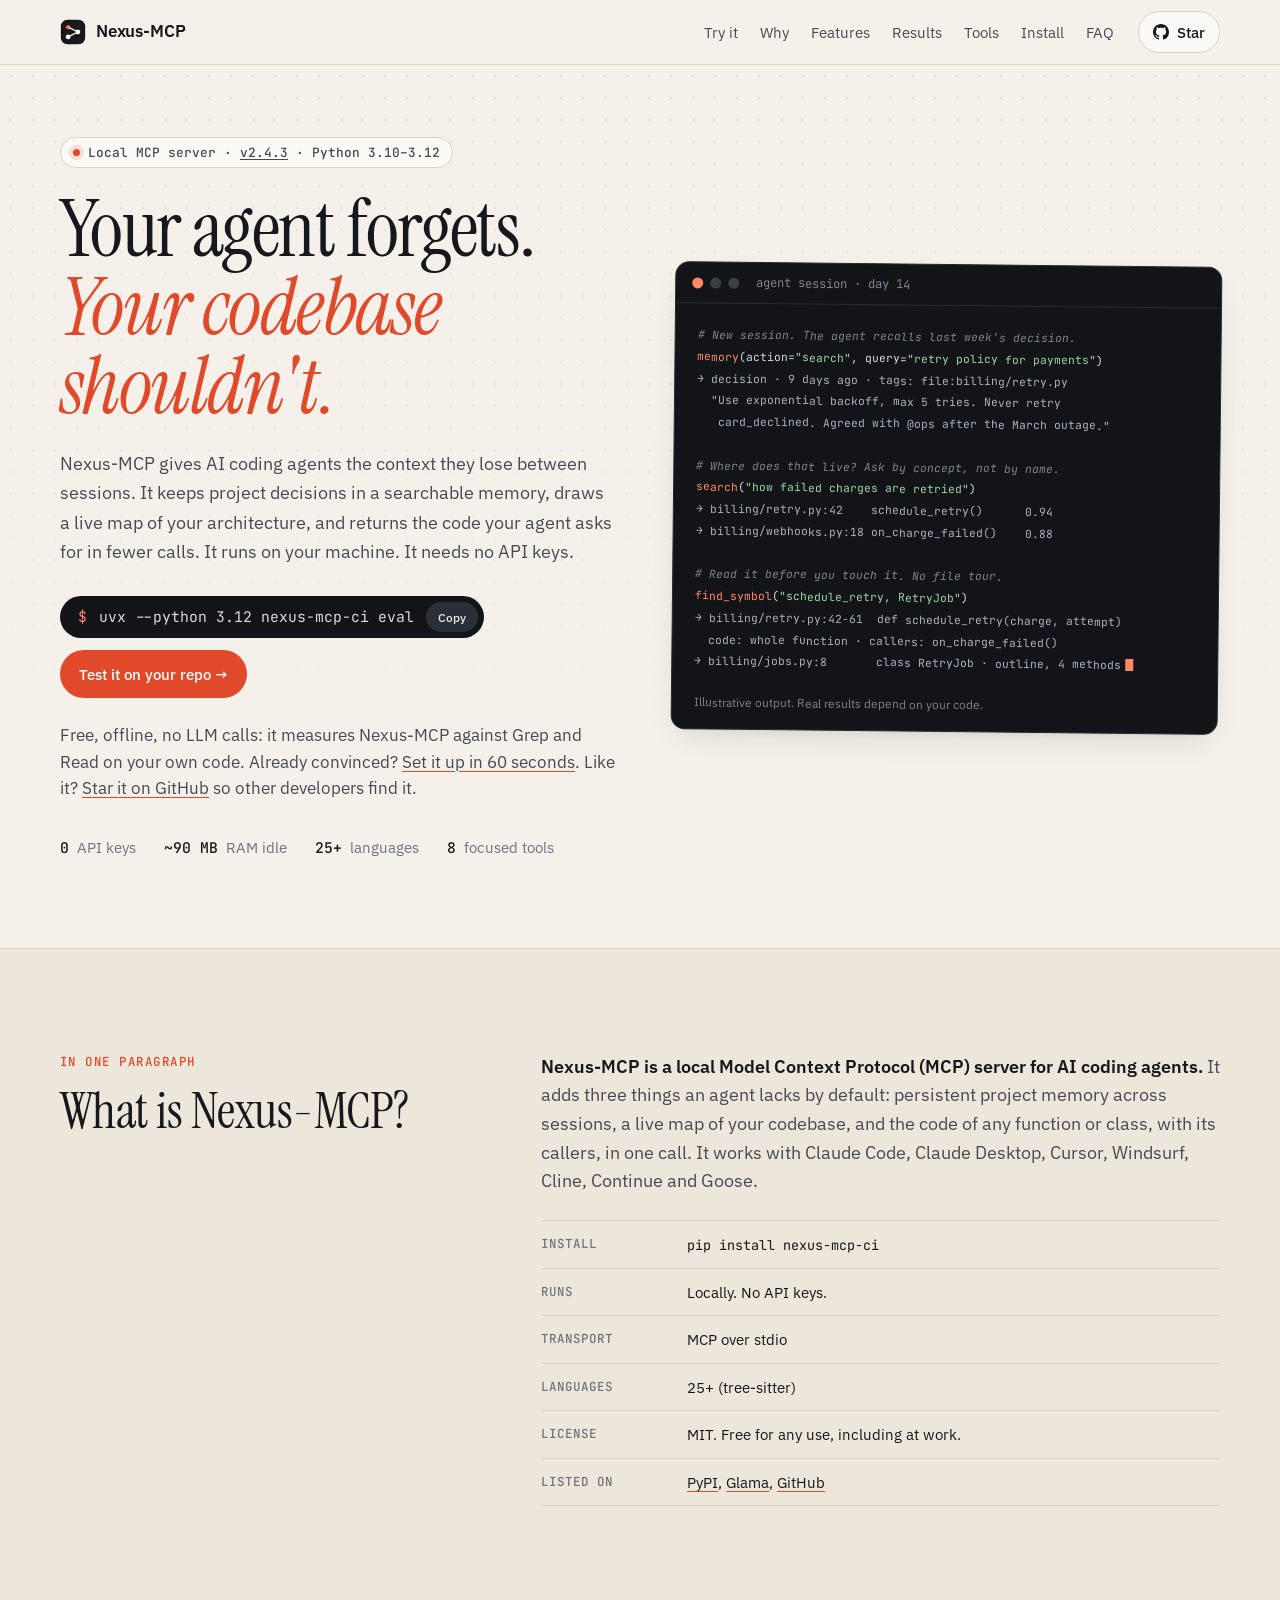
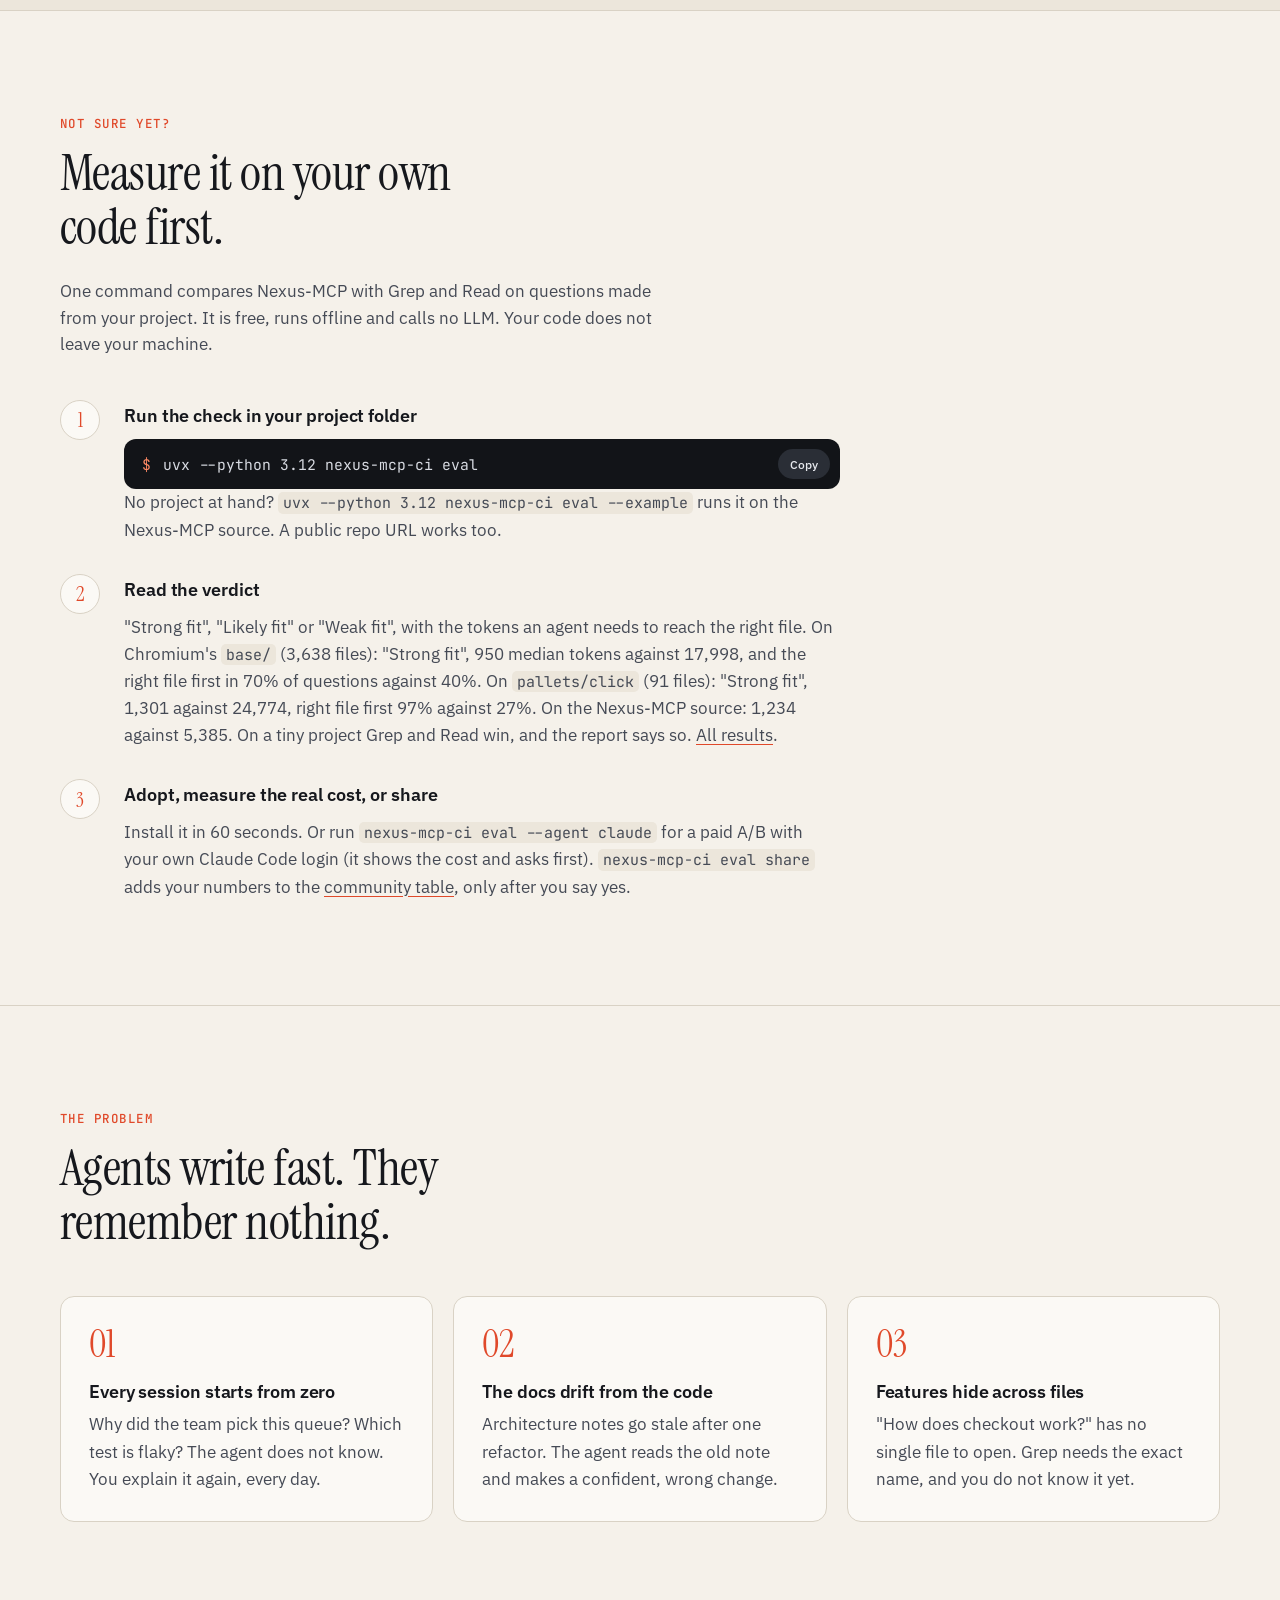
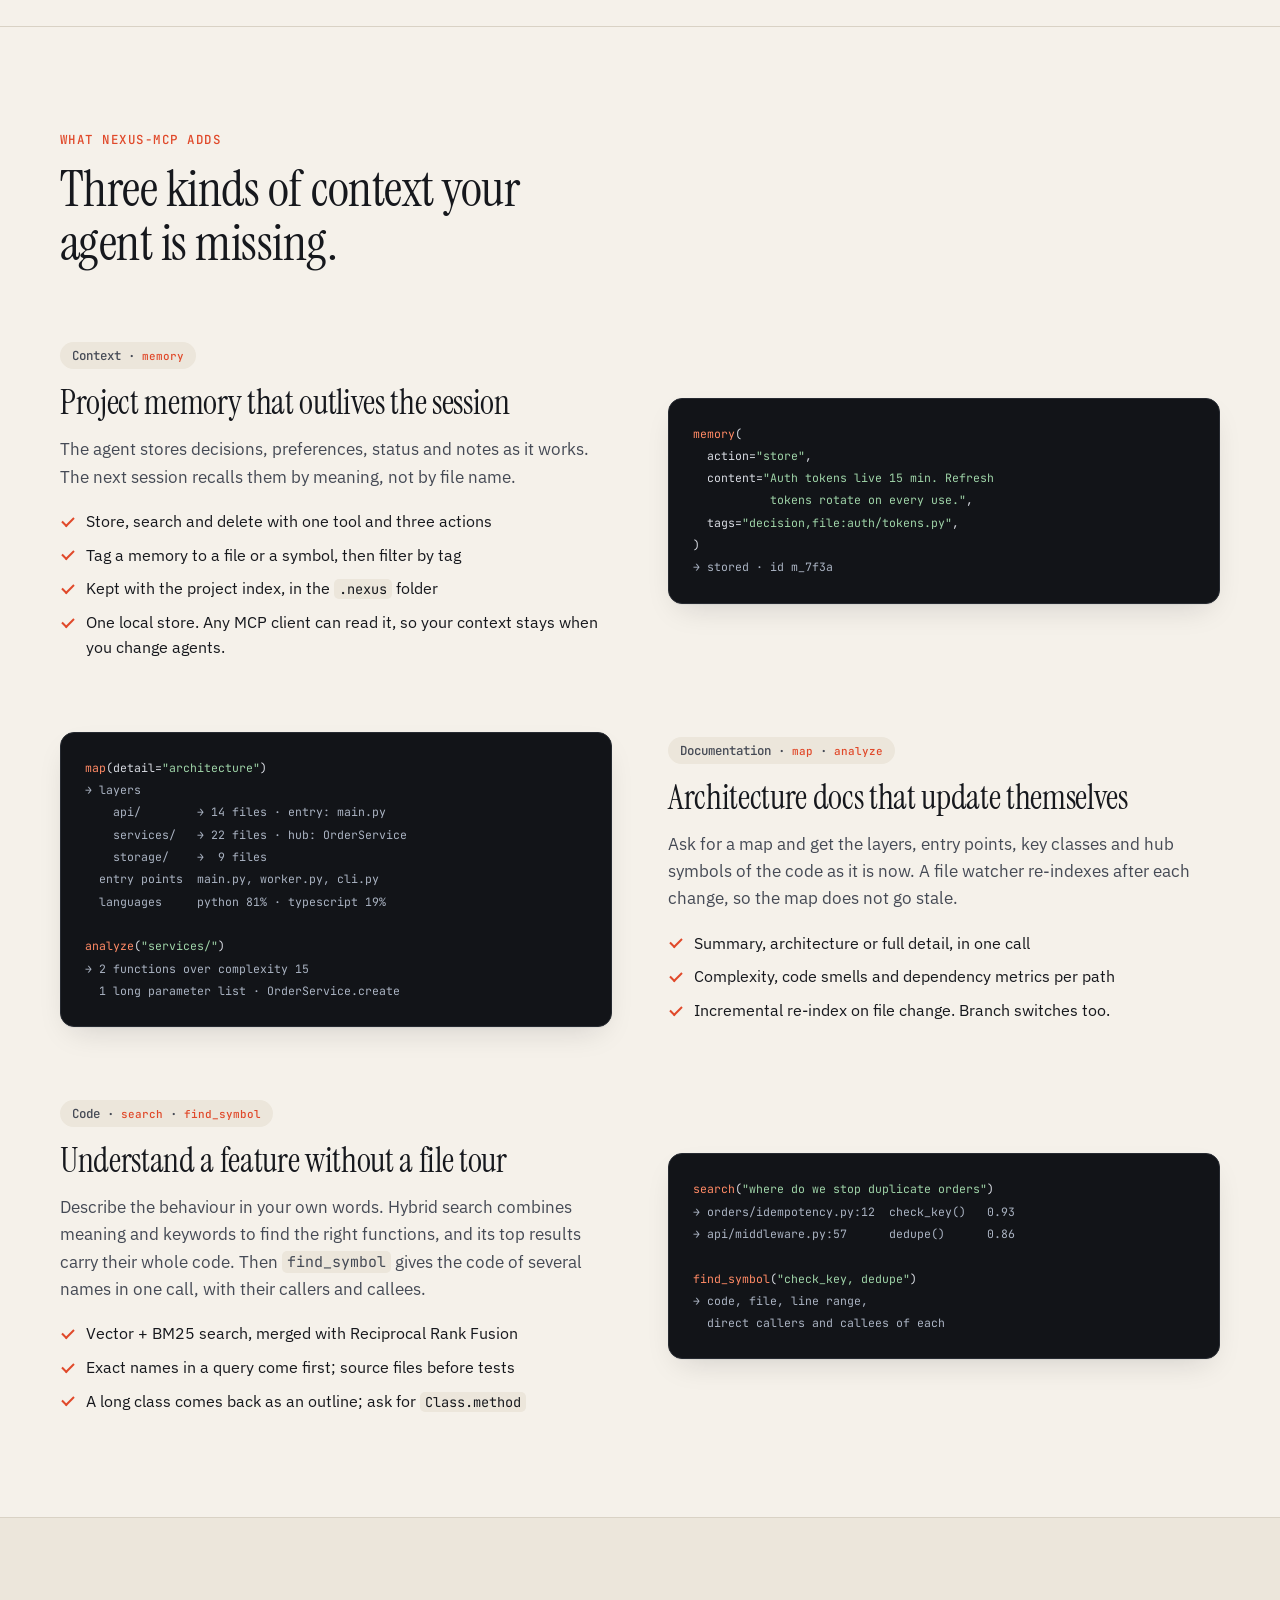
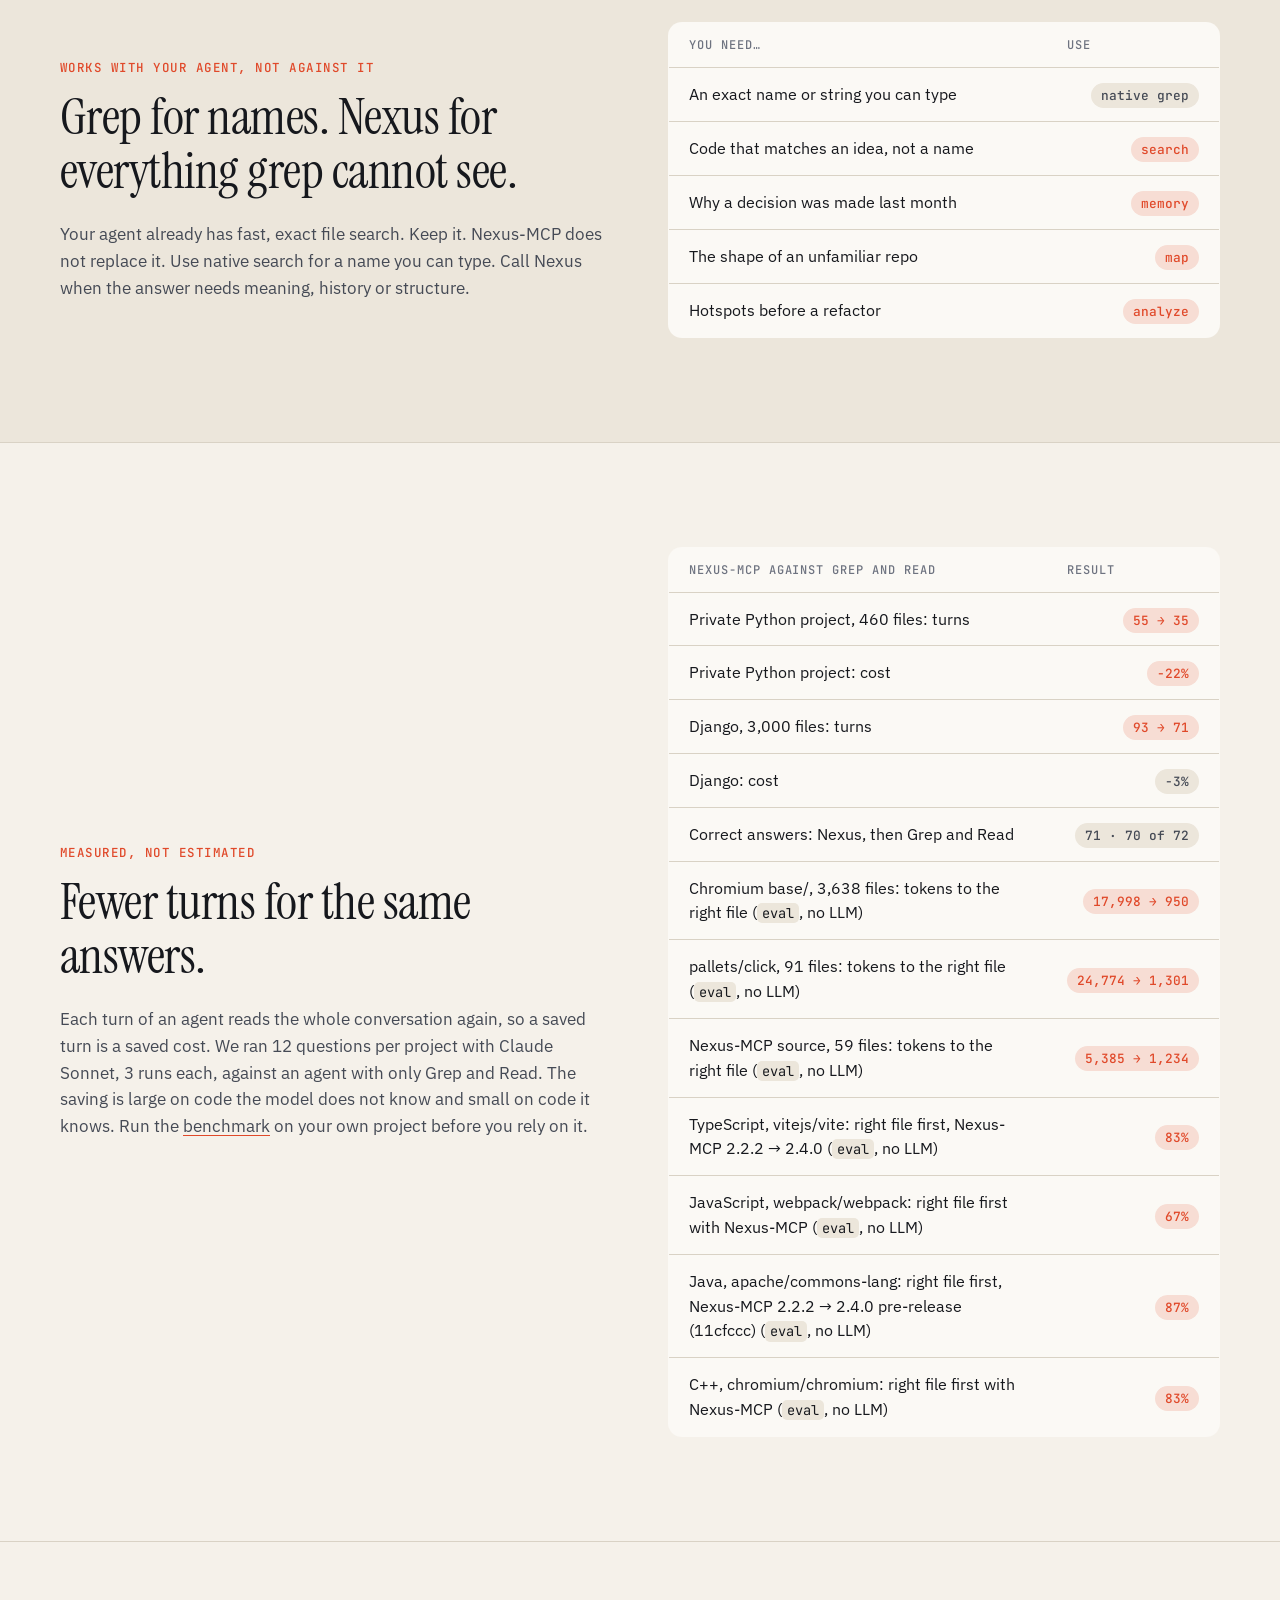
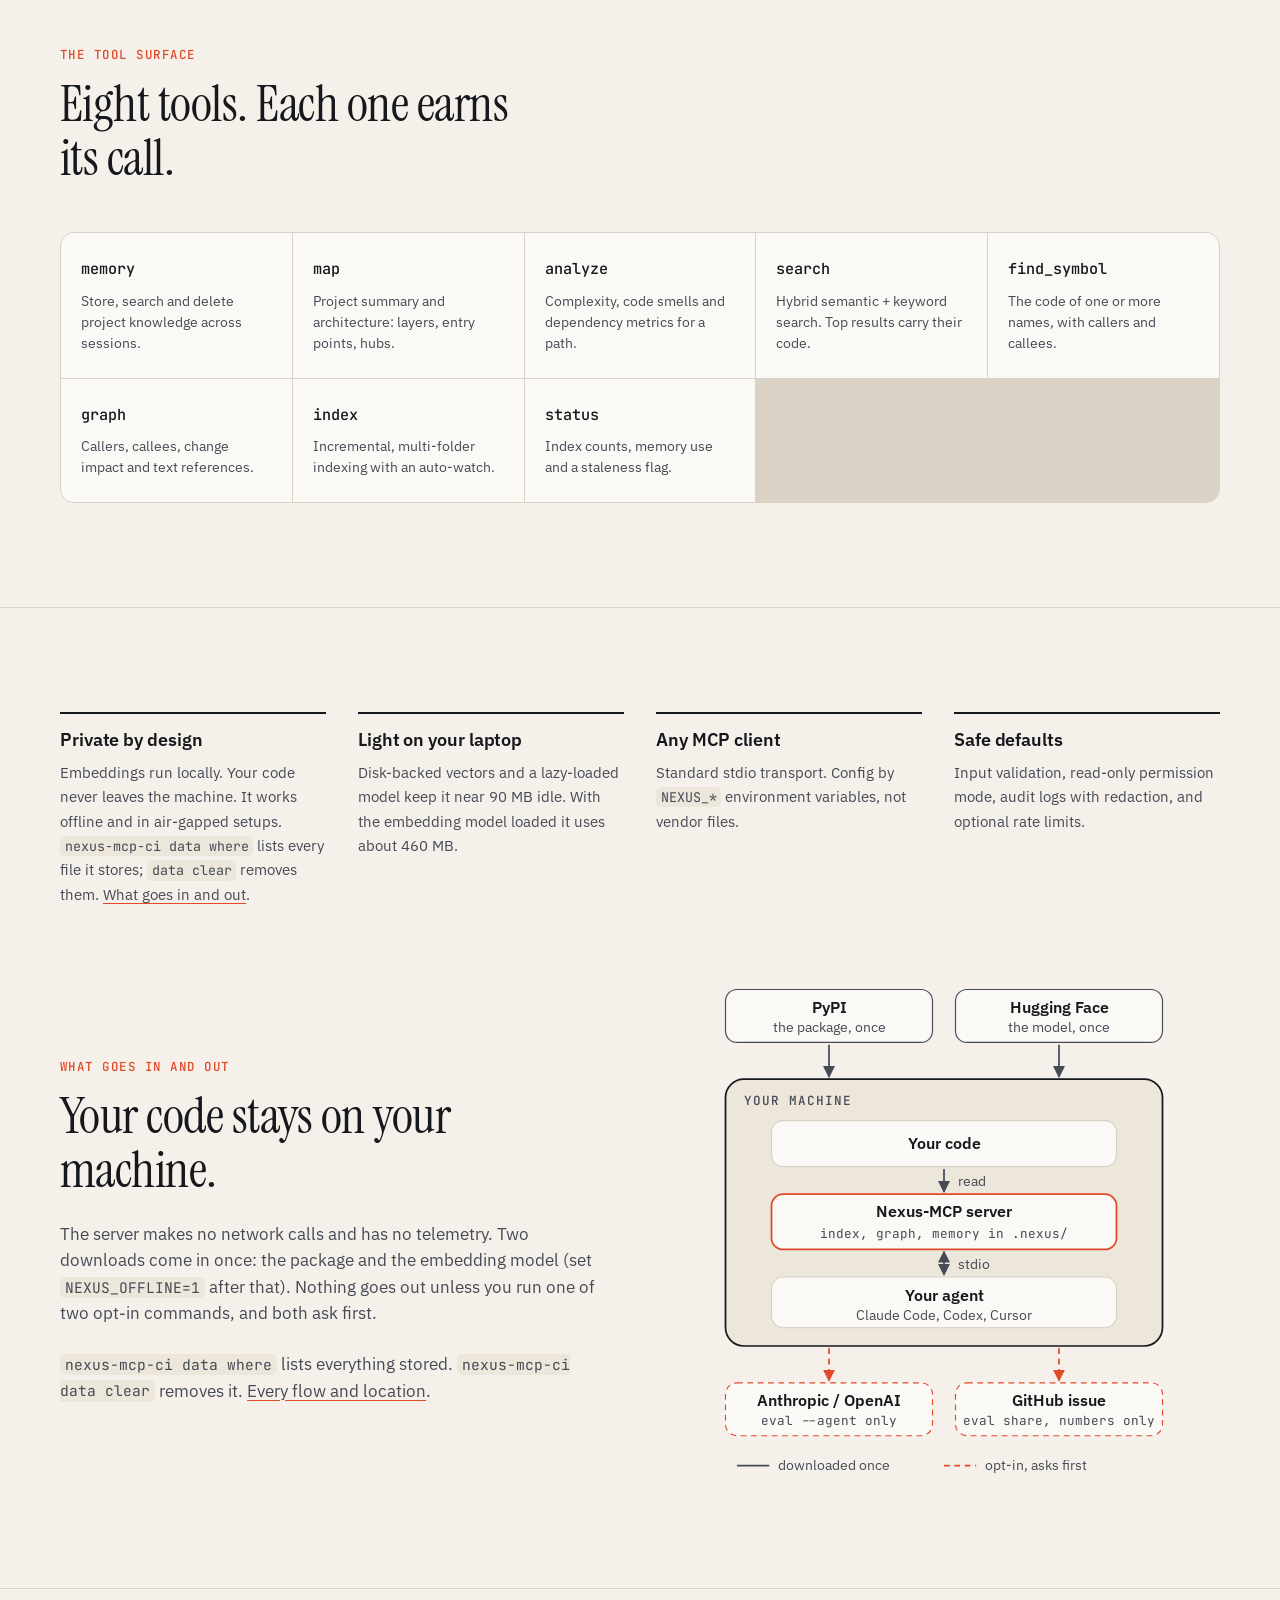
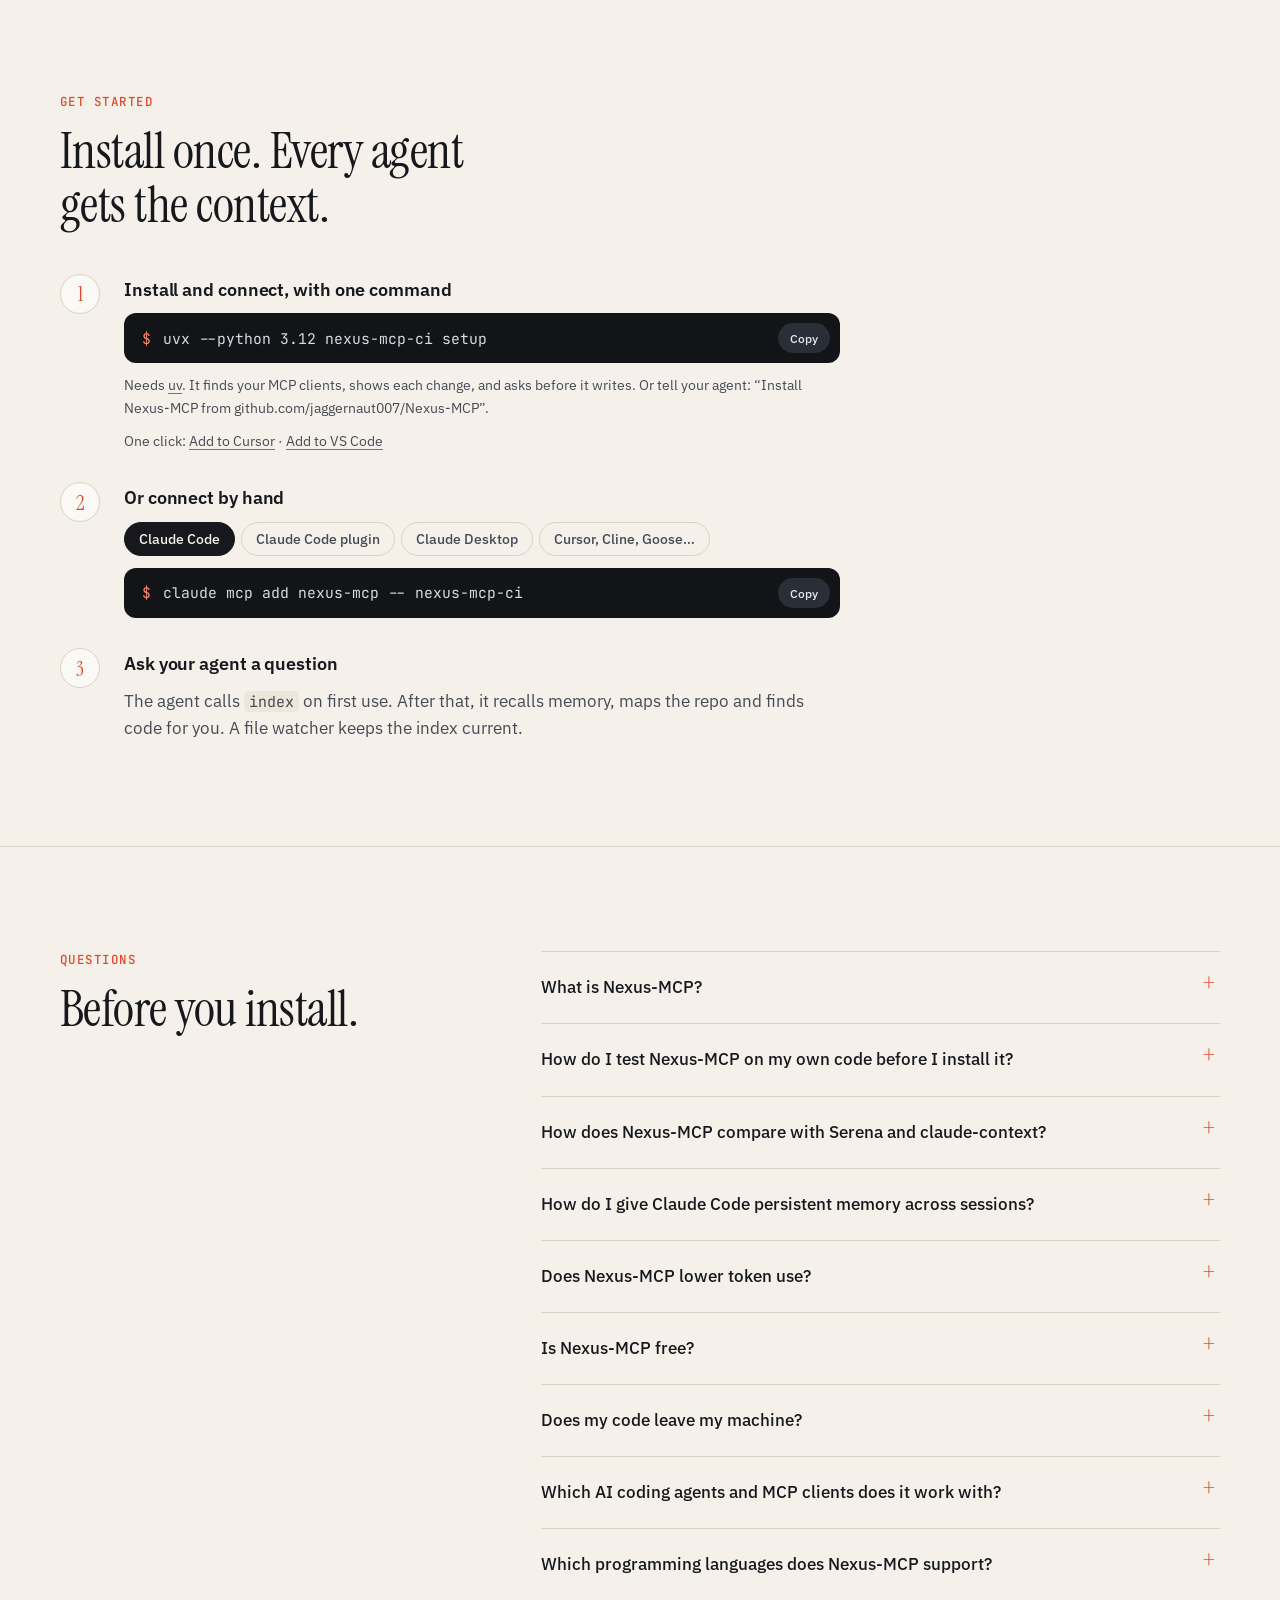
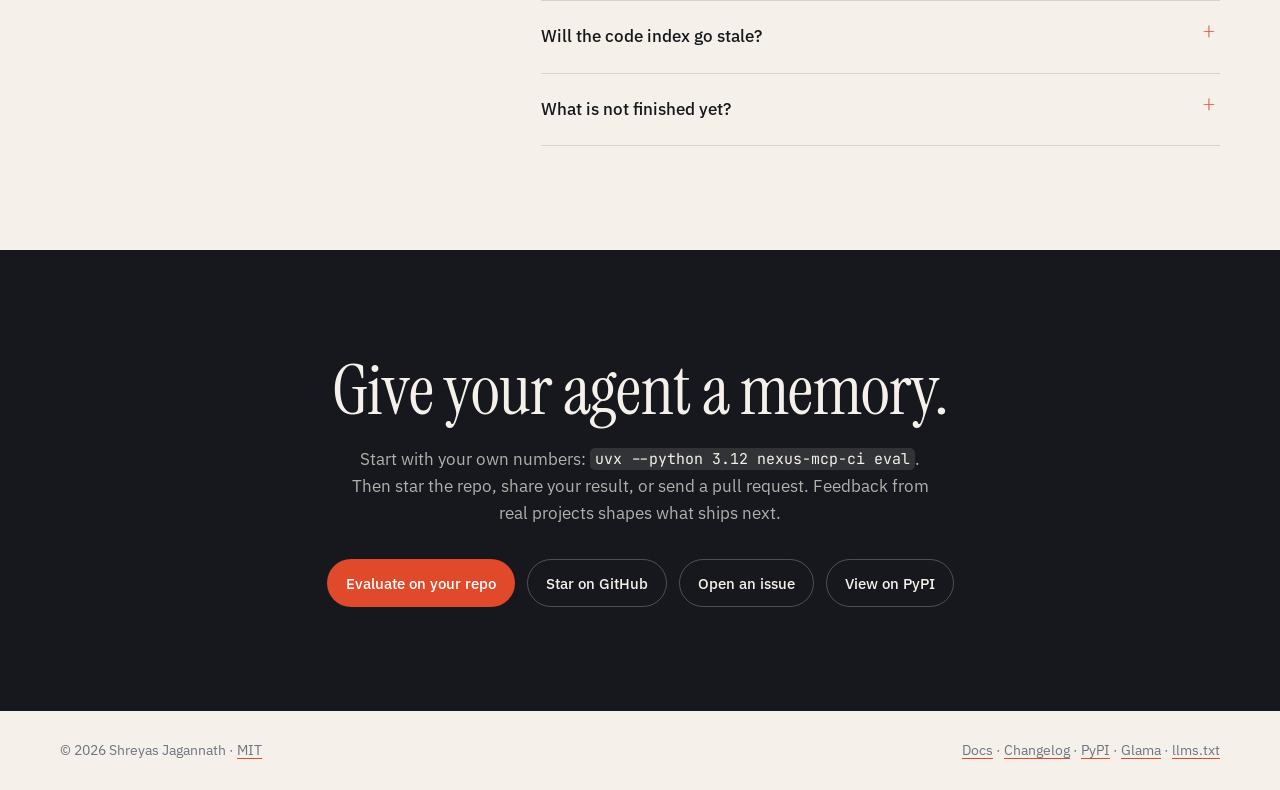
==== site/index.html @ 1696765e "fix(storage): put the index in the indexed project when the server starts outside it Cline starts MC" ====
<!doctype html>
<html lang="en">
<head>
  <meta charset="utf-8">
  <meta name="viewport" content="width=device-width, initial-scale=1">
  <title>Nexus-MCP: MCP Server for AI Coding Agent Memory &amp; Code Search</title>
  <meta name="description" content="Local MCP server that gives Claude Code, Cursor and other AI coding agents persistent project memory, a live codebase map and code search that cuts agent turns. No API keys.">
  <meta name="keywords" content="MCP server, Model Context Protocol, Claude Code memory, AI coding agent context, code search MCP, codebase documentation, semantic code search">
  <meta name="author" content="Shreyas Jagannath">
  <meta name="robots" content="index, follow, max-snippet:-1, max-image-preview:large, max-video-preview:-1">
  <link rel="canonical" href="https://jaggernaut007.github.io/nexus-mcp/">
  <meta property="og:site_name" content="Nexus-MCP">
  <meta property="og:type" content="website">
  <meta property="og:url" content="https://jaggernaut007.github.io/nexus-mcp/">
  <meta property="og:title" content="Nexus-MCP: MCP Server for AI Coding Agent Memory &amp; Code Search">
  <meta property="og:description" content="Persistent project memory, a live codebase map and code lookup in fewer turns for any MCP agent. Local, private, no API keys.">
  <meta property="og:image" content="https://jaggernaut007.github.io/nexus-mcp/og.png">
  <meta property="og:image:width" content="1200">
  <meta property="og:image:height" content="630">
  <meta property="og:image:alt" content="Nexus-MCP. Your agent forgets. Your codebase shouldn't.">
  <meta name="twitter:card" content="summary_large_image">
  <meta name="twitter:title" content="Nexus-MCP: MCP Server for AI Coding Agent Memory &amp; Code Search">
  <meta name="twitter:description" content="Persistent project memory, a live codebase map and code lookup in fewer turns for any MCP agent. Local and private.">
  <meta name="twitter:image" content="https://jaggernaut007.github.io/nexus-mcp/og.png">
  <meta name="theme-color" content="#f5f1ea" media="(prefers-color-scheme: light)">
  <meta name="theme-color" content="#111317" media="(prefers-color-scheme: dark)">
  <link rel="icon" href="favicon.svg" type="image/svg+xml">
  <link rel="alternate" type="text/plain" href="llms.txt" title="llms.txt">
  <script type="application/ld+json">
{
  "@context": "https://schema.org",
  "@graph": [
    {
      "@type": "WebSite",
      "@id": "https://jaggernaut007.github.io/nexus-mcp/#website",
      "url": "https://jaggernaut007.github.io/nexus-mcp/",
      "name": "Nexus-MCP",
      "inLanguage": "en",
      "publisher": {
        "@id": "https://jaggernaut007.github.io/nexus-mcp/#author"
      }
    },
    {
      "@type": "Person",
      "@id": "https://jaggernaut007.github.io/nexus-mcp/#author",
      "name": "Shreyas Jagannath",
      "url": "https://github.com/jaggernaut007",
      "sameAs": [
        "https://github.com/jaggernaut007"
      ]
    },
    {
      "@type": "SoftwareApplication",
      "@id": "https://jaggernaut007.github.io/nexus-mcp/#software",
      "name": "Nexus-MCP",
      "alternateName": [
        "nexus-mcp-ci",
        "Nexus MCP"
      ],
      "applicationCategory": "DeveloperApplication",
      "applicationSubCategory": "Model Context Protocol server",
      "operatingSystem": "macOS, Linux, Windows",
      "programmingLanguage": "Python",
      "description": "A local MCP server that gives AI coding agents persistent project memory, a live codebase map, hybrid code search and symbol lookup with code. No API keys.",
      "url": "https://jaggernaut007.github.io/nexus-mcp/",
      "downloadUrl": "https://pypi.org/project/nexus-mcp-ci/",
      "installUrl": "https://pypi.org/project/nexus-mcp-ci/",
      "codeRepository": "https://github.com/jaggernaut007/Nexus-MCP",
      "license": "https://opensource.org/licenses/MIT",
      "isAccessibleForFree": true,
      "author": {
        "@id": "https://jaggernaut007.github.io/nexus-mcp/#author"
      },
      "softwareVersion": "2.4.3",
      "keywords": "MCP server, Model Context Protocol, AI coding agent, Claude Code, code search, semantic memory, code intelligence, local-first",
      "sameAs": [
        "https://github.com/jaggernaut007/Nexus-MCP",
        "https://pypi.org/project/nexus-mcp-ci/",
        "https://glama.ai/mcp/servers/jaggernaut007/Nexus-MCP"
      ]
    },
    {
      "@type": "FAQPage",
      "@id": "https://jaggernaut007.github.io/nexus-mcp/#faq",
      "mainEntity": [
        {
          "@type": "Question",
          "name": "What is Nexus-MCP?",
          "acceptedAnswer": {
            "@type": "Answer",
            "text": "Nexus-MCP is a local Model Context Protocol (MCP) server for AI coding agents. It gives an agent persistent project memory, a live map of the codebase, hybrid semantic and keyword code search, and the code of any symbol in one call. It runs on your machine and needs no API keys."
          }
        },
        {
          "@type": "Question",
          "name": "How do I test Nexus-MCP on my own code before I install it?",
          "acceptedAnswer": {
            "@type": "Answer",
            "text": "Run uvx --python 3.12 nexus-mcp-ci eval in your project folder. It compares Nexus-MCP with Grep and Read on about 30 questions made from your code, offline and with no LLM calls, and prints a verdict: Strong fit, Likely fit or Weak fit. Measured median tokens to reach the right file, Nexus-MCP against Grep and Read: 950 against 17,998 on Chromium base/ (3,638 files), 1,301 against 24,774 on pallets/click (91 files) and 1,234 against 5,385 on the Nexus-MCP source. For real agent cost, nexus-mcp-ci eval --agent claude runs a paid A/B with your own Claude Code login after it shows the cost."
          }
        },
        {
          "@type": "Question",
          "name": "How does Nexus-MCP compare with Serena and claude-context?",
          "acceptedAnswer": {
            "@type": "Answer",
            "text": "Serena finds code through language servers and can edit code. claude-context runs hybrid search over a vector database such as Milvus or Zilliz Cloud with an embedding provider. Nexus-MCP is read only and fully local: hybrid vector and BM25 search in a local LanceDB index with a local embedding model, a static call graph for six languages, and project memory. Measure it on your own repository with nexus-mcp-ci eval instead of relying on any comparison."
          }
        },
        {
          "@type": "Question",
          "name": "How do I give Claude Code persistent memory across sessions?",
          "acceptedAnswer": {
            "@type": "Answer",
            "text": "Install Nexus-MCP with pip install nexus-mcp-ci, then register it with claude mcp add nexus-mcp -- nexus-mcp-ci. The agent can then store decisions, notes and preferences with the memory tool and recall them by meaning in later sessions. The memory store is local and any MCP client can read it."
          }
        },
        {
          "@type": "Question",
          "name": "Does Nexus-MCP lower token use?",
          "acceptedAnswer": {
            "@type": "Answer",
            "text": "On the projects we measured, yes, through fewer turns. In 12 live questions per project with Claude Sonnet, Nexus-MCP cut turns from 55 to 35 on a private 460-file project and from 93 to 71 on django. Cost fell by 22% and 3%. Cost varies by about 20% over 3 runs, so the django result is about equal."
          }
        },
        {
          "@type": "Question",
          "name": "Is Nexus-MCP free?",
          "acceptedAnswer": {
            "@type": "Answer",
            "text": "Yes. Nexus-MCP is open source under the MIT license, for any use, including at work."
          }
        },
        {
          "@type": "Question",
          "name": "Does my code leave my machine?",
          "acceptedAnswer": {
            "@type": "Answer",
            "text": "No. Parsing, embeddings, the vector store and the memory store all run locally. Nexus-MCP sends no code to any service, has no telemetry and needs no API keys. The embedding model downloads once, at first use; set NEXUS_OFFLINE=1 after that. The index lives in .nexus/ in your project: nexus-mcp-ci data where lists every stored file and nexus-mcp-ci data clear removes them. Only the opt-in eval --agent (through your own Claude or Codex CLI) and eval share (numbers only) send anything, and both ask first."
          }
        },
        {
          "@type": "Question",
          "name": "Which AI coding agents and MCP clients does it work with?",
          "acceptedAnswer": {
            "@type": "Answer",
            "text": "Any MCP client that supports the stdio transport. That includes Claude Code, Claude Desktop, Cursor, Windsurf, Cline, Continue and Goose."
          }
        },
        {
          "@type": "Question",
          "name": "Which programming languages does Nexus-MCP support?",
          "acceptedAnswer": {
            "@type": "Answer",
            "text": "Search covers more than 25 languages through tree-sitter. The benchmarks page gives measured token savings and accuracy for TypeScript, JavaScript, Java and C++, each on a pinned public project."
          }
        },
        {
          "@type": "Question",
          "name": "Will the code index go stale?",
          "acceptedAnswer": {
            "@type": "Answer",
            "text": "A debounced file watcher re-indexes changed files a few seconds after you save. The status and search tools also run a throttled staleness check and flag old results. Branch switches are detected by file modification time."
          }
        },
        {
          "@type": "Question",
          "name": "What is not finished yet?",
          "acceptedAnswer": {
            "@type": "Answer",
            "text": "The graph tool uses static call edges, so it cannot see dynamic dispatch or callbacks and its results are a lower bound. The README lists all known limits."
          }
        }
      ]
    }
  ]
}
  </script>
  <link rel="preconnect" href="https://fonts.googleapis.com">
  <link rel="preconnect" href="https://fonts.gstatic.com" crossorigin>
  <link href="https://fonts.googleapis.com/css2?family=Instrument+Serif:ital@0;1&family=IBM+Plex+Sans:wght@400;500;600&family=JetBrains+Mono:wght@400;500&display=swap" rel="stylesheet">
  <link rel="stylesheet" href="styles.css">
</head>
<body>
  <a class="skip" href="#main">Skip to content</a>

  <header class="nav">
    <div class="wrap nav-inner">
      <a class="brand" href="#top" aria-label="Nexus-MCP home">
        <svg width="26" height="26" viewBox="0 0 32 32" aria-hidden="true"><use href="#mark"/></svg>
        <span>Nexus-MCP</span>
      </a>
      <nav class="nav-links" aria-label="Primary">
        <a href="#try">Try it</a>
        <a href="#problem">Why</a>
        <a href="#features">Features</a>
        <a href="#results">Results</a>
        <a href="#tools">Tools</a>
        <a href="#install">Install</a>
        <a href="#faq">FAQ</a>
      </nav>
      <a class="btn btn-ghost gh" href="https://github.com/jaggernaut007/Nexus-MCP" rel="noopener">
        <svg width="16" height="16" viewBox="0 0 16 16" aria-hidden="true"><path fill="currentColor" d="M8 0C3.58 0 0 3.58 0 8c0 3.54 2.29 6.53 5.47 7.59.4.07.55-.17.55-.38 0-.19-.01-.82-.01-1.49-2.01.37-2.53-.49-2.69-.94-.09-.23-.48-.94-.82-1.13-.28-.15-.68-.52-.01-.53.63-.01 1.08.58 1.23.82.72 1.21 1.87.87 2.33.66.07-.52.28-.87.51-1.07-1.78-.2-3.64-.89-3.64-3.95 0-.87.31-1.59.82-2.15-.08-.2-.36-1.02.08-2.12 0 0 .67-.21 2.2.82.64-.18 1.32-.27 2-.27.68 0 1.36.09 2 .27 1.53-1.04 2.2-.82 2.2-.82.44 1.1.16 1.92.08 2.12.51.56.82 1.27.82 2.15 0 3.07-1.87 3.75-3.65 3.95.29.25.54.73.54 1.48 0 1.07-.01 1.93-.01 2.2 0 .21.15.46.55.38A8.013 8.013 0 0016 8c0-4.42-3.58-8-8-8z"/></svg>
        <span>Star</span>
        <span class="stars" data-stars hidden></span>
      </a>
    </div>
  </header>

  <main id="main">
    <!-- HERO -->
    <section class="hero" id="top">
      <div class="wrap hero-grid">
        <div class="hero-copy">
          <p class="eyebrow"><span class="dot"></span> Local MCP server · <a href="https://github.com/jaggernaut007/Nexus-MCP/releases/tag/v2.4.3" rel="noopener">v2.4.3</a> · Python 3.10–3.12</p>
          <h1>Your agent forgets.<br><em>Your codebase shouldn't.</em></h1>
          <p class="lede">
            Nexus-MCP gives AI coding agents the context they lose between sessions.
            It keeps project decisions in a searchable memory, draws a live map of your
            architecture, and returns the code your agent asks for in fewer calls. It runs on your machine.
            It needs no API keys.
          </p>
          <div class="cta-row">
            <div class="cmd" role="group" aria-label="Evaluate command">
              <span class="prompt" aria-hidden="true">$</span>
              <code>uvx --python 3.12 nexus-mcp-ci eval</code>
              <button class="copy" data-copy="uvx --python 3.12 nexus-mcp-ci eval" aria-label="Copy evaluate command">Copy</button>
            </div>
            <a class="btn btn-primary" href="#try">Test it on your repo →</a>
          </div>
          <p class="lede small">Free, offline, no LLM calls: it measures Nexus-MCP against Grep and Read on your own code. Already convinced? <a href="#install">Set it up in 60 seconds</a>. Like it? <a href="https://github.com/jaggernaut007/Nexus-MCP" rel="noopener">Star it on GitHub</a> so other developers find it.</p>
          <ul class="proof">
            <li><strong>0</strong> API keys</li>
            <li><strong>~90 MB</strong> RAM idle</li>
            <li><strong>25+</strong> languages</li>
            <li><strong>8</strong> focused tools</li>
          </ul>
        </div>

        <figure class="term" aria-label="Example agent session with Nexus-MCP">
          <div class="term-bar">
            <span></span><span></span><span></span>
            <p>agent session · day 14</p>
          </div>
          <pre class="term-body"><code><span class="c"># New session. The agent recalls last week's decision.</span>
<span class="k">memory</span>(action=<span class="s">"search"</span>, query=<span class="s">"retry policy for payments"</span>)
<span class="o">→ decision · 9 days ago · tags: file:billing/retry.py</span>
<span class="o">  "Use exponential backoff, max 5 tries. Never retry</span>
<span class="o">   card_declined. Agreed with @ops after the March outage."</span>

<span class="c"># Where does that live? Ask by concept, not by name.</span>
<span class="k">search</span>(<span class="s">"how failed charges are retried"</span>)
<span class="o">→ billing/retry.py:42    schedule_retry()      0.94</span>
<span class="o">→ billing/webhooks.py:18 on_charge_failed()    0.88</span>

<span class="c"># Read it before you touch it. No file tour.</span>
<span class="k">find_symbol</span>(<span class="s">"schedule_retry, RetryJob"</span>)
<span class="o">→ billing/retry.py:42-61  def schedule_retry(charge, attempt)</span>
<span class="o">  code: whole function · callers: on_charge_failed()</span>
<span class="o">→ billing/jobs.py:8       class RetryJob · outline, 4 methods</span><span class="cursor" aria-hidden="true"></span></code></pre>
          <figcaption>Illustrative output. Real results depend on your code.</figcaption>
        </figure>
      </div>
    </section>

    <!-- WHAT IS IT (plain definition for search and answer engines) -->
    <section class="section what" id="what-is-nexus-mcp">
      <div class="wrap what-grid">
        <div>
          <p class="kicker">In one paragraph</p>
          <h2>What is Nexus-MCP?</h2>
        </div>
        <div class="what-copy">
          <p><strong>Nexus-MCP is a local Model Context Protocol (MCP) server for AI coding agents.</strong> It adds three things an agent lacks by default: persistent project memory across sessions, a live map of your codebase, and the code of any function or class, with its callers, in one call. It works with Claude Code, Claude Desktop, Cursor, Windsurf, Cline, Continue and Goose.</p>
          <dl class="facts">
            <div><dt>Install</dt><dd><code>pip install nexus-mcp-ci</code></dd></div>
            <div><dt>Runs</dt><dd>Locally. No API keys.</dd></div>
            <div><dt>Transport</dt><dd>MCP over stdio</dd></div>
            <div><dt>Languages</dt><dd>25+ (tree-sitter)</dd></div>
            <div><dt>License</dt><dd>MIT. Free for any use, including at work.</dd></div>
            <div data-downloads hidden><dt>Downloads</dt><dd><a href="https://pepy.tech/projects/nexus-mcp-ci" rel="noopener"><span data-downloads-count></span> total</a> on PyPI (<a href="https://pypistats.org/packages/nexus-mcp-ci" rel="noopener">pypistats</a>)</dd></div>
            <div><dt>Listed on</dt><dd><a href="https://pypi.org/project/nexus-mcp-ci/" rel="noopener">PyPI</a>, <a href="https://glama.ai/mcp/servers/jaggernaut007/Nexus-MCP" rel="noopener">Glama</a>, <a href="https://github.com/jaggernaut007/Nexus-MCP" rel="noopener">GitHub</a></dd></div>
          </dl>
        </div>
      </div>
    </section>

    <!-- TRY IT (evaluate before you adopt) -->
    <section class="section install" id="try">
      <div class="wrap">
        <p class="kicker">Not sure yet?</p>
        <h2>Measure it on your own code first.</h2>
        <p class="lede small">One command compares Nexus-MCP with Grep and Read on questions made from your project. It is free, runs offline and calls no LLM. Your code does not leave your machine.</p>
        <ol class="steps">
          <li>
            <h3>Run the check in your project folder</h3>
            <div class="cmd wide"><span class="prompt" aria-hidden="true">$</span><code>uvx --python 3.12 nexus-mcp-ci eval</code><button class="copy" data-copy="uvx --python 3.12 nexus-mcp-ci eval" aria-label="Copy">Copy</button></div>
            <p>No project at hand? <code>uvx --python 3.12 nexus-mcp-ci eval --example</code> runs it on the Nexus-MCP source. A public repo URL works too.</p>
          </li>
          <li>
            <h3>Read the verdict</h3>
            <p>"Strong fit", "Likely fit" or "Weak fit", with the tokens an agent needs to reach the right file. On Chromium's <code>base/</code> (3,638 files): "Strong fit", 950 median tokens against 17,998, and the right file first in 70% of questions against 40%. On <code>pallets/click</code> (91 files): "Strong fit", 1,301 against 24,774, right file first 97% against 27%. On the Nexus-MCP source: 1,234 against 5,385. On a tiny project Grep and Read win, and the report says so. <a href="benchmarks.html">All results</a>.</p>
          </li>
          <li>
            <h3>Adopt, measure the real cost, or share</h3>
            <p>Install it in 60 seconds. Or run <code>nexus-mcp-ci eval --agent claude</code> for a paid A/B with your own Claude Code login (it shows the cost and asks first). <code>nexus-mcp-ci eval share</code> adds your numbers to the <a href="benchmarks.html">community table</a>, only after you say yes.</p>
          </li>
        </ol>
      </div>
    </section>

    <!-- PROBLEM -->
    <section class="section problem" id="problem">
      <div class="wrap">
        <p class="kicker">The problem</p>
        <h2>Agents write fast. They remember nothing.</h2>
        <div class="grid3">
          <article class="pain">
            <span class="num">01</span>
            <h3>Every session starts from zero</h3>
            <p>Why did the team pick this queue? Which test is flaky? The agent does not know. You explain it again, every day.</p>
          </article>
          <article class="pain">
            <span class="num">02</span>
            <h3>The docs drift from the code</h3>
            <p>Architecture notes go stale after one refactor. The agent reads the old note and makes a confident, wrong change.</p>
          </article>
          <article class="pain">
            <span class="num">03</span>
            <h3>Features hide across files</h3>
            <p>"How does checkout work?" has no single file to open. Grep needs the exact name, and you do not know it yet.</p>
          </article>
        </div>
      </div>
    </section>

    <!-- FEATURES -->
    <section class="section features" id="features">
      <div class="wrap">
        <p class="kicker">What Nexus-MCP adds</p>
        <h2>Three kinds of context your agent is missing.</h2>

        <div class="feature">
          <div class="feature-copy">
            <span class="tag">Context · <code>memory</code></span>
            <h3>Project memory that outlives the session</h3>
            <p>The agent stores decisions, preferences, status and notes as it works. The next session recalls them by meaning, not by file name.</p>
            <ul class="ticks">
              <li>Store, search and delete with one tool and three actions</li>
              <li>Tag a memory to a file or a symbol, then filter by tag</li>
              <li>Kept with the project index, in the <code>.nexus</code> folder</li>
              <li>One local store. Any MCP client can read it, so your context stays when you change agents.</li>
            </ul>
          </div>
          <div class="feature-demo">
<pre><code><span class="k">memory</span>(
  action=<span class="s">"store"</span>,
  content=<span class="s">"Auth tokens live 15 min. Refresh
           tokens rotate on every use."</span>,
  tags=<span class="s">"decision,file:auth/tokens.py"</span>,
)
<span class="o">→ stored · id m_7f3a</span></code></pre>
          </div>
        </div>

        <div class="feature flip">
          <div class="feature-copy">
            <span class="tag">Documentation · <code>map</code> · <code>analyze</code></span>
            <h3>Architecture docs that update themselves</h3>
            <p>Ask for a map and get the layers, entry points, key classes and hub symbols of the code as it is now. A file watcher re-indexes after each change, so the map does not go stale.</p>
            <ul class="ticks">
              <li>Summary, architecture or full detail, in one call</li>
              <li>Complexity, code smells and dependency metrics per path</li>
              <li>Incremental re-index on file change. Branch switches too.</li>
            </ul>
          </div>
          <div class="feature-demo">
<pre><code><span class="k">map</span>(detail=<span class="s">"architecture"</span>)
<span class="o">→ layers</span>
<span class="o">    api/        → 14 files · entry: main.py</span>
<span class="o">    services/   → 22 files · hub: OrderService</span>
<span class="o">    storage/    →  9 files</span>
<span class="o">  entry points  main.py, worker.py, cli.py</span>
<span class="o">  languages     python 81% · typescript 19%</span>

<span class="k">analyze</span>(<span class="s">"services/"</span>)
<span class="o">→ 2 functions over complexity 15</span>
<span class="o">  1 long parameter list · OrderService.create</span></code></pre>
          </div>
        </div>

        <div class="feature">
          <div class="feature-copy">
            <span class="tag">Code · <code>search</code> · <code>find_symbol</code></span>
            <h3>Understand a feature without a file tour</h3>
            <p>Describe the behaviour in your own words. Hybrid search combines meaning and keywords to find the right functions, and its top results carry their whole code. Then <code>find_symbol</code> gives the code of several names in one call, with their callers and callees.</p>
            <ul class="ticks">
              <li>Vector + BM25 search, merged with Reciprocal Rank Fusion</li>
              <li>Exact names in a query come first; source files before tests</li>
              <li>A long class comes back as an outline; ask for <code>Class.method</code></li>
            </ul>
          </div>
          <div class="feature-demo">
<pre><code><span class="k">search</span>(<span class="s">"where do we stop duplicate orders"</span>)
<span class="o">→ orders/idempotency.py:12  check_key()   0.93</span>
<span class="o">→ api/middleware.py:57      dedupe()      0.86</span>

<span class="k">find_symbol</span>(<span class="s">"check_key, dedupe"</span>)
<span class="o">→ code, file, line range,</span>
<span class="o">  direct callers and callees of each</span></code></pre>
          </div>
        </div>
      </div>
    </section>

    <!-- COMPLEMENT -->
    <section class="section complement">
      <div class="wrap complement-grid">
        <div>
          <p class="kicker">Works with your agent, not against it</p>
          <h2>Grep for names. Nexus for everything grep cannot see.</h2>
          <p class="lede small">Your agent already has fast, exact file search. Keep it. Nexus-MCP does not replace it. Use native search for a name you can type. Call Nexus when the answer needs meaning, history or structure.</p>
        </div>
        <table class="split">
          <caption class="sr">When to use native search and when to use Nexus-MCP</caption>
          <thead><tr><th scope="col">You need…</th><th scope="col">Use</th></tr></thead>
          <tbody>
            <tr><td>An exact name or string you can type</td><td><span class="pill muted">native grep</span></td></tr>
            <tr><td>Code that matches an idea, not a name</td><td><span class="pill">search</span></td></tr>
            <tr><td>Why a decision was made last month</td><td><span class="pill">memory</span></td></tr>
            <tr><td>The shape of an unfamiliar repo</td><td><span class="pill">map</span></td></tr>
            <tr><td>Hotspots before a refactor</td><td><span class="pill">analyze</span></td></tr>
          </tbody>
        </table>
      </div>
    </section>

    <!-- RESULTS -->
    <section class="section results" id="results">
      <div class="wrap complement-grid">
        <div>
          <p class="kicker">Measured, not estimated</p>
          <h2>Fewer turns for the same answers.</h2>
          <p class="lede small">Each turn of an agent reads the whole conversation again, so a saved turn is a saved cost. We ran 12 questions per project with Claude Sonnet, 3 runs each, against an agent with only Grep and Read. The saving is large on code the model does not know and small on code it knows. Run the <a href="https://github.com/jaggernaut007/Nexus-MCP/tree/main/benchmarks" rel="noopener">benchmark</a> on your own project before you rely on it.</p>
        </div>
        <table class="split">
          <caption class="sr">Live benchmark of Nexus-MCP against Grep and Read, version 2.1</caption>
          <thead><tr><th scope="col">Nexus-MCP against Grep and Read</th><th scope="col">Result</th></tr></thead>
          <tbody>
            <!-- Generated from benchmarks/published/results.json by scripts/publish_results.py. -->
            <!-- results:start -->
            <tr><td>Private Python project, 460 files: turns</td><td><span class="pill">55 → 35</span></td></tr>
            <tr><td>Private Python project: cost</td><td><span class="pill">−22%</span></td></tr>
            <tr><td>Django, 3,000 files: turns</td><td><span class="pill">93 → 71</span></td></tr>
            <tr><td>Django: cost</td><td><span class="pill muted">−3%</span></td></tr>
            <tr><td>Correct answers: Nexus, then Grep and Read</td><td><span class="pill muted">71 · 70 of 72</span></td></tr>
            <tr><td>Chromium base/, 3,638 files: tokens to the right file (<code>eval</code>, no LLM)</td><td><span class="pill">17,998 → 950</span></td></tr>
            <tr><td>pallets/click, 91 files: tokens to the right file (<code>eval</code>, no LLM)</td><td><span class="pill">24,774 → 1,301</span></td></tr>
            <tr><td>Nexus-MCP source, 59 files: tokens to the right file (<code>eval</code>, no LLM)</td><td><span class="pill">5,385 → 1,234</span></td></tr>
            <tr><td>TypeScript, vitejs/<wbr>vite: right file first, Nexus-MCP 2.2.2 → 2.4.0 (<code>eval</code>, no LLM)</td><td><span class="pill">83%</span></td></tr>
            <tr><td>JavaScript, webpack/<wbr>webpack: right file first with Nexus-MCP (<code>eval</code>, no LLM)</td><td><span class="pill">67%</span></td></tr>
            <tr><td>Java, apache/<wbr>commons-lang: right file first, Nexus-MCP 2.2.2 → 2.4.0 pre-release (11cfccc) (<code>eval</code>, no LLM)</td><td><span class="pill">87%</span></td></tr>
            <tr><td>C++, chromium/<wbr>chromium: right file first with Nexus-MCP (<code>eval</code>, no LLM)</td><td><span class="pill">83%</span></td></tr>
            <!-- results:end -->
          </tbody>
        </table>
      </div>
    </section>

    <!-- TOOLS -->
    <section class="section tools" id="tools">
      <div class="wrap">
        <p class="kicker">The tool surface</p>
        <h2>Eight tools. Each one earns its call.</h2>
        <div class="tool-grid">
          <div class="tool"><code>memory</code><p>Store, search and delete project knowledge across sessions.</p></div>
          <div class="tool"><code>map</code><p>Project summary and architecture: layers, entry points, hubs.</p></div>
          <div class="tool"><code>analyze</code><p>Complexity, code smells and dependency metrics for a path.</p></div>
          <div class="tool"><code>search</code><p>Hybrid semantic + keyword search. Top results carry their code.</p></div>
          <div class="tool"><code>find_symbol</code><p>The code of one or more names, with callers and callees.</p></div>
          <div class="tool"><code>graph</code><p>Callers, callees, change impact and text references.</p></div>
          <div class="tool"><code>index</code><p>Incremental, multi-folder indexing with an auto-watch.</p></div>
          <div class="tool"><code>status</code><p>Index counts, memory use and a staleness flag.</p></div>
        </div>
      </div>
    </section>

    <!-- PRIVATE -->
    <section class="section private">
      <div class="wrap grid4">
        <div class="fact"><h3>Private by design</h3><p>Embeddings run locally. Your code never leaves the machine. It works offline and in air-gapped setups. <code>nexus-mcp-ci data where</code> lists every file it stores; <code>data clear</code> removes them. <a href="https://github.com/jaggernaut007/Nexus-MCP/blob/main/docs/PRIVACY.md" rel="noopener">What goes in and out</a>.</p></div>
        <div class="fact"><h3>Light on your laptop</h3><p>Disk-backed vectors and a lazy-loaded model keep it near 90 MB idle. With the embedding model loaded it uses about 460 MB.</p></div>
        <div class="fact"><h3>Any MCP client</h3><p>Standard stdio transport. Config by <code>NEXUS_*</code> environment variables, not vendor files.</p></div>
        <div class="fact"><h3>Safe defaults</h3><p>Input validation, read-only permission mode, audit logs with redaction, and optional rate limits.</p></div>
      </div>
      <div class="wrap complement-grid dataflow" id="privacy">
        <div>
          <p class="kicker">What goes in and out</p>
          <h2>Your code stays on your machine.</h2>
          <p class="lede small">The server makes no network calls and has no telemetry. Two downloads come in once: the package and the embedding model (set <code>NEXUS_OFFLINE=1</code> after that). Nothing goes out unless you run one of two opt-in commands, and both ask first.</p>
          <p class="lede small"><code>nexus-mcp-ci data where</code> lists everything stored. <code>nexus-mcp-ci data clear</code> removes it. <a href="https://github.com/jaggernaut007/Nexus-MCP/blob/main/docs/PRIVACY.md" rel="noopener">Every flow and location</a>.</p>
        </div>
        <figure class="flow">
          <svg viewBox="0 0 400 440" role="img" aria-labelledby="flow-title flow-desc">
            <title id="flow-title">Nexus-MCP data flow</title>
            <desc id="flow-desc">PyPI and Hugging Face send the package and the embedding model once. On your machine, Nexus-MCP reads your code, keeps its index in .nexus, and talks to your agent over stdio. Only eval --agent sends prompts and code to Anthropic or OpenAI, and only eval share posts numbers to a GitHub issue, each after a yes.</desc>
            <defs>
              <marker id="flow-in" viewBox="0 0 10 10" refX="9" refY="5" markerWidth="7" markerHeight="7" orient="auto-start-reverse"><path d="M0 0L10 5L0 10z" class="flow-head"/></marker>
              <marker id="flow-out" viewBox="0 0 10 10" refX="9" refY="5" markerWidth="7" markerHeight="7" orient="auto-start-reverse"><path d="M0 0L10 5L0 10z" class="flow-head-out"/></marker>
            </defs>
            <rect class="flow-ext" x="10" y="10" width="180" height="46" rx="10"/>
            <text class="flow-name" x="100" y="30" text-anchor="middle">PyPI</text>
            <text class="flow-note" x="100" y="47" text-anchor="middle">the package, once</text>
            <rect class="flow-ext" x="210" y="10" width="180" height="46" rx="10"/>
            <text class="flow-name" x="300" y="30" text-anchor="middle">Hugging Face</text>
            <text class="flow-note" x="300" y="47" text-anchor="middle">the model, once</text>
            <line class="flow-line" x1="100" y1="58" x2="100" y2="86" marker-end="url(#flow-in)"/>
            <line class="flow-line" x1="300" y1="58" x2="300" y2="86" marker-end="url(#flow-in)"/>
            <rect class="flow-machine" x="10" y="88" width="380" height="232" rx="16"/>
            <text class="flow-label" x="26" y="110">YOUR MACHINE</text>
            <rect class="flow-box" x="50" y="124" width="300" height="40" rx="10"/>
            <text class="flow-name" x="200" y="149" text-anchor="middle">Your code</text>
            <line class="flow-line" x1="200" y1="166" x2="200" y2="186" marker-end="url(#flow-in)"/>
            <text class="flow-note" x="212" y="181">read</text>
            <rect class="flow-box flow-core" x="50" y="188" width="300" height="48" rx="10"/>
            <text class="flow-name" x="200" y="208" text-anchor="middle">Nexus-MCP server</text>
            <text class="flow-note flow-mono" x="200" y="226" text-anchor="middle">index, graph, memory in .nexus/</text>
            <line class="flow-line" x1="200" y1="238" x2="200" y2="258" marker-start="url(#flow-in)" marker-end="url(#flow-in)"/>
            <text class="flow-note" x="212" y="253">stdio</text>
            <rect class="flow-box" x="50" y="260" width="300" height="44" rx="10"/>
            <text class="flow-name" x="200" y="281" text-anchor="middle">Your agent</text>
            <text class="flow-note" x="200" y="297" text-anchor="middle">Claude Code, Codex, Cursor</text>
            <line class="flow-line flow-optin" x1="100" y1="322" x2="100" y2="350" marker-end="url(#flow-out)"/>
            <line class="flow-line flow-optin" x1="300" y1="322" x2="300" y2="350" marker-end="url(#flow-out)"/>
            <rect class="flow-ext flow-optin" x="10" y="352" width="180" height="46" rx="10"/>
            <text class="flow-name" x="100" y="372" text-anchor="middle">Anthropic / OpenAI</text>
            <text class="flow-note flow-mono" x="100" y="389" text-anchor="middle">eval --agent only</text>
            <rect class="flow-ext flow-optin" x="210" y="352" width="180" height="46" rx="10"/>
            <text class="flow-name" x="300" y="372" text-anchor="middle">GitHub issue</text>
            <text class="flow-note flow-mono" x="300" y="389" text-anchor="middle">eval share, numbers only</text>
            <line class="flow-line" x1="20" y1="424" x2="48" y2="424"/>
            <text class="flow-note" x="56" y="428">downloaded once</text>
            <line class="flow-line flow-optin" x1="200" y1="424" x2="228" y2="424"/>
            <text class="flow-note" x="236" y="428">opt-in, asks first</text>
          </svg>
        </figure>
      </div>
    </section>

    <!-- INSTALL -->
    <section class="section install" id="install">
      <div class="wrap">
        <p class="kicker">Get started</p>
        <h2>Install once. Every agent gets the context.</h2>

        <ol class="steps">
          <li>
            <h3>Install and connect, with one command</h3>
            <div class="cmd wide"><span class="prompt" aria-hidden="true">$</span><code>uvx --python 3.12 nexus-mcp-ci setup</code><button class="copy" data-copy="uvx --python 3.12 nexus-mcp-ci setup" aria-label="Copy">Copy</button></div>
            <p class="note">Needs <a href="https://docs.astral.sh/uv/" rel="noopener">uv</a>. It finds your MCP clients, shows each change, and asks before it writes. Or tell your agent: &ldquo;Install Nexus-MCP from github.com/jaggernaut007/Nexus-MCP&rdquo;.</p>
            <p class="note">One click: <a href="cursor://anysphere.cursor-deeplink/mcp/install?name=nexus-mcp&amp;config=eyJjb21tYW5kIjoidXZ4IiwiYXJncyI6WyItLXB5dGhvbiIsIjMuMTIiLCJuZXh1cy1tY3AtY2kiXX0=">Add to Cursor</a> &middot; <a href="https://vscode.dev/redirect/mcp/install?name=nexus-mcp&amp;config=%7B%22type%22%3A%22stdio%22%2C%22command%22%3A%22uvx%22%2C%22args%22%3A%5B%22--python%22%2C%223.12%22%2C%22nexus-mcp-ci%22%5D%7D" rel="noopener">Add to VS Code</a></p>
          </li>
          <li>
            <h3>Or connect by hand</h3>
            <div class="tabs" role="tablist" aria-label="MCP client">
              <button role="tab" aria-selected="true" aria-controls="tab-cc" id="t-cc">Claude Code</button>
              <button role="tab" aria-selected="false" aria-controls="tab-plugin" id="t-plugin" tabindex="-1">Claude Code plugin</button>
              <button role="tab" aria-selected="false" aria-controls="tab-desktop" id="t-desktop" tabindex="-1">Claude Desktop</button>
              <button role="tab" aria-selected="false" aria-controls="tab-other" id="t-other" tabindex="-1">Cursor, Cline, Goose…</button>
            </div>
            <div class="panel" role="tabpanel" id="tab-cc" aria-labelledby="t-cc">
              <div class="cmd wide"><span class="prompt" aria-hidden="true">$</span><code>claude mcp add nexus-mcp -- nexus-mcp-ci</code><button class="copy" data-copy="claude mcp add nexus-mcp -- nexus-mcp-ci" aria-label="Copy">Copy</button></div>
            </div>
            <div class="panel" role="tabpanel" id="tab-plugin" aria-labelledby="t-plugin" hidden>
              <pre class="block"><code>/plugin marketplace add jaggernaut007/Nexus-MCP
/plugin install nexus-mcp@nexus-mcp</code><button class="copy" data-copy="/plugin marketplace add jaggernaut007/Nexus-MCP&#10;/plugin install nexus-mcp@nexus-mcp" aria-label="Copy">Copy</button></pre>
              <p class="note">The plugin registers the server and adds skills that teach the agent when to use each tool.</p>
            </div>
            <div class="panel" role="tabpanel" id="tab-desktop" aria-labelledby="t-desktop" hidden>
              <pre class="block"><code>{
  "mcpServers": {
    "nexus-mcp": { "command": "nexus-mcp-ci", "args": [] }
  }
}</code><button class="copy" data-copy='{&#10;  "mcpServers": {&#10;    "nexus-mcp": { "command": "nexus-mcp-ci", "args": [] }&#10;  }&#10;}' aria-label="Copy">Copy</button></pre>
              <p class="note">Add this to <code>claude_desktop_config.json</code>.</p>
            </div>
            <div class="panel" role="tabpanel" id="tab-other" aria-labelledby="t-other" hidden>
              <pre class="block"><code>{
  "nexus-mcp": {
    "command": "nexus-mcp-ci",
    "transport": "stdio"
  }
}</code><button class="copy" data-copy='{&#10;  "nexus-mcp": {&#10;    "command": "nexus-mcp-ci",&#10;    "transport": "stdio"&#10;  }&#10;}' aria-label="Copy">Copy</button></pre>
              <p class="note">Any client that speaks MCP over stdio works the same way.</p>
            </div>
          </li>
          <li>
            <h3>Ask your agent a question</h3>
            <p>The agent calls <code>index</code> on first use. After that, it recalls memory, maps the repo and finds code for you. A file watcher keeps the index current.</p>
          </li>
        </ol>
      </div>
    </section>


    <!-- FAQ -->
    <section class="section faq" id="faq">
      <div class="wrap faq-wrap">
        <div>
          <p class="kicker">Questions</p>
          <h2>Before you install.</h2>
        </div>
        <div class="faq-list">
          <details>
            <summary>What is Nexus-MCP?</summary>
            <p>Nexus-MCP is a local Model Context Protocol (MCP) server for AI coding agents. It gives an agent persistent project memory, a live map of the codebase, hybrid semantic and keyword code search, and the code of any symbol in one call. It runs on your machine and needs no API keys.</p>
          </details>
          <details>
            <summary>How do I test Nexus-MCP on my own code before I install it?</summary>
            <p>Run <code>uvx --python 3.12 nexus-mcp-ci eval</code> in your project folder. It compares Nexus-MCP with Grep and Read on about 30 questions made from your code, offline and with no LLM calls, and prints a verdict: Strong fit, Likely fit or Weak fit. Measured median tokens to reach the right file, Nexus-MCP against Grep and Read: 950 against 17,998 on Chromium <code>base/</code> (3,638 files), 1,301 against 24,774 on <code>pallets/click</code> (91 files) and 1,234 against 5,385 on the Nexus-MCP source. For real agent cost, <code>nexus-mcp-ci eval --agent claude</code> runs a paid A/B with your own Claude Code login after it shows the cost. <a href="https://github.com/jaggernaut007/Nexus-MCP/blob/main/docs/EVALUATE.md" rel="noopener">The full guide</a>.</p>
          </details>
          <details>
            <summary>How does Nexus-MCP compare with Serena and claude-context?</summary>
            <p>Serena finds code through language servers and can edit code. claude-context runs hybrid search over a vector database such as Milvus or Zilliz Cloud with an embedding provider. Nexus-MCP is read only and fully local: hybrid vector and BM25 search in a local LanceDB index with a local embedding model, a static call graph for six languages, and project memory. Measure it on your own repository with <code>nexus-mcp-ci eval</code> instead of relying on any comparison.</p>
          </details>
          <details>
            <summary>How do I give Claude Code persistent memory across sessions?</summary>
            <p>Install Nexus-MCP with <code>pip install nexus-mcp-ci</code>, then register it with <code>claude mcp add nexus-mcp -- nexus-mcp-ci</code>. The agent can then store decisions, notes and preferences with the memory tool and recall them by meaning in later sessions. The memory store is local and any MCP client can read it.</p>
          </details>
          <details>
            <summary>Does Nexus-MCP lower token use?</summary>
            <p>On the projects we measured, yes, through fewer turns. In 12 live questions per project with Claude Sonnet, Nexus-MCP cut turns from 55 to 35 on a private 460-file project and from 93 to 71 on django. Cost fell by 22% and 3%. Cost varies by about 20% over 3 runs, so the django result is about equal. <a href="https://github.com/jaggernaut007/Nexus-MCP/blob/main/docs/EVALS.md" rel="noopener">docs/EVALS.md</a> has every number.</p>
          </details>
          <details>
            <summary>Is Nexus-MCP free?</summary>
            <p>Yes. The source is public on GitHub under the <a href="https://github.com/jaggernaut007/Nexus-MCP/blob/main/LICENSE" rel="noopener">MIT</a> license. You can use it for any purpose, including at work.</p>
          </details>
          <details>
            <summary>Does my code leave my machine?</summary>
            <p>No. Parsing, embeddings, the vector store and the memory store all run locally. Nexus-MCP sends no code to any service, has no telemetry and needs no API keys. The embedding model downloads once, at first use; set <code>NEXUS_OFFLINE=1</code> after that. The index lives in <code>.nexus/</code> in your project: <code>nexus-mcp-ci data where</code> lists every stored file and <code>nexus-mcp-ci data clear</code> removes them. Only the opt-in <code>eval --agent</code> (through your own Claude or Codex CLI) and <code>eval share</code> (numbers only) send anything, and both ask first. <a href="https://github.com/jaggernaut007/Nexus-MCP/blob/main/docs/PRIVACY.md" rel="noopener">Every flow and storage location</a>.</p>
          </details>
          <details>
            <summary>Which AI coding agents and MCP clients does it work with?</summary>
            <p>Any MCP client that supports the stdio transport. That includes Claude Code, Claude Desktop, Cursor, Windsurf, Cline, Continue and Goose.</p>
          </details>
          <details>
            <summary>Which programming languages does Nexus-MCP support?</summary>
            <p>Search covers more than 25 languages through tree-sitter. The <a href="benchmarks.html">benchmarks page</a> gives measured token savings and accuracy for TypeScript, JavaScript, Java and C++, each on a pinned public project.</p>
          </details>
          <details>
            <summary>Will the code index go stale?</summary>
            <p>A debounced file watcher re-indexes changed files a few seconds after you save. The status and search tools also run a throttled staleness check and flag old results. Branch switches are detected by file modification time.</p>
          </details>
          <details>
            <summary>What is not finished yet?</summary>
            <p>The graph tool uses static call edges, so it cannot see dynamic dispatch or callbacks and its results are a lower bound. <a href="https://github.com/jaggernaut007/Nexus-MCP#readme" rel="noopener">The README</a> lists all known limits.</p>
          </details>
        </div>
      </div>
    </section>

    <!-- CTA -->
    <section class="section final">
      <div class="wrap final-inner">
        <h2>Give your agent a memory.</h2>
        <p>Start with your own numbers: <code>uvx --python 3.12 nexus-mcp-ci eval</code>. Then star the repo, share your result, or send a pull request. Feedback from real projects shapes what ships next.</p>
        <div class="cta-row center">
          <a class="btn btn-primary" href="#try">Evaluate on your repo</a>
          <a class="btn btn-ghost" href="https://github.com/jaggernaut007/Nexus-MCP" rel="noopener">Star on GitHub</a>
          <a class="btn btn-ghost" href="https://github.com/jaggernaut007/Nexus-MCP/issues" rel="noopener">Open an issue</a>
          <a class="btn btn-ghost" href="https://pypi.org/project/nexus-mcp-ci/" rel="noopener">View on PyPI</a>
        </div>
      </div>
    </section>
  </main>

  <footer class="footer">
    <div class="wrap footer-inner">
      <p>© <span data-year>2026</span> Shreyas Jagannath · <a href="https://github.com/jaggernaut007/Nexus-MCP/blob/main/LICENSE">MIT</a></p>
      <p><a href="https://github.com/jaggernaut007/Nexus-MCP#readme">Docs</a> · <a href="https://github.com/jaggernaut007/Nexus-MCP/blob/main/CHANGELOG.md">Changelog</a> · <a href="https://pypi.org/project/nexus-mcp-ci/" rel="noopener">PyPI</a> · <a href="https://glama.ai/mcp/servers/jaggernaut007/Nexus-MCP" rel="noopener">Glama</a> · <a href="llms.txt">llms.txt</a></p>
    </div>
  </footer>

  <svg width="0" height="0" style="position:absolute" aria-hidden="true">
    <symbol id="mark" viewBox="0 0 32 32">
      <rect x="1" y="1" width="30" height="30" rx="8" fill="var(--ink)"/>
      <circle cx="10" cy="10" r="3" fill="var(--accent)"/>
      <circle cx="22" cy="16" r="3" fill="var(--paper)"/>
      <circle cx="10" cy="22" r="3" fill="var(--paper)"/>
      <path d="M10 10 L22 16 L10 22" stroke="var(--paper)" stroke-width="1.6" fill="none" stroke-linecap="round"/>
    </symbol>
  </svg>

  <script src="main.js" defer></script>
</body>
</html>
---- site/styles.css ----
/* Nexus-MCP site. Tokens first; light is the default, dark follows the OS. */
:root {
  --paper: #f5f1ea;
  --paper-2: #ece6db;
  --card: #fbf9f5;
  --ink: #16181d;
  --ink-2: #454a55;
  --ink-3: #6e7380;
  --line: #d9d2c5;
  --accent: #e0492a;
  --accent-ink: #ffffff;
  --accent-soft: #f7ddd4;
  --term: #121418;
  --term-line: #262a31;
  --t-fg: #d8dbe2;
  --t-dim: #7d8594;
  --t-key: #ff8a65;
  --t-str: #9fd4a8;
  --t-out: #aab3c2;
  --radius: 14px;
  --shadow: 0 1px 0 rgba(22, 24, 29, .04), 0 12px 32px -12px rgba(22, 24, 29, .18);
  --serif: "Instrument Serif", Georgia, serif;
  --sans: "IBM Plex Sans", system-ui, -apple-system, sans-serif;
  --mono: "JetBrains Mono", ui-monospace, SFMono-Regular, Menlo, monospace;
  color-scheme: light;
}
@media (prefers-color-scheme: dark) {
  :root:not([data-theme="light"]) {
    --paper: #111317;
    --paper-2: #171a1f;
    --card: #1a1d23;
    --ink: #eeeae3;
    --ink-2: #b8b4ad;
    --ink-3: #8d8a85;
    --line: #2b2f36;
    --accent: #ff6a45;
    --accent-ink: #16181d;
    --accent-soft: #3a211b;
    --term: #0b0c0f;
    --term-line: #22252b;
    --shadow: 0 1px 0 rgba(0, 0, 0, .3), 0 16px 40px -16px rgba(0, 0, 0, .6);
    color-scheme: dark;
  }
}
:root[data-theme="dark"] {
  --paper: #111317; --paper-2: #171a1f; --card: #1a1d23; --ink: #eeeae3; --ink-2: #b8b4ad;
  --ink-3: #8d8a85; --line: #2b2f36; --accent: #ff6a45; --accent-ink: #16181d; --accent-soft: #3a211b;
  --term: #0b0c0f; --term-line: #22252b; color-scheme: dark;
}

*, *::before, *::after { box-sizing: border-box; }
html { scroll-behavior: smooth; -webkit-text-size-adjust: 100%; }
@media (prefers-reduced-motion: reduce) { html { scroll-behavior: auto; } *, *::before, *::after { animation: none !important; transition: none !important; } }
body {
  margin: 0;
  background: var(--paper);
  color: var(--ink);
  font: 400 17px/1.6 var(--sans);
  -webkit-font-smoothing: antialiased;
  overflow-x: hidden;
}
a { color: inherit; text-decoration-color: var(--accent); text-underline-offset: 3px; }
code { font-family: var(--mono); font-size: .88em; }
p code, li code, td code, summary code { background: var(--paper-2); padding: .08em .35em; border-radius: 5px; }
.cmd code, .block code { background: none; padding: 0; border-radius: 0; }
h1, h2, h3 { margin: 0; line-height: 1.1; }
h2 { font: 400 clamp(2rem, 4.4vw, 3.2rem)/1.05 var(--serif); letter-spacing: -.01em; max-width: 20ch; }
h3 { font-size: 1.12rem; font-weight: 600; letter-spacing: -.005em; }
.wrap { width: min(1160px, 100% - 32px); margin-inline: auto; }
.sr, .skip:not(:focus) { position: absolute; width: 1px; height: 1px; overflow: hidden; clip: rect(0 0 0 0); white-space: nowrap; }
.skip:focus { position: fixed; top: 8px; left: 8px; z-index: 99; background: var(--ink); color: var(--paper); padding: 8px 12px; border-radius: 8px; }
:focus-visible { outline: 2px solid var(--accent); outline-offset: 3px; border-radius: 6px; }

/* Nav */
.nav { position: sticky; top: 0; z-index: 20; background: color-mix(in srgb, var(--paper) 86%, transparent); backdrop-filter: saturate(1.4) blur(10px); border-bottom: 1px solid var(--line); }
.nav-inner { display: flex; align-items: center; gap: 24px; height: 64px; }
.brand { display: flex; align-items: center; gap: 10px; font-weight: 600; text-decoration: none; letter-spacing: -.01em; }
.nav-links { display: flex; gap: 22px; margin-left: auto; font-size: .95rem; }
.nav-links a { text-decoration: none; color: var(--ink-2); }
.nav-links a:hover { color: var(--ink); }
.stars { font-family: var(--mono); font-size: .8rem; padding-left: 8px; border-left: 1px solid var(--line); }

/* Buttons */
.btn { display: inline-flex; align-items: center; gap: 8px; padding: 11px 18px; border-radius: 999px; font-weight: 500; font-size: .95rem; text-decoration: none; border: 1px solid transparent; transition: transform .15s ease, background .15s ease; white-space: nowrap; }
.btn:hover { transform: translateY(-1px); }
.btn-primary { background: var(--accent); color: var(--accent-ink); }
.btn-ghost { border-color: var(--line); background: var(--card); }
.gh { padding: 8px 14px; }

/* Hero */
.hero { padding: 72px 0 88px; position: relative; }
.hero::before { content: ""; position: absolute; inset: 0; background-image: radial-gradient(var(--line) 1px, transparent 1px); background-size: 22px 22px; mask-image: linear-gradient(180deg, #000 0%, transparent 85%); opacity: .7; pointer-events: none; }
.hero-grid { position: relative; display: grid; grid-template-columns: 1.02fr 1fr; gap: 56px; align-items: center; }
.eyebrow { display: inline-flex; align-items: center; gap: 8px; margin: 0 0 22px; font: 500 .8rem var(--mono); color: var(--ink-2); border: 1px solid var(--line); background: var(--card); padding: 6px 12px; border-radius: 999px; }
.eyebrow a { color: inherit; text-decoration: underline; text-underline-offset: 2px; }
.dot { width: 7px; height: 7px; border-radius: 50%; background: var(--accent); box-shadow: 0 0 0 4px var(--accent-soft); }
h1 { font: 400 clamp(2.8rem, 6.4vw, 5rem)/.98 var(--serif); letter-spacing: -.02em; }
h1 em { color: var(--accent); }
.lede { font-size: 1.14rem; color: var(--ink-2); max-width: 36em; margin: 24px 0 30px; }
.lede.small { font-size: 1.04rem; margin-bottom: 0; }
.cta-row { display: flex; flex-wrap: wrap; gap: 12px; align-items: center; }
.cta-row.center { justify-content: center; }
.cmd { display: inline-flex; align-items: center; gap: 12px; background: var(--term); color: var(--t-fg); border-radius: 999px; padding: 6px 6px 6px 18px; font-family: var(--mono); font-size: .92rem; max-width: 100%; }
.cmd code { font-size: inherit; overflow-x: auto; white-space: nowrap; }
.cmd .prompt { color: var(--t-key); }
.cmd.wide { border-radius: 12px; padding: 10px 10px 10px 18px; width: 100%; }
.cmd.wide code { flex: 1; }
.copy { font: 500 .78rem var(--sans); background: #2a2e36; color: #e7e9ee; border: 0; border-radius: 999px; padding: 7px 12px; cursor: pointer; flex-shrink: 0; }
.copy:hover { background: #363b45; }
.copy.done { background: var(--accent); color: #fff; }
.proof { display: flex; flex-wrap: wrap; gap: 10px 28px; list-style: none; padding: 0; margin: 34px 0 0; color: var(--ink-3); font-size: .92rem; }
.proof strong { color: var(--ink); font-family: var(--mono); font-weight: 500; margin-right: 4px; }

/* Terminal */
.term { margin: 0; background: var(--term); border-radius: var(--radius); box-shadow: var(--shadow); border: 1px solid var(--term-line); overflow: hidden; transform: rotate(.6deg); }
.term-bar { display: flex; align-items: center; gap: 7px; padding: 12px 16px; border-bottom: 1px solid var(--term-line); }
.term-bar span { width: 11px; height: 11px; border-radius: 50%; background: #3a3f48; }
.term-bar span:first-child { background: var(--t-key); }
.term-bar p { margin: 0 0 0 10px; font: .76rem var(--mono); color: var(--t-dim); }
.term-body { margin: 0; padding: 20px 22px 22px; overflow-x: auto; font: 400 .8rem/1.7 var(--mono); color: var(--t-fg); }
.term figcaption { padding: 0 22px 16px; font-size: .74rem; color: var(--t-dim); }
.c { color: var(--t-dim); font-style: italic; }
.k { color: var(--t-key); }
.s { color: var(--t-str); }
.o { color: var(--t-out); }
.cursor { display: inline-block; width: 8px; height: 1.05em; vertical-align: -2px; margin-left: 4px; background: var(--t-key); animation: blink 1.1s steps(1) infinite; }
@keyframes blink { 50% { opacity: 0; } }

/* Sections */
.section { padding: 104px 0; border-top: 1px solid var(--line); scroll-margin-top: 64px; }
.kicker { margin: 0 0 14px; font: 500 .78rem var(--mono); text-transform: uppercase; letter-spacing: .12em; color: var(--accent); }
.grid3 { display: grid; grid-template-columns: repeat(3, 1fr); gap: 20px; margin-top: 48px; }
.pain { background: var(--card); border: 1px solid var(--line); border-radius: var(--radius); padding: 28px; }
.pain .num { font: 400 2.4rem/1 var(--serif); color: var(--accent); display: block; margin-bottom: 18px; }
.pain p { color: var(--ink-2); margin: 10px 0 0; }

/* Features */
.feature { display: grid; grid-template-columns: 1fr 1fr; gap: 56px; align-items: center; margin-top: 72px; }
.feature.flip .feature-copy { order: 2; }
.tag { display: inline-block; font: 500 .78rem var(--mono); color: var(--ink-2); background: var(--paper-2); border-radius: 999px; padding: 5px 12px; margin-bottom: 16px; }
.tag code { background: none; padding: 0; color: var(--accent); }
.feature h3 { font: 400 clamp(1.6rem, 2.8vw, 2.1rem)/1.1 var(--serif); letter-spacing: -.01em; }
.feature-copy > p { color: var(--ink-2); margin: 14px 0 18px; }
.ticks { list-style: none; padding: 0; margin: 0; display: grid; gap: 9px; }
.ticks li { position: relative; padding-left: 26px; font-size: .97rem; }
.ticks li::before { content: ""; position: absolute; left: 2px; top: .5em; width: 12px; height: 7px; border-left: 2px solid var(--accent); border-bottom: 2px solid var(--accent); transform: rotate(-45deg); }
.feature-demo { background: var(--term); border-radius: var(--radius); border: 1px solid var(--term-line); box-shadow: var(--shadow); min-width: 0; }
.feature-demo pre { margin: 0; padding: 24px; overflow-x: auto; font: 400 .82rem/1.7 var(--mono); color: var(--t-fg); }

/* Complement */
.complement { background: var(--paper-2); }
.complement-grid { display: grid; grid-template-columns: 1fr 1fr; gap: 56px; align-items: center; }
.split { width: 100%; border-collapse: collapse; background: var(--card); border: 1px solid var(--line); border-radius: var(--radius); overflow: hidden; font-size: .97rem; }
.split th { text-align: left; font: 500 .75rem var(--mono); text-transform: uppercase; letter-spacing: .08em; color: var(--ink-3); padding: 14px 20px; border-bottom: 1px solid var(--line); }
.split td { padding: 14px 20px; border-bottom: 1px solid var(--line); }
.split tr:last-child td { border-bottom: 0; }
.split td:last-child { text-align: right; white-space: nowrap; }
.pill { font: 500 .8rem var(--mono); background: var(--accent-soft); color: var(--accent); padding: 4px 10px; border-radius: 999px; }
.pill.muted { background: var(--paper-2); color: var(--ink-2); }

/* What is it */
.what { background: var(--paper-2); }
.what-grid { display: grid; grid-template-columns: 1fr 1.6fr; gap: 56px; align-items: start; }
.what-copy > p { margin: 0 0 24px; font-size: 1.12rem; color: var(--ink-2); }
.what-copy strong { color: var(--ink); font-weight: 600; }
.facts { margin: 0; display: grid; border-top: 1px solid var(--line); }
.facts div { display: grid; grid-template-columns: 8.5em 1fr; gap: 16px; padding: 11px 0; border-bottom: 1px solid var(--line); font-size: .96rem; }
.facts div[hidden] { display: none; }
.facts dt { font: 500 .78rem var(--mono); text-transform: uppercase; letter-spacing: .08em; color: var(--ink-3); padding-top: .25em; }
.facts dd { margin: 0; min-width: 0; overflow-wrap: anywhere; }

/* Tools */
.tool-grid { display: grid; grid-template-columns: repeat(5, 1fr); gap: 1px; margin-top: 48px; background: var(--line); border: 1px solid var(--line); border-radius: var(--radius); overflow: hidden; }
.tool { position: relative; background: var(--card); padding: 22px 20px 24px; }
.tool code { font-size: .95rem; font-weight: 500; color: var(--ink); }
.tool p { margin: 8px 0 0; font-size: .88rem; color: var(--ink-2); line-height: 1.5; }
.badge { position: absolute; top: 18px; right: 14px; font: 500 .66rem var(--mono); text-transform: uppercase; letter-spacing: .06em; color: var(--ink-3); border: 1px solid var(--line); border-radius: 999px; padding: 2px 7px; }

/* Private */
.grid4 { display: grid; grid-template-columns: repeat(4, 1fr); gap: 32px; }
.fact h3 { padding-top: 16px; border-top: 2px solid var(--ink); }
.fact p { color: var(--ink-2); font-size: .95rem; margin: 10px 0 0; }

/* Data-flow diagram (privacy section). Colors come from the theme tokens, so dark mode follows. */
.dataflow { margin-top: 72px; }
.flow { margin: 0; justify-self: center; width: 100%; max-width: 460px; }
.flow svg { display: block; width: 100%; height: auto; }
.flow-machine { fill: var(--paper-2); stroke: var(--ink); stroke-width: 1.5; }
.flow-box { fill: var(--card); stroke: var(--line); stroke-width: 1; }
.flow-core { stroke: var(--accent); stroke-width: 1.5; }
.flow-ext { fill: var(--card); stroke: var(--ink-2); stroke-width: 1; }
.flow-ext.flow-optin { stroke: var(--accent); stroke-dasharray: 5 4; }
.flow-line { stroke: var(--ink-2); stroke-width: 1.5; fill: none; }
.flow-line.flow-optin { stroke: var(--accent); stroke-dasharray: 5 4; }
.flow-head { fill: var(--ink-2); }
.flow-head-out { fill: var(--accent); }
.flow-name { fill: var(--ink); font: 600 14px var(--sans); }
.flow-note { fill: var(--ink-2); font: 400 12px var(--sans); }
.flow-mono { font-family: var(--mono); font-size: 11px; }
.flow-label { fill: var(--ink-2); font: 500 11px var(--mono); letter-spacing: .08em; }

/* Install */
.steps { list-style: none; counter-reset: s; padding: 0; margin: 48px 0 0; display: grid; grid-template-columns: minmax(0, 1fr); gap: 36px; max-width: 780px; }
.steps > li { counter-increment: s; position: relative; padding-left: 64px; min-width: 0; }
.steps > li::before { content: counter(s); position: absolute; left: 0; top: -6px; width: 40px; height: 40px; display: grid; place-items: center; border-radius: 50%; border: 1px solid var(--line); background: var(--card); font: 400 1.3rem var(--serif); color: var(--accent); }
.steps h3 { margin-bottom: 14px; }
.steps p { color: var(--ink-2); margin: 0; }
.tabs { display: flex; flex-wrap: wrap; gap: 6px; margin-bottom: 12px; }
.tabs button { font: 500 .85rem var(--sans); color: var(--ink-2); background: transparent; border: 1px solid var(--line); border-radius: 999px; padding: 7px 14px; cursor: pointer; }
.tabs button[aria-selected="true"] { background: var(--ink); color: var(--paper); border-color: var(--ink); }
.block { position: relative; margin: 0; background: var(--term); color: var(--t-fg); border-radius: 12px; padding: 18px 20px; overflow-x: auto; font: .85rem/1.65 var(--mono); }
.block .copy { position: absolute; top: 10px; right: 10px; }
.note { font-size: .9rem; margin-top: 10px !important; }

/* FAQ */
.faq-wrap { display: grid; grid-template-columns: 1fr 1.6fr; gap: 56px; }
.faq-list details { border-bottom: 1px solid var(--line); padding: 4px 0; }
.faq-list details:first-child { border-top: 1px solid var(--line); }
.faq-list summary { cursor: pointer; list-style: none; padding: 18px 36px 18px 0; font-weight: 500; font-size: 1.06rem; position: relative; }
.faq-list summary::-webkit-details-marker { display: none; }
.faq-list summary::after { content: "+"; position: absolute; right: 4px; top: 12px; font: 400 1.6rem var(--serif); color: var(--accent); transition: transform .2s ease; }
.faq-list details[open] summary::after { transform: rotate(45deg); }
.faq-list details p { margin: 0 0 20px; color: var(--ink-2); }

/* Final CTA */
.final { background: var(--ink); color: var(--paper); border-top: 0; text-align: center; }
.final h2 { margin: 0 auto; max-width: none; font-size: clamp(2.4rem, 6vw, 4.4rem); }
.final p { color: color-mix(in srgb, var(--paper) 70%, transparent); max-width: 34em; margin: 18px auto 32px; }
.final p code { background: color-mix(in srgb, var(--paper) 12%, transparent); color: var(--paper); }
.final .btn-ghost { background: transparent; color: var(--paper); border-color: color-mix(in srgb, var(--paper) 25%, transparent); }

.footer { padding: 28px 0; font-size: .88rem; color: var(--ink-3); }
.footer-inner { display: flex; flex-wrap: wrap; justify-content: space-between; gap: 8px; }
.footer p { margin: 0; }

/* Reveal on scroll (JS adds .in) */
.reveal { opacity: 0; transform: translateY(14px); transition: opacity .6s ease, transform .6s ease; }
.reveal.in { opacity: 1; transform: none; }

/* Responsive */
@media (max-width: 1000px) {
  .tool-grid { grid-template-columns: repeat(2, 1fr); }
  .grid4 { grid-template-columns: repeat(2, 1fr); }
}
@media (max-width: 880px) {
  .hero-grid, .feature, .complement-grid, .faq-wrap, .what-grid { grid-template-columns: 1fr; gap: 36px; }
  .feature.flip .feature-copy { order: 0; }
  .grid3 { grid-template-columns: 1fr; }
  .term { transform: none; }
  .nav-links { display: none; }
  .gh { margin-left: auto; }
  .section { padding: 76px 0; }
  .hero { padding: 48px 0 64px; }
}
@media (max-width: 520px) {
  body { font-size: 16px; }
  .tool-grid, .grid4 { grid-template-columns: 1fr; }
  .steps > li { padding-left: 0; padding-top: 52px; }
  .cta-row .cmd { width: 100%; }
  .cta-row .btn { width: 100%; justify-content: center; }
  .split td, .split th { padding: 12px 14px; }
}
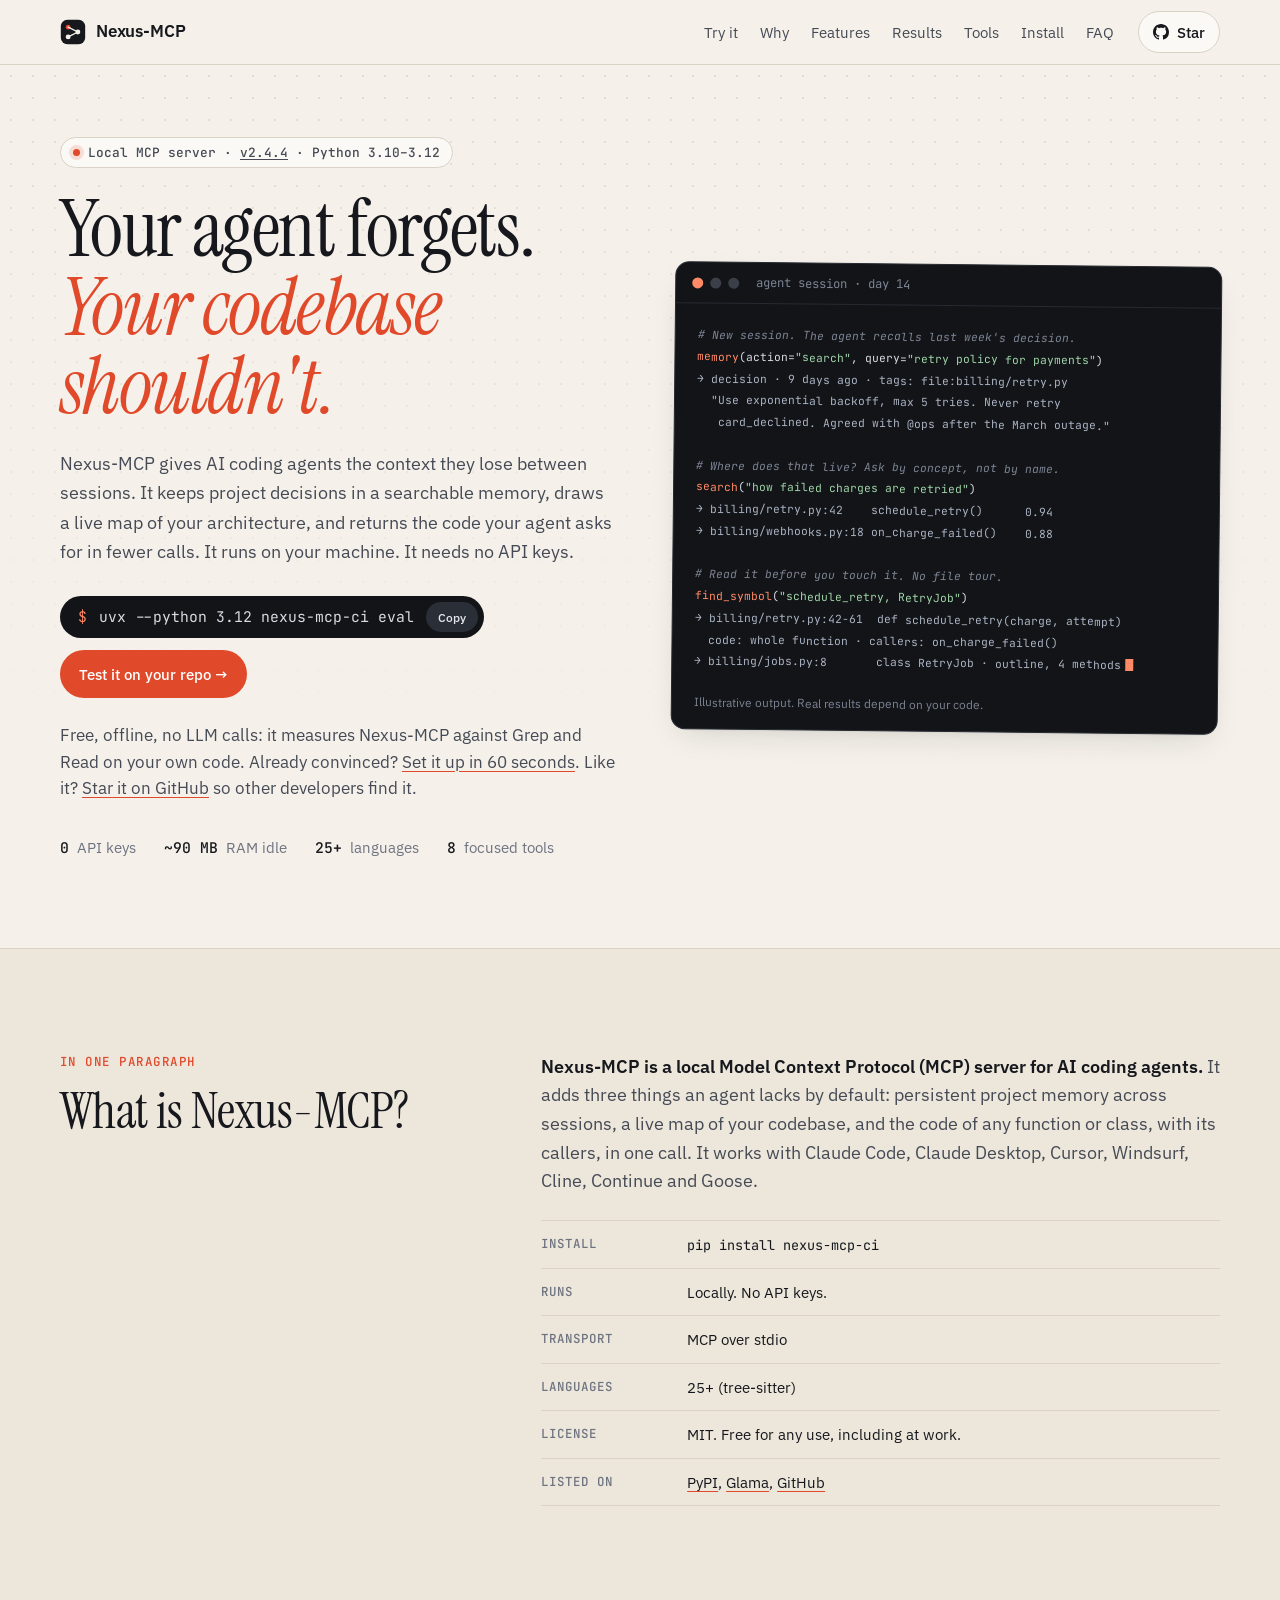
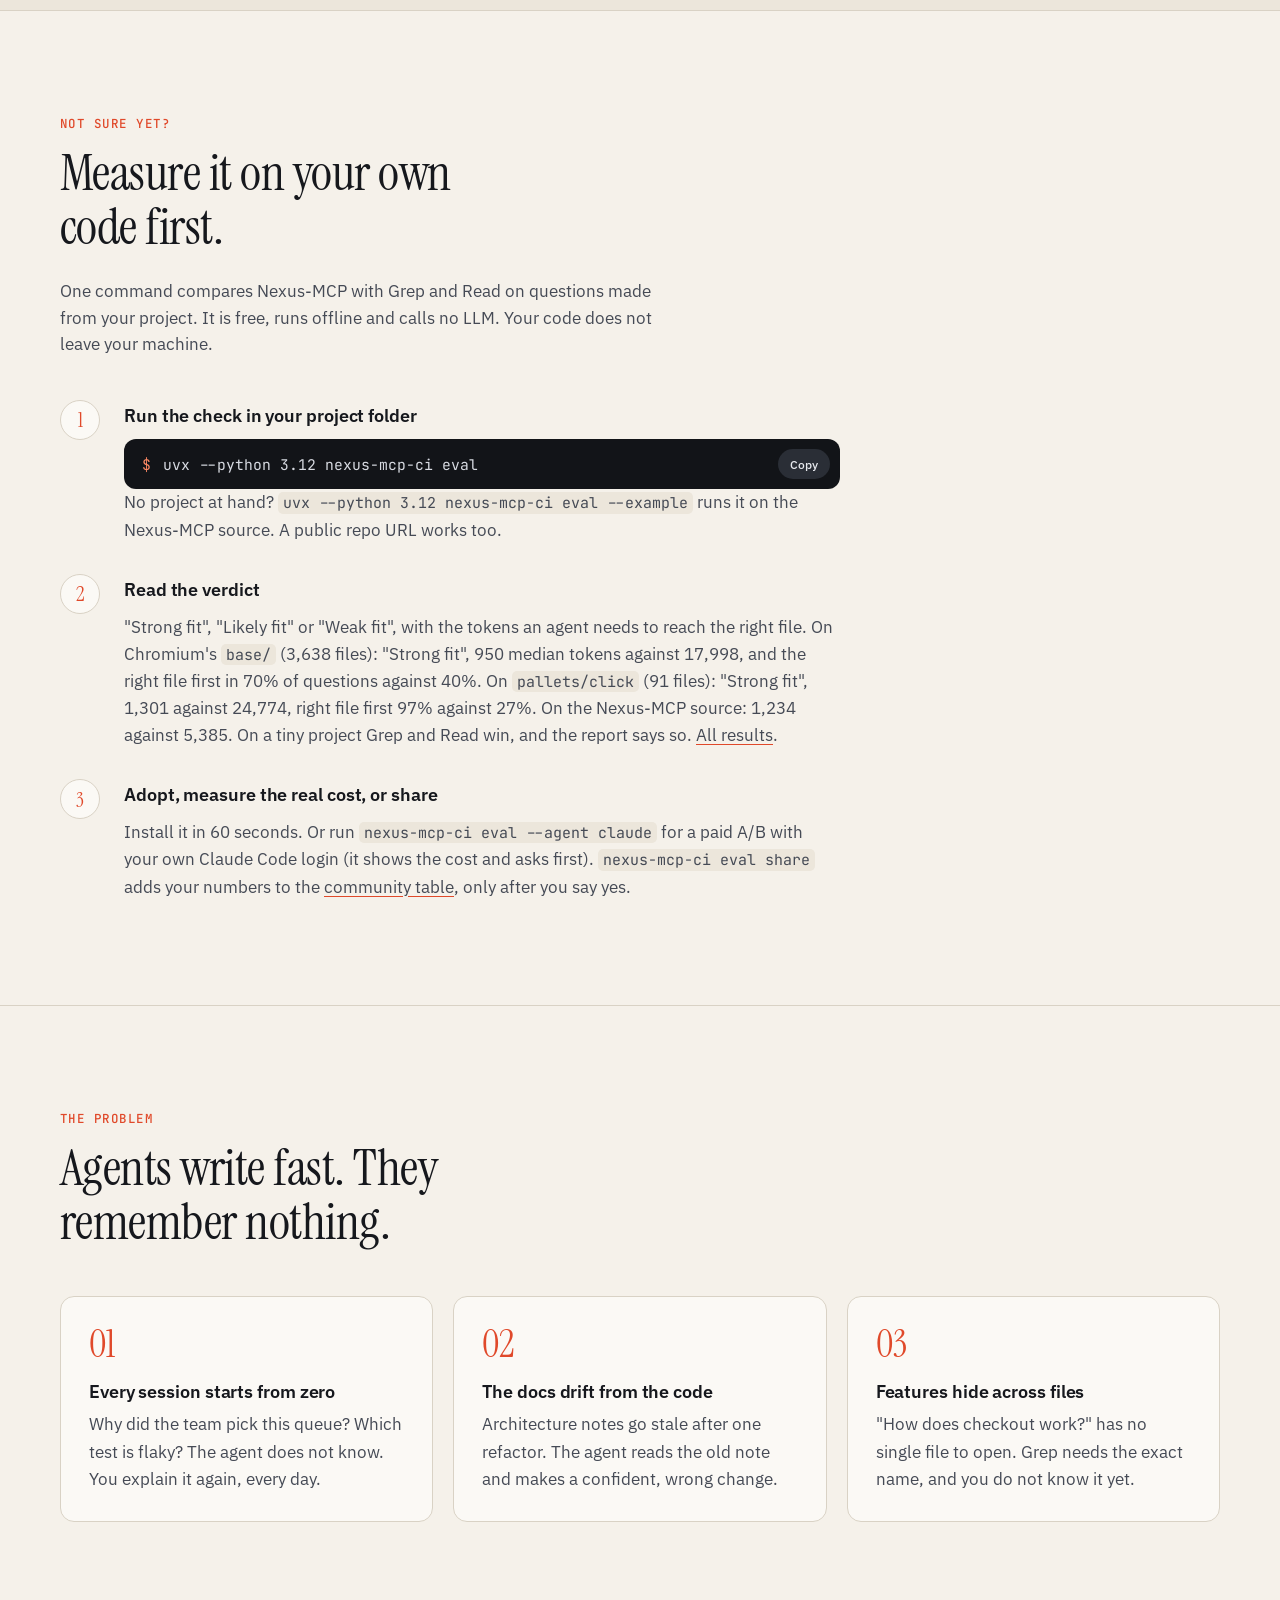
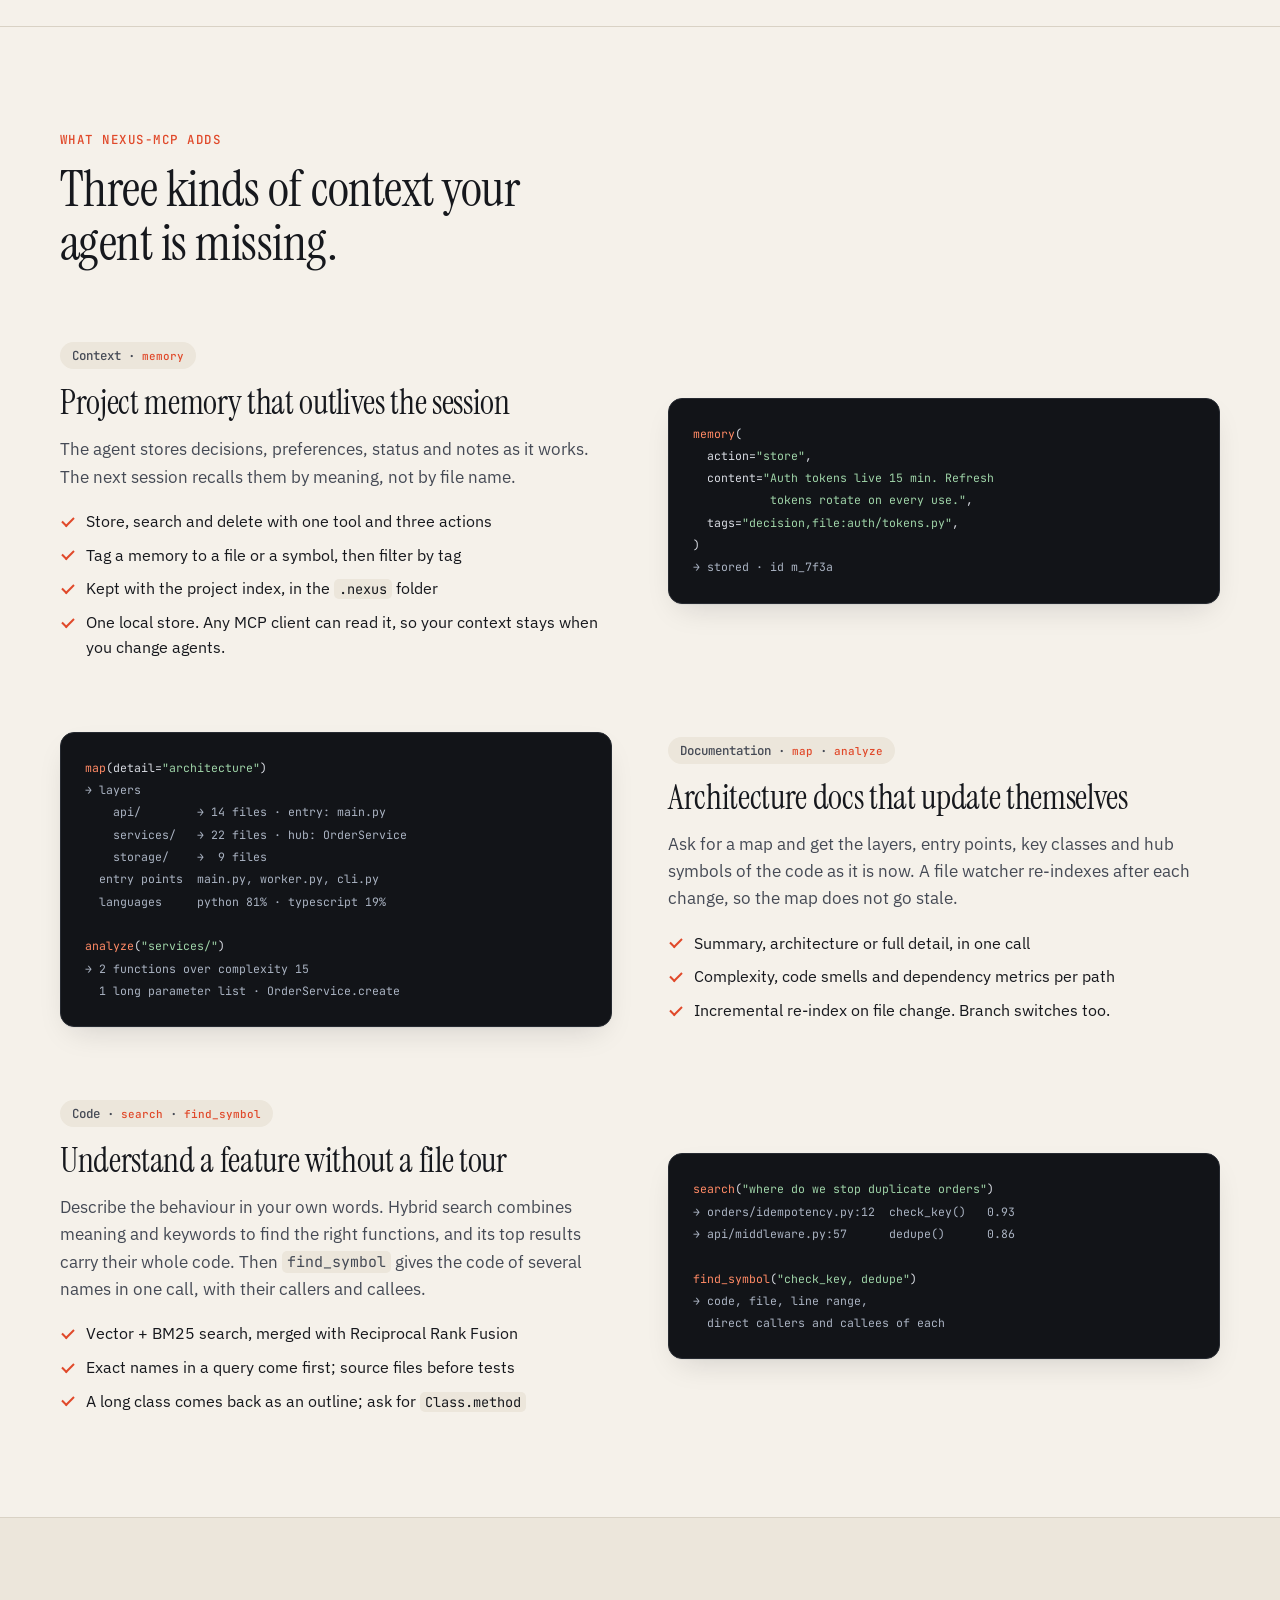
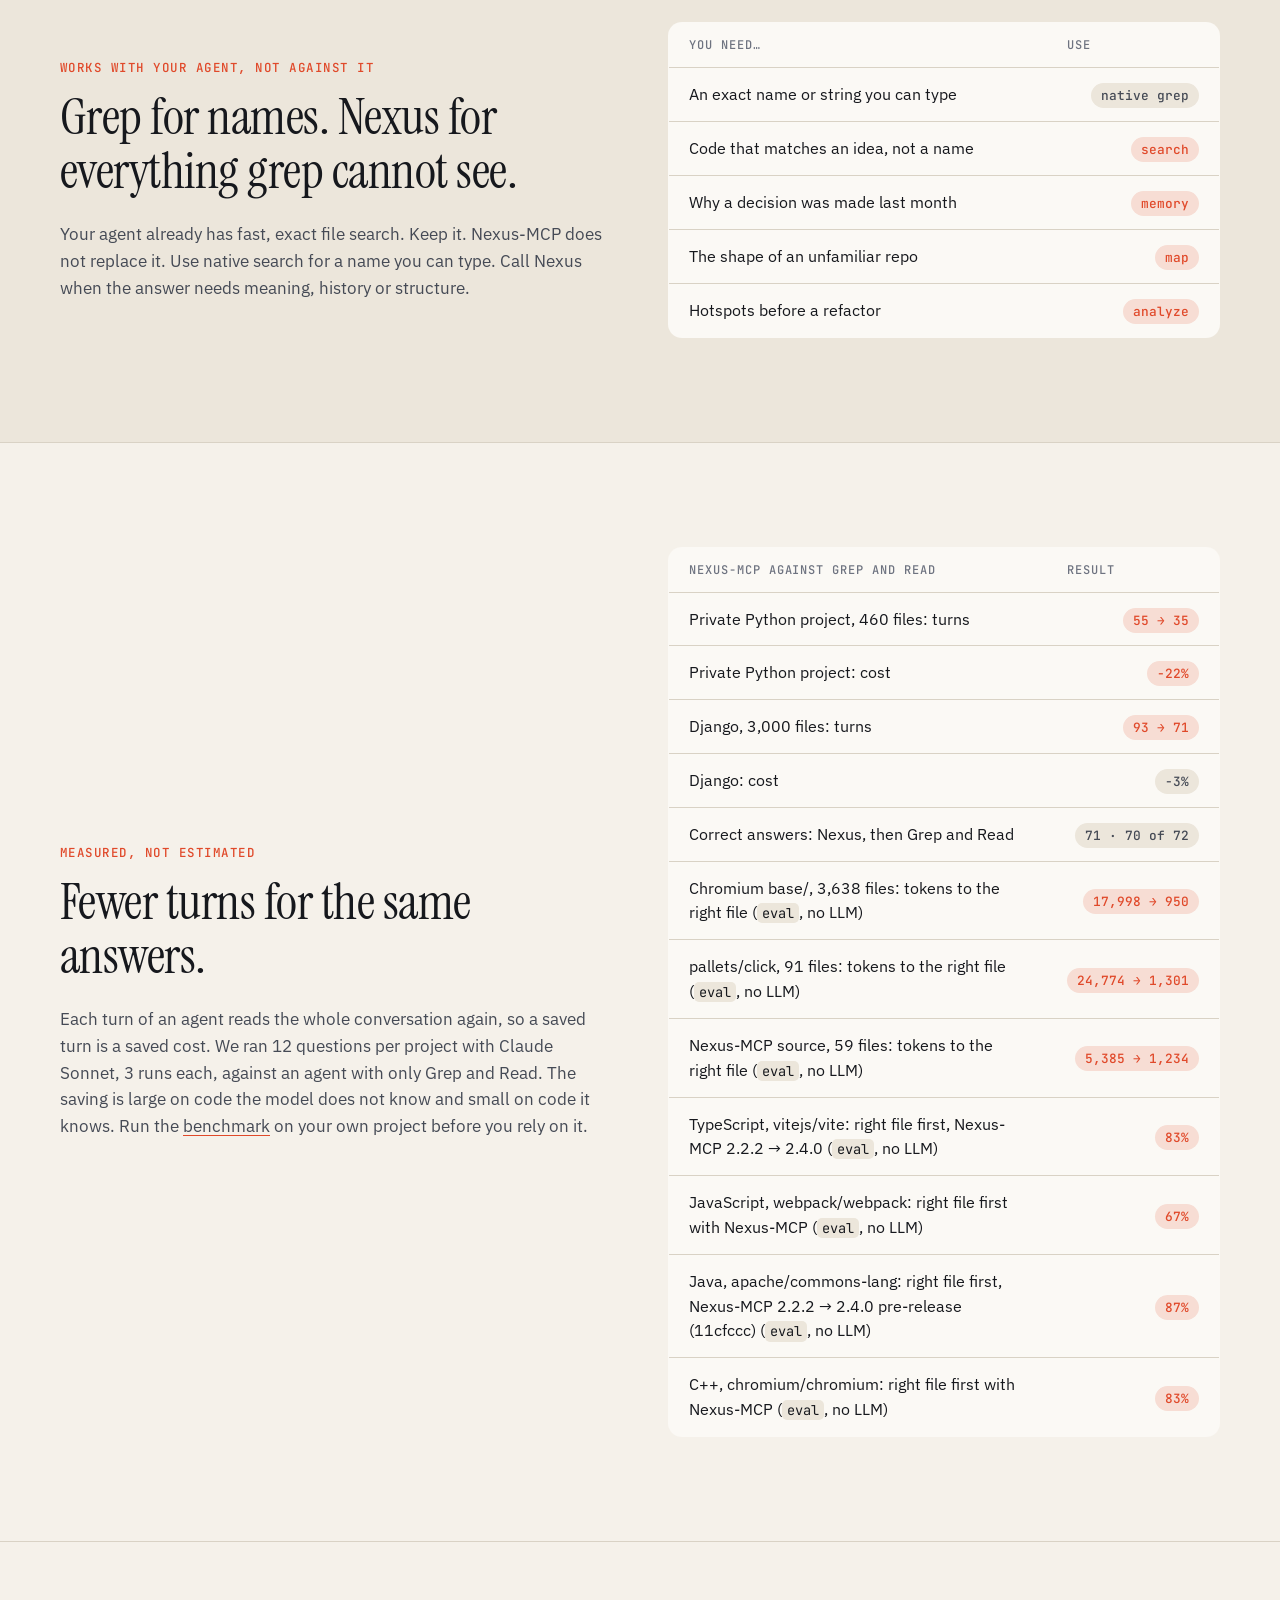
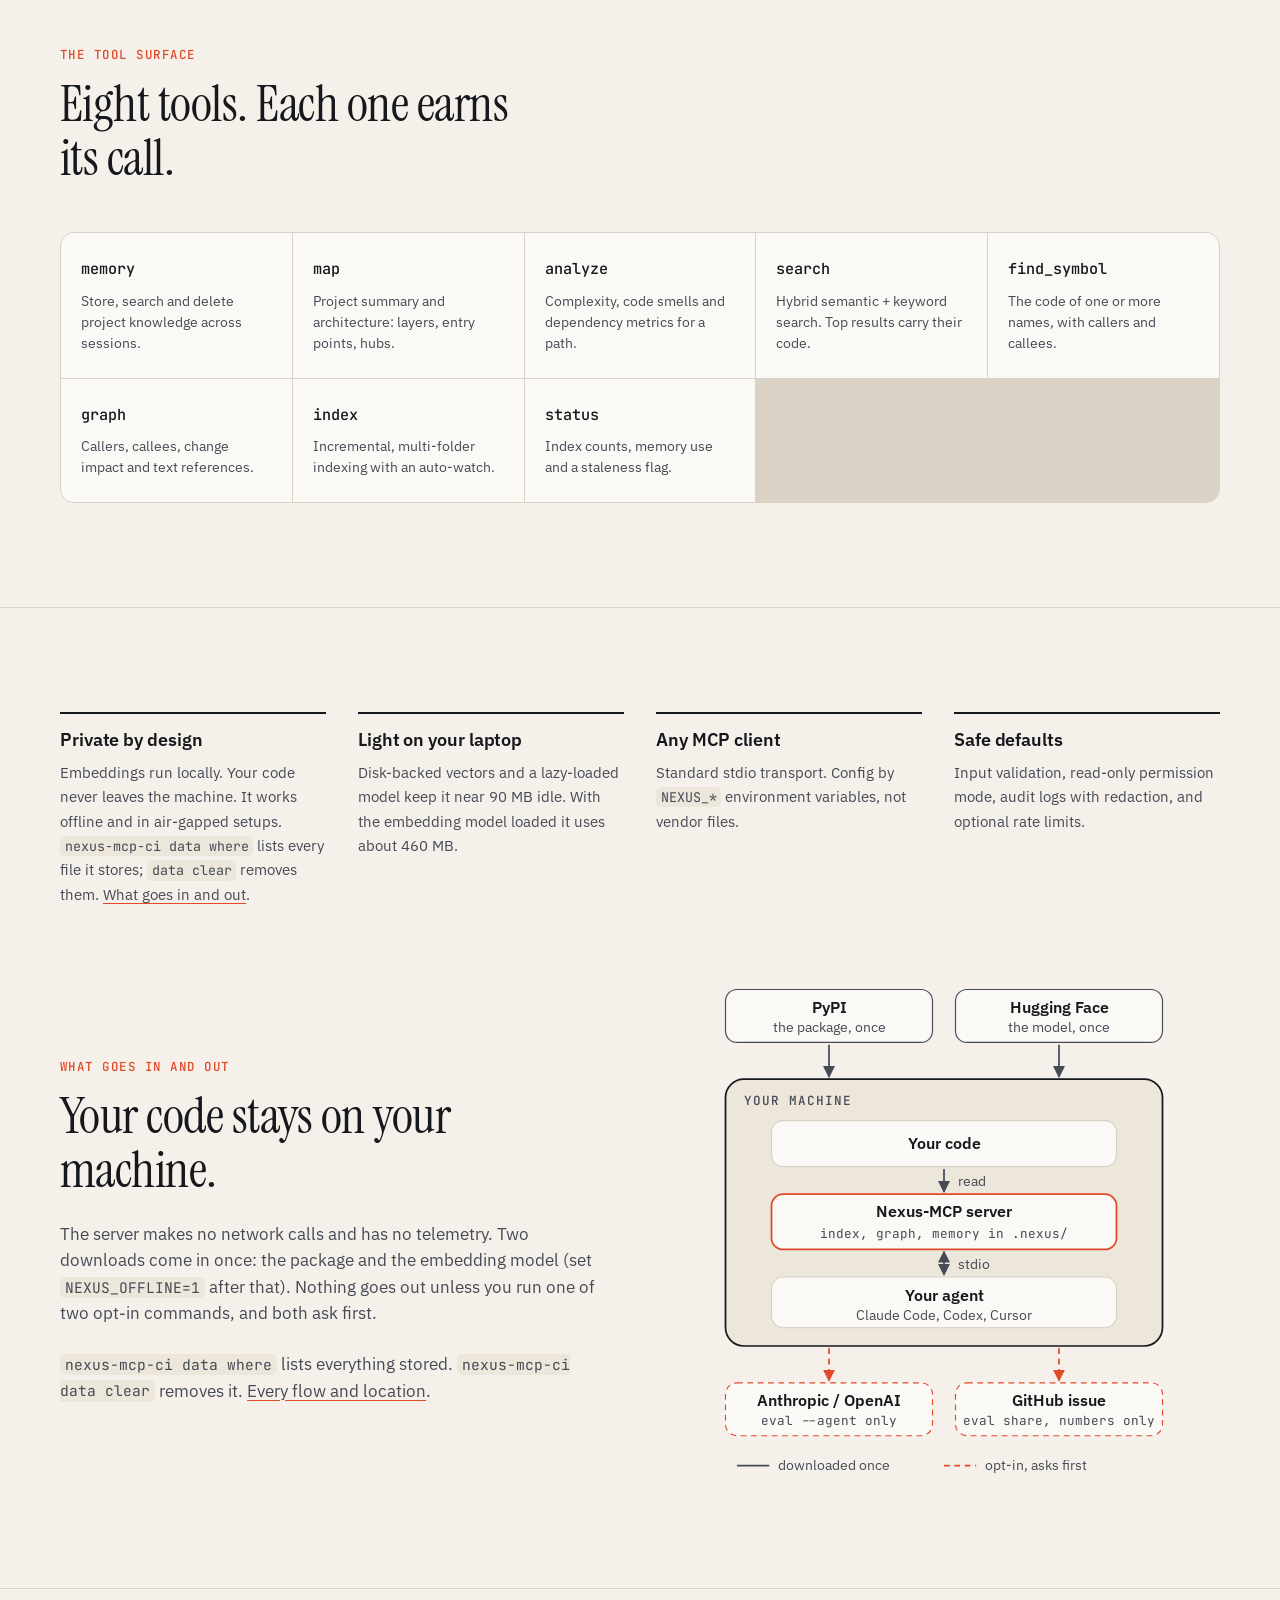
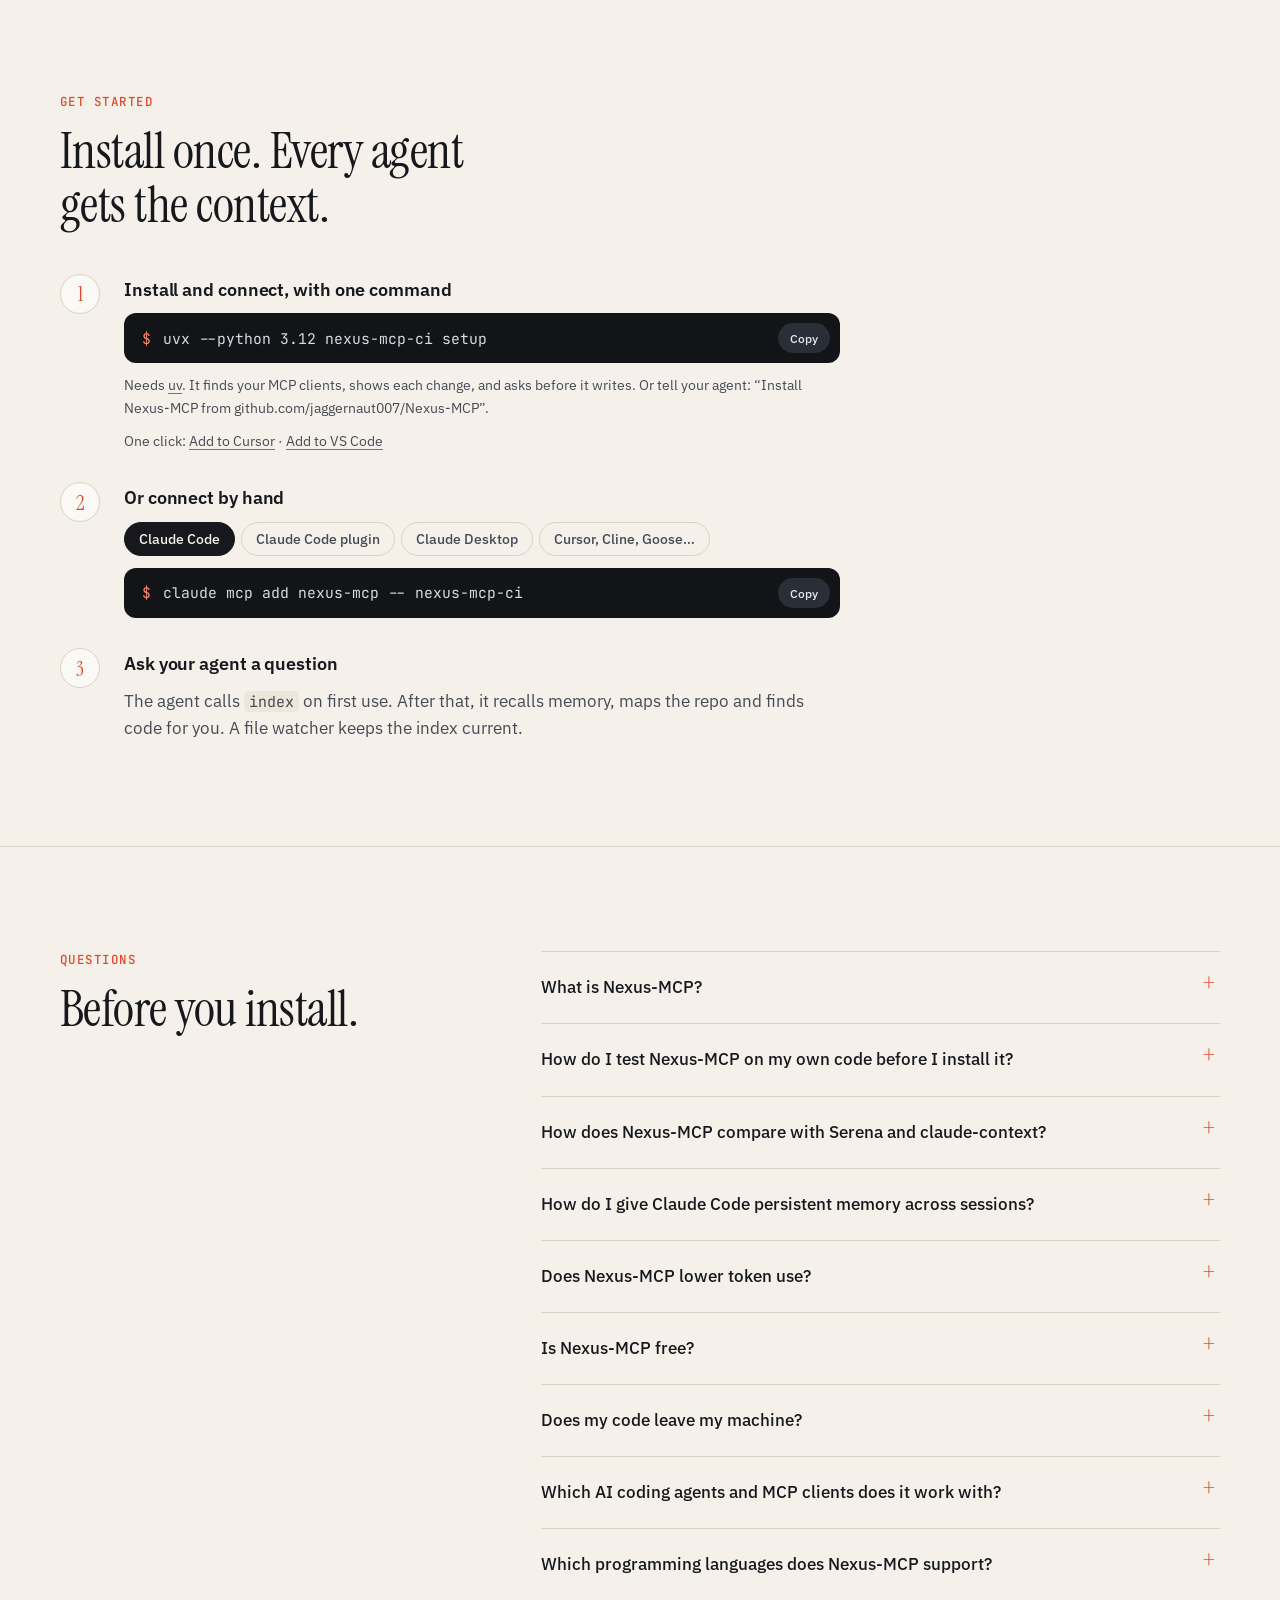
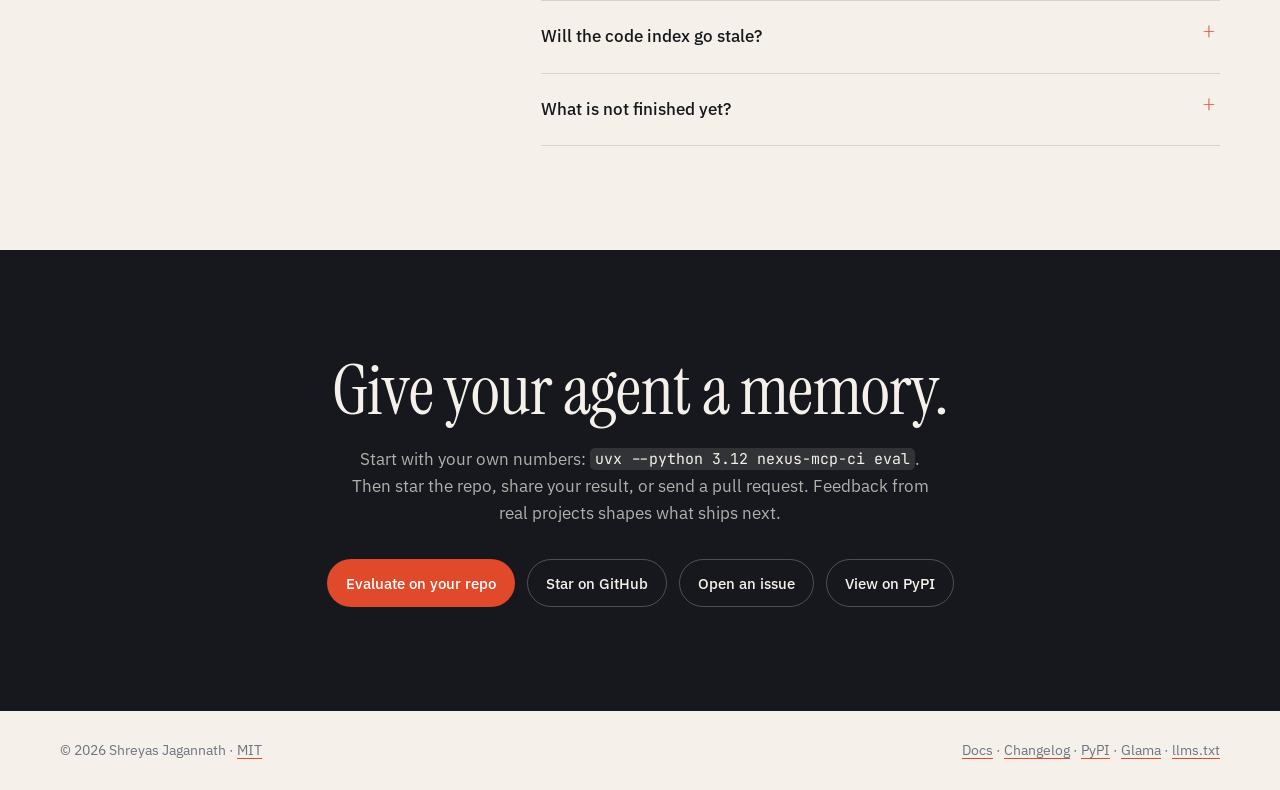
==== commit a242c7f9: "fix(setup): say replace on an update, report the stored index, log the setup index Fixes from the se" ====
--- a/site/index.html
+++ b/site/index.html
@@ -71,7 +71,7 @@
       "author": {
         "@id": "https://jaggernaut007.github.io/nexus-mcp/#author"
       },
-      "softwareVersion": "2.4.3",
+      "softwareVersion": "2.4.4",
       "keywords": "MCP server, Model Context Protocol, AI coding agent, Claude Code, code search, semantic memory, code intelligence, local-first",
       "sameAs": [
         "https://github.com/jaggernaut007/Nexus-MCP",
@@ -212,7 +212,7 @@
     <section class="hero" id="top">
       <div class="wrap hero-grid">
         <div class="hero-copy">
-          <p class="eyebrow"><span class="dot"></span> Local MCP server · <a href="https://github.com/jaggernaut007/Nexus-MCP/releases/tag/v2.4.3" rel="noopener">v2.4.3</a> · Python 3.10–3.12</p>
+          <p class="eyebrow"><span class="dot"></span> Local MCP server · <a href="https://github.com/jaggernaut007/Nexus-MCP/releases/tag/v2.4.4" rel="noopener">v2.4.4</a> · Python 3.10–3.12</p>
           <h1>Your agent forgets.<br><em>Your codebase shouldn't.</em></h1>
           <p class="lede">
             Nexus-MCP gives AI coding agents the context they lose between sessions.
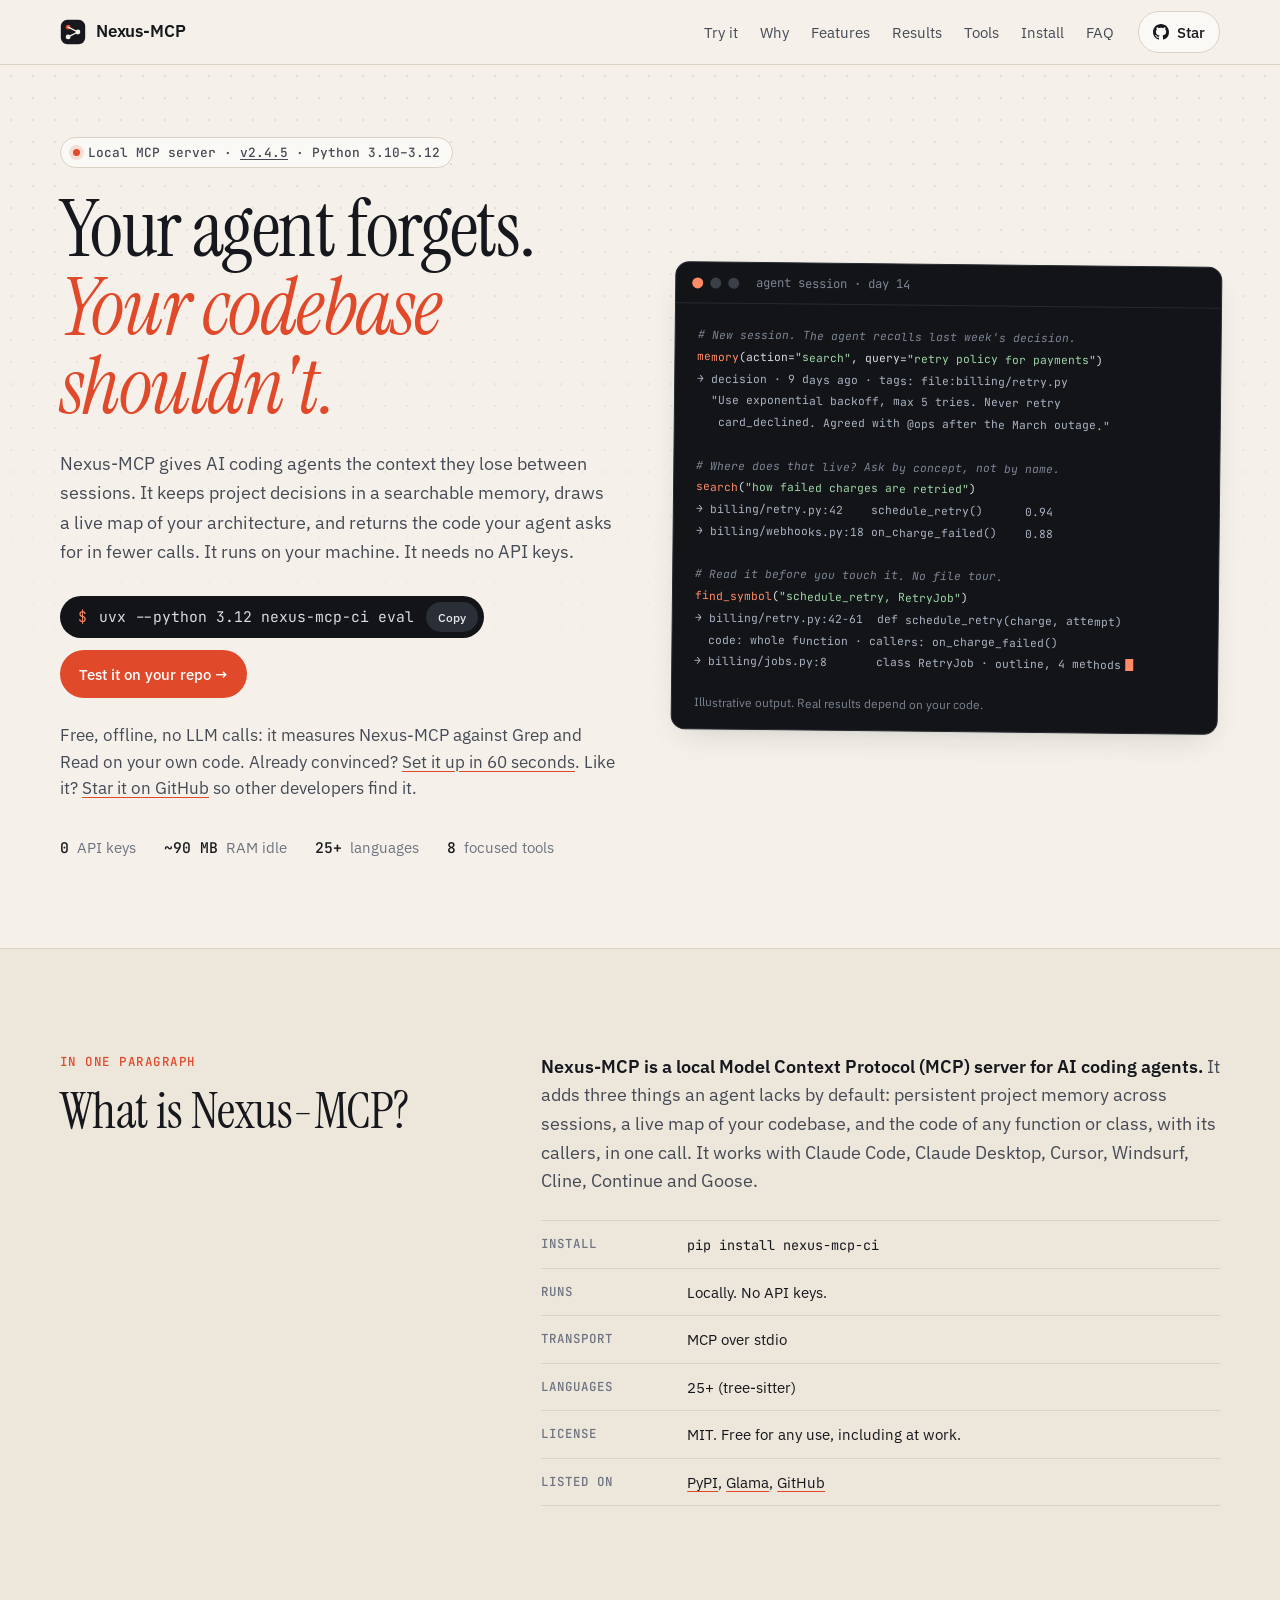
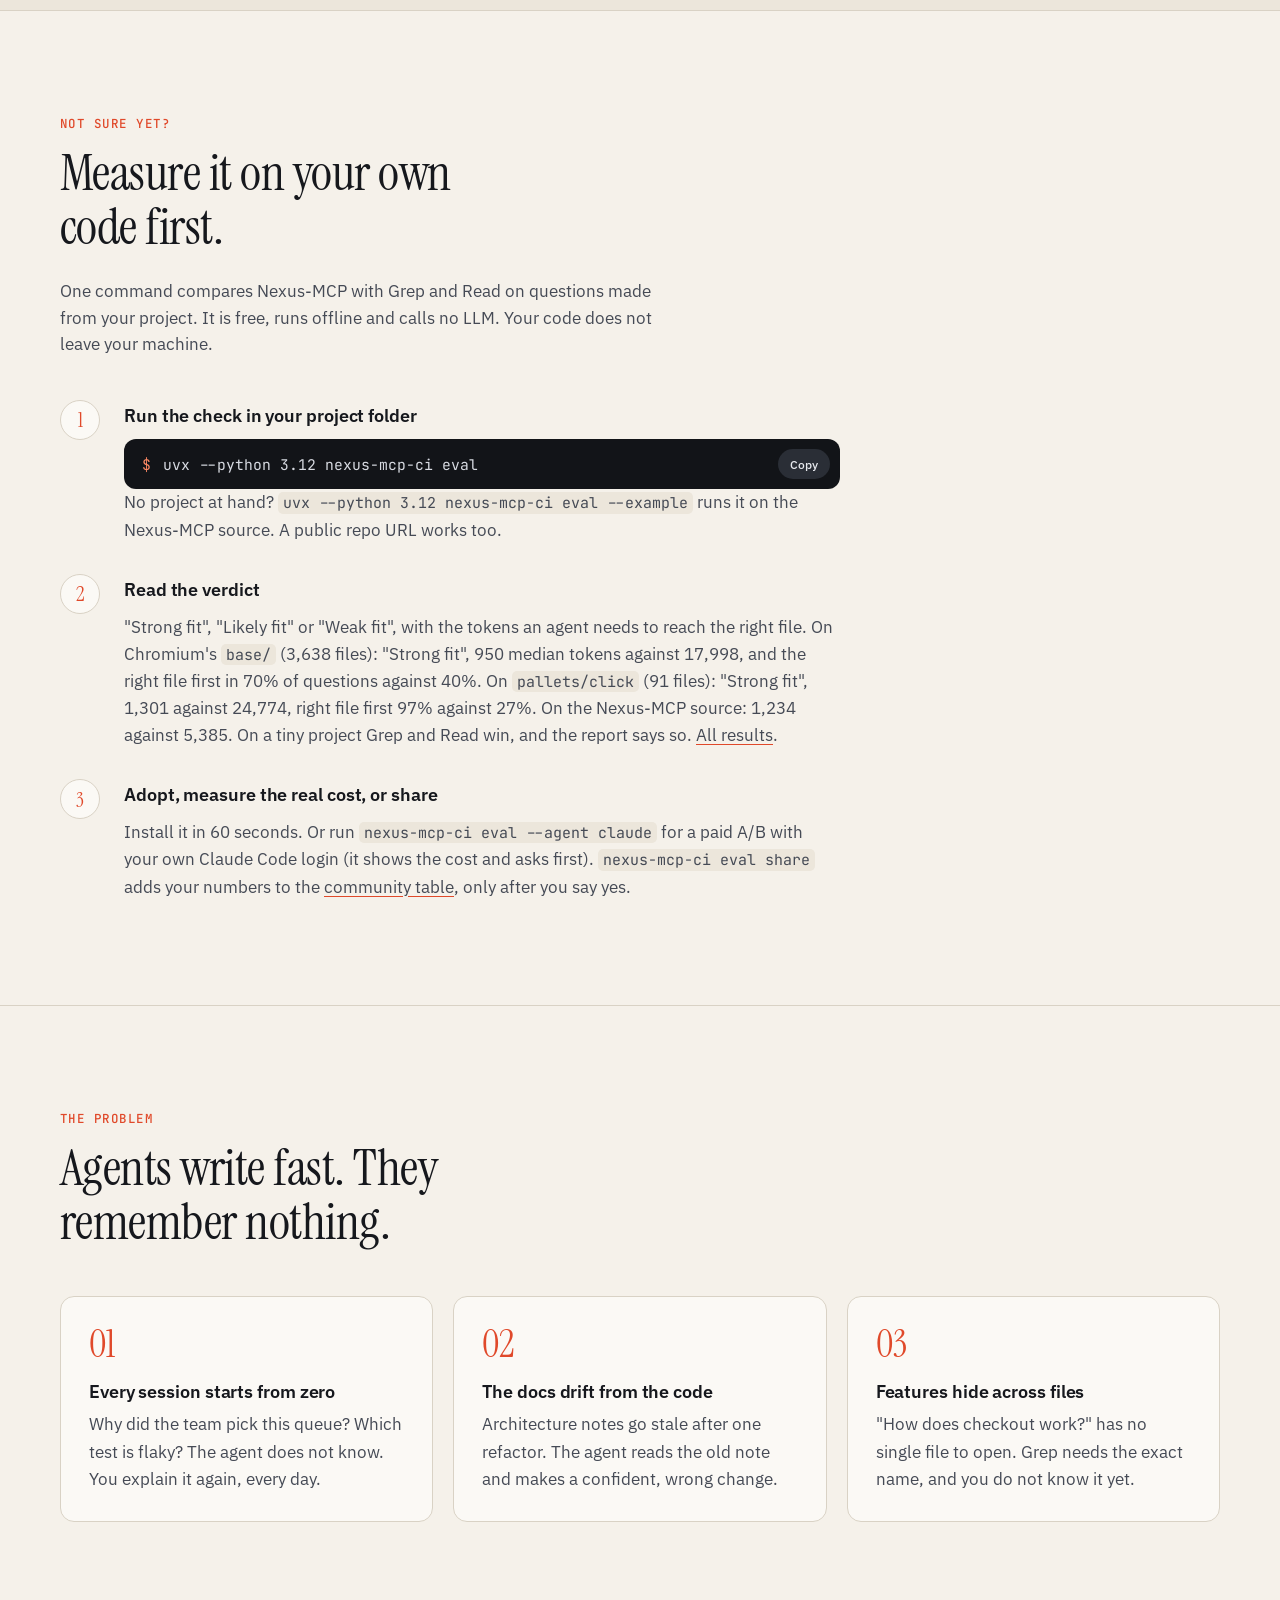
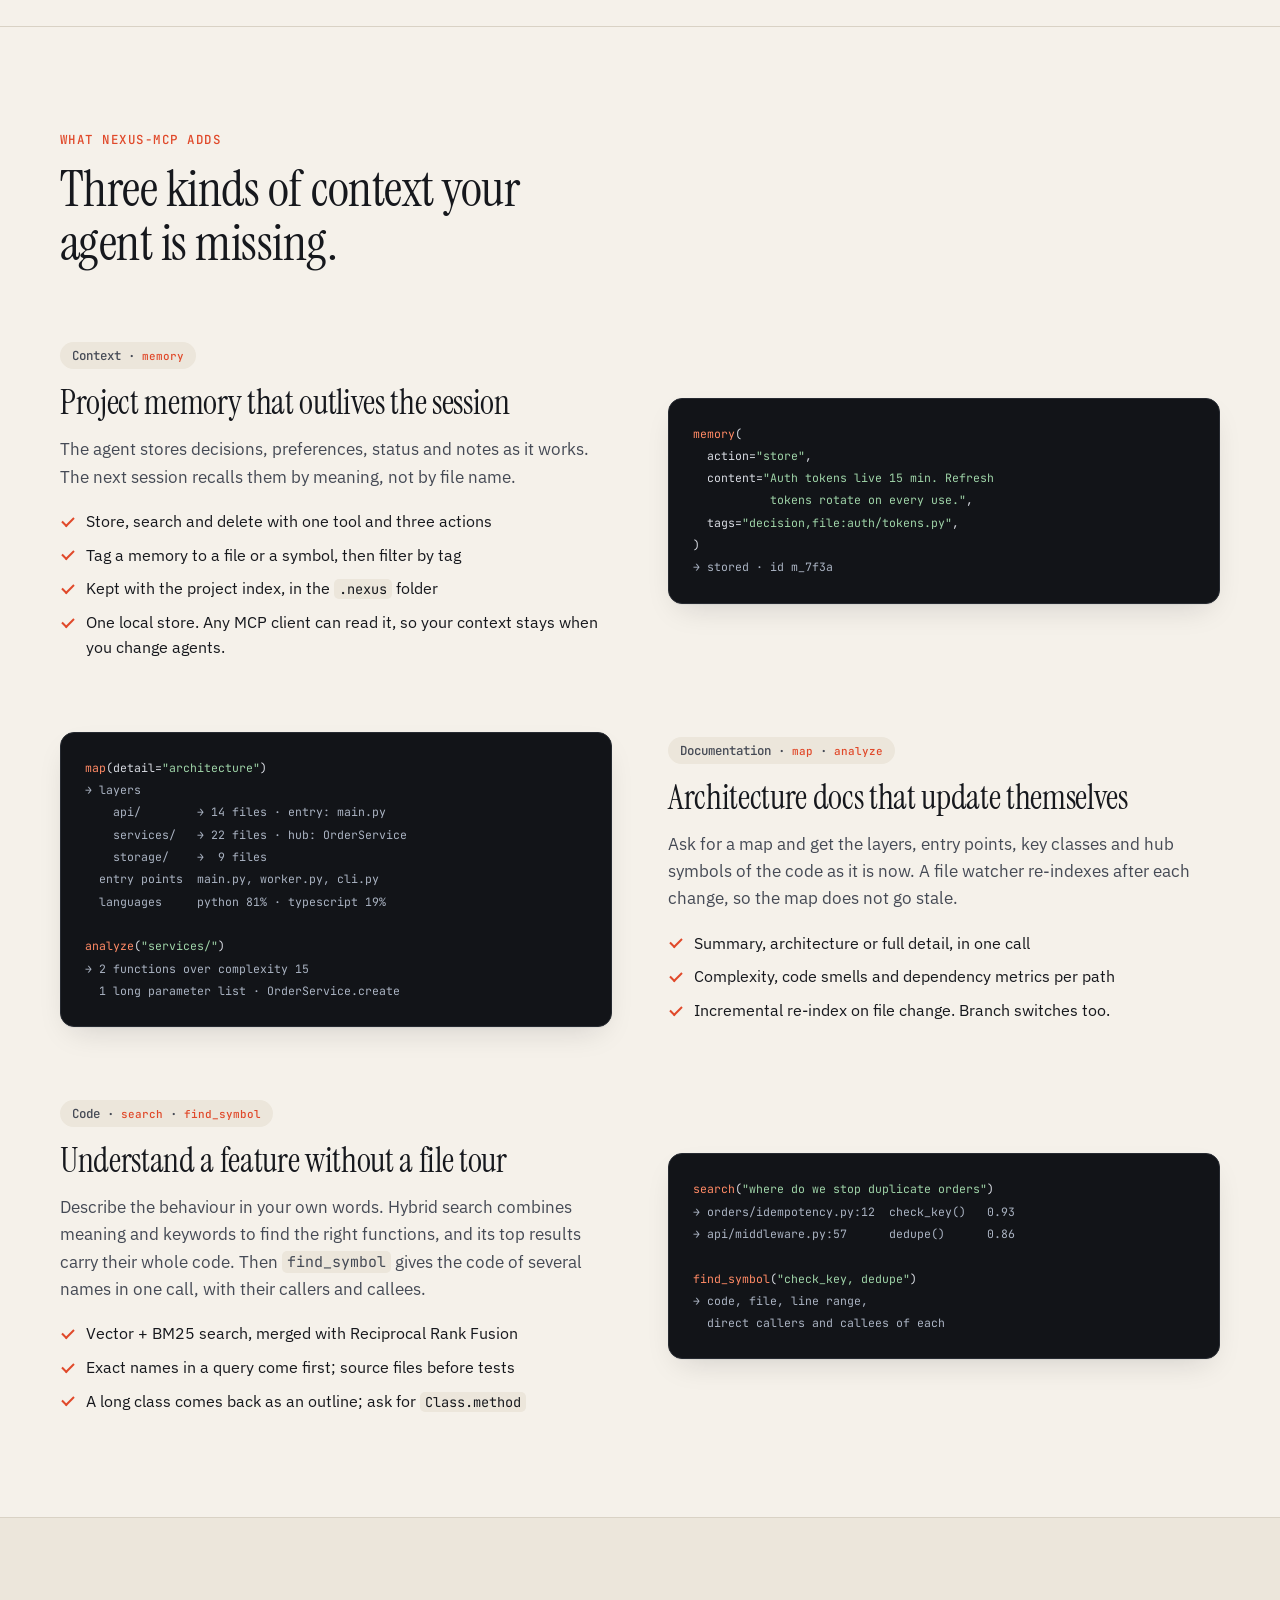
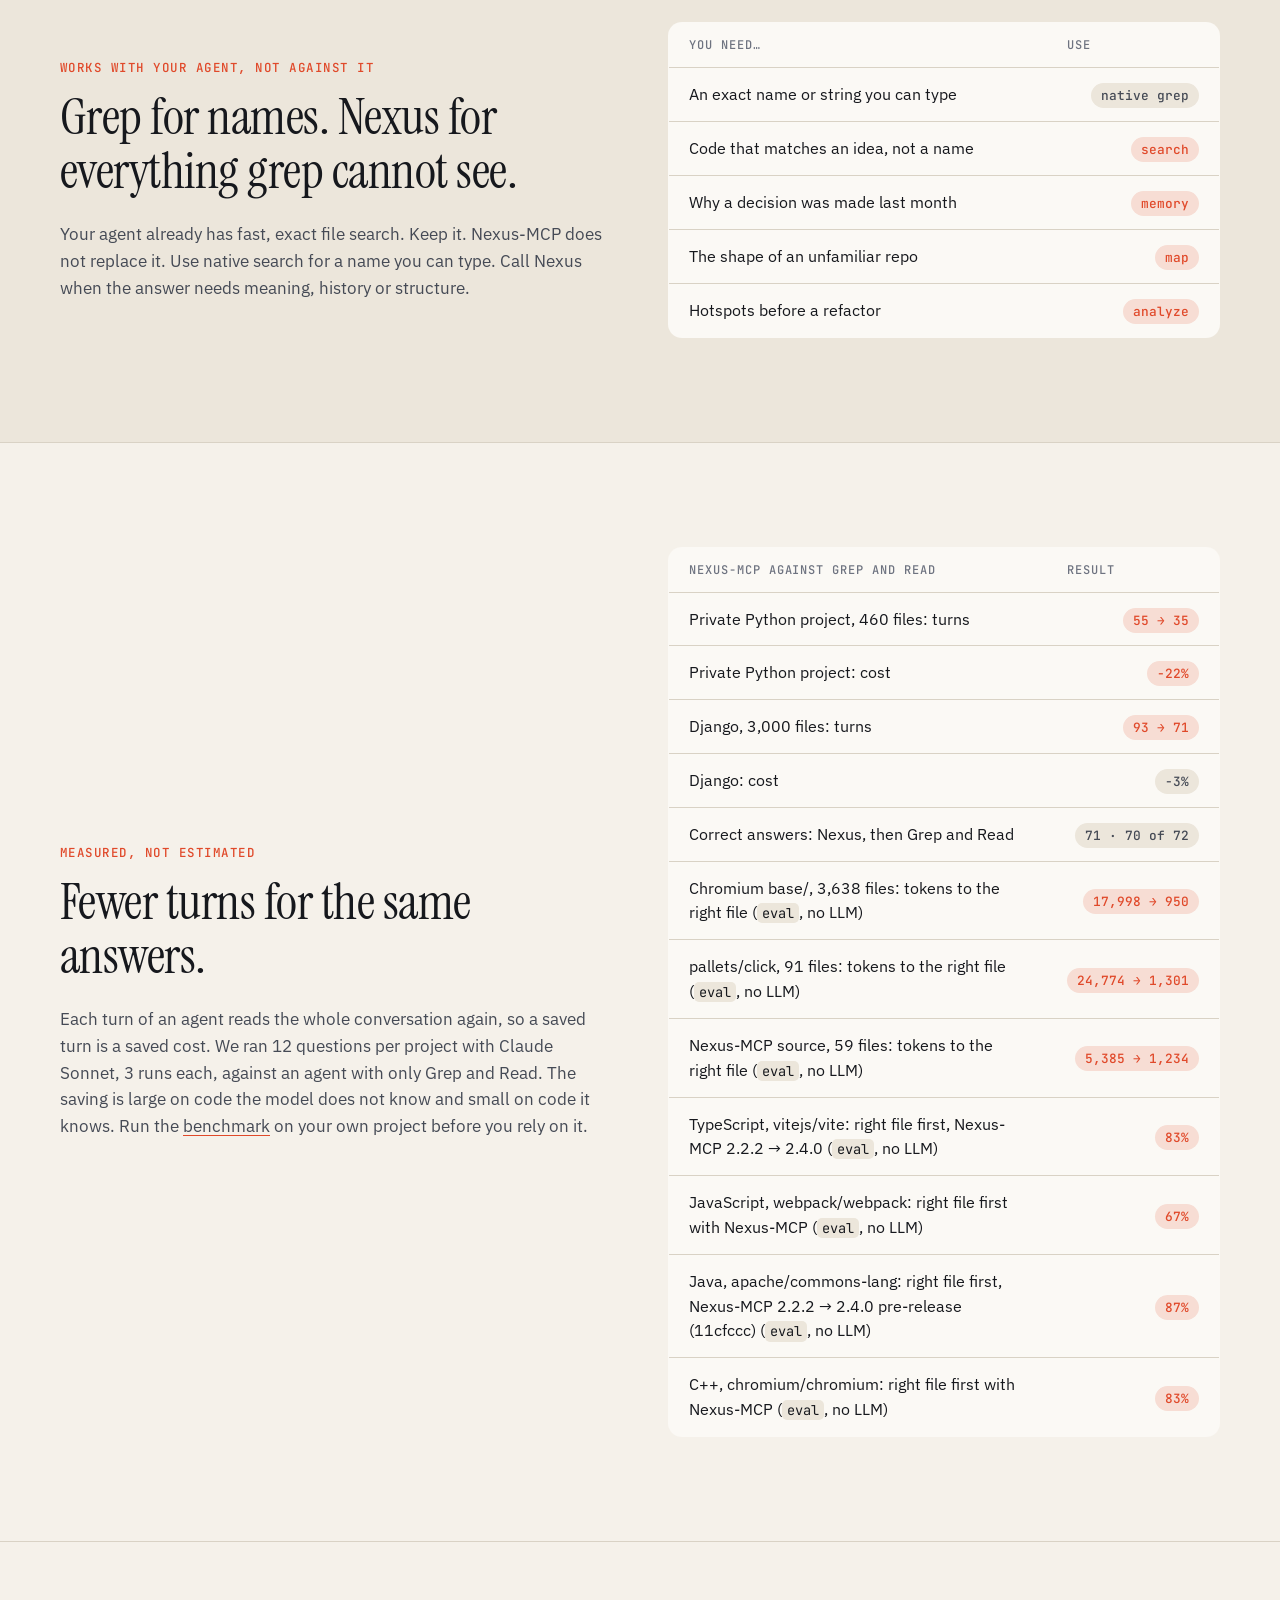
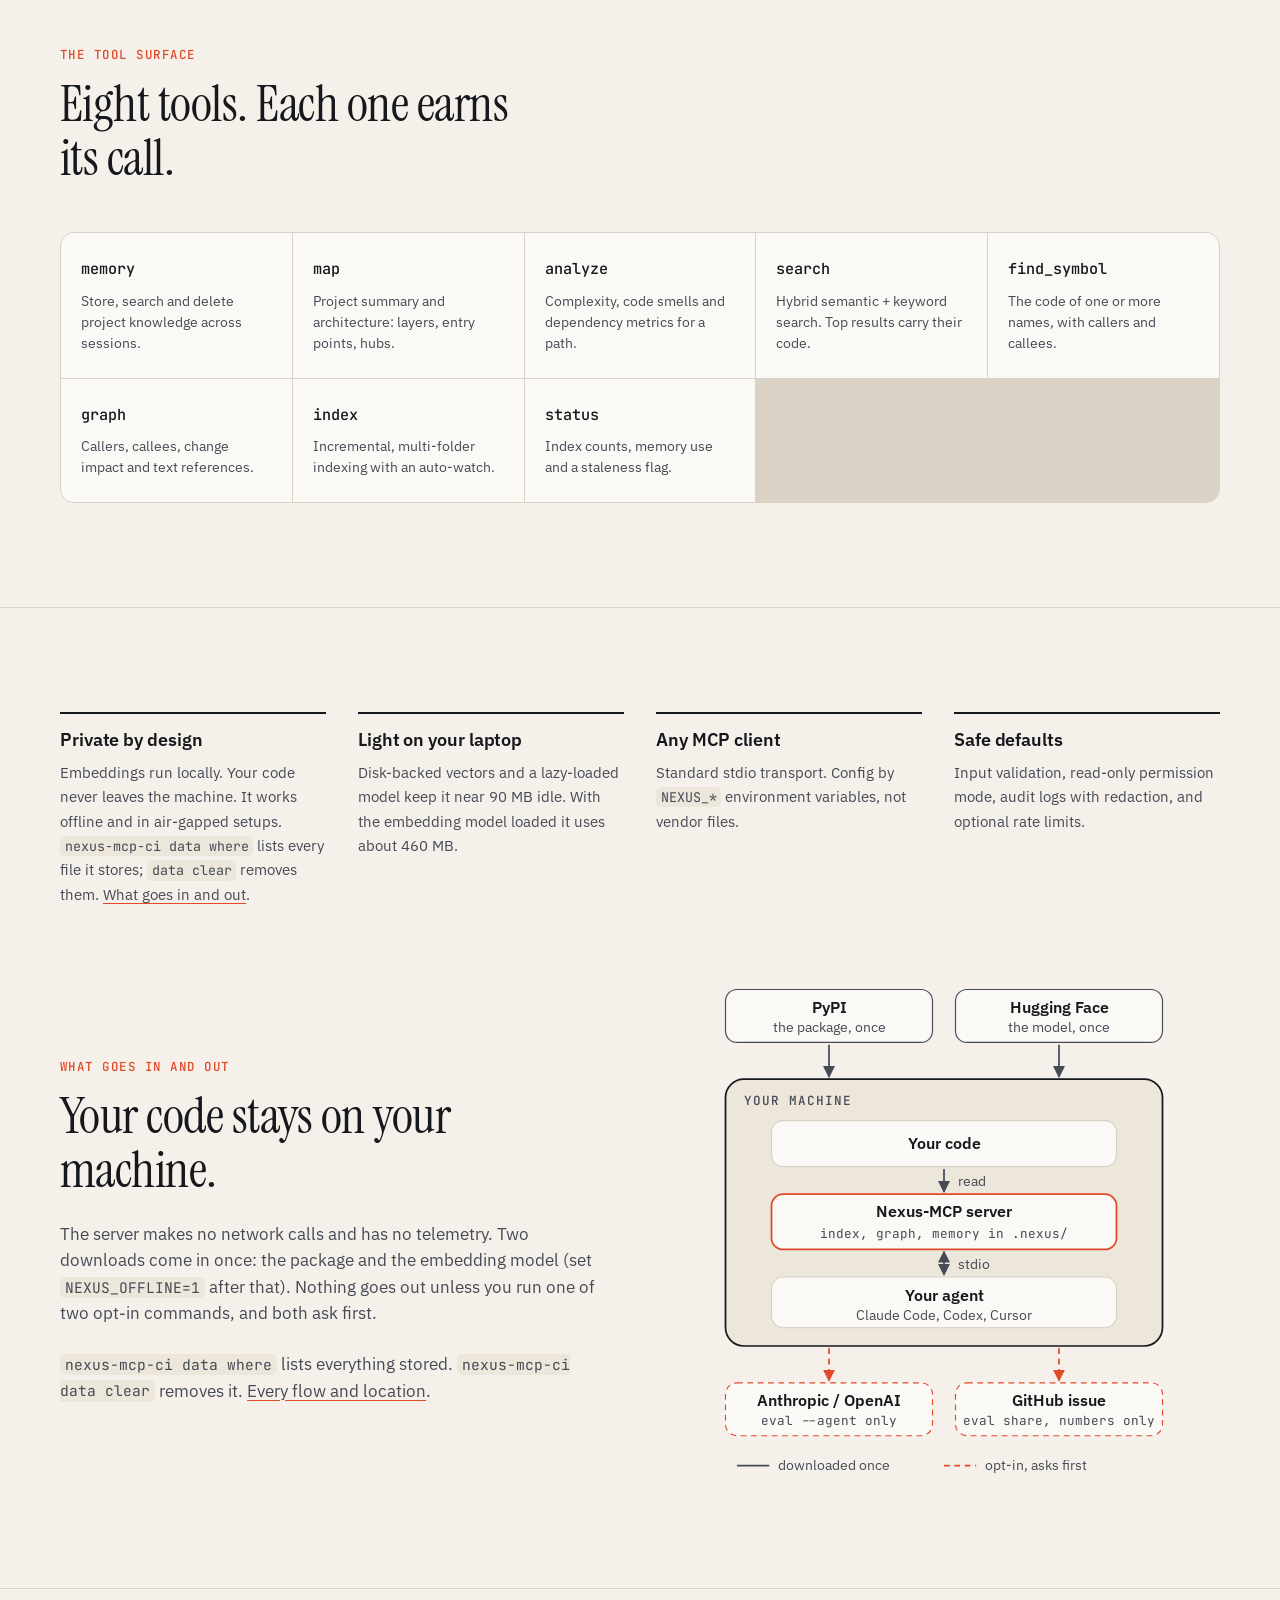
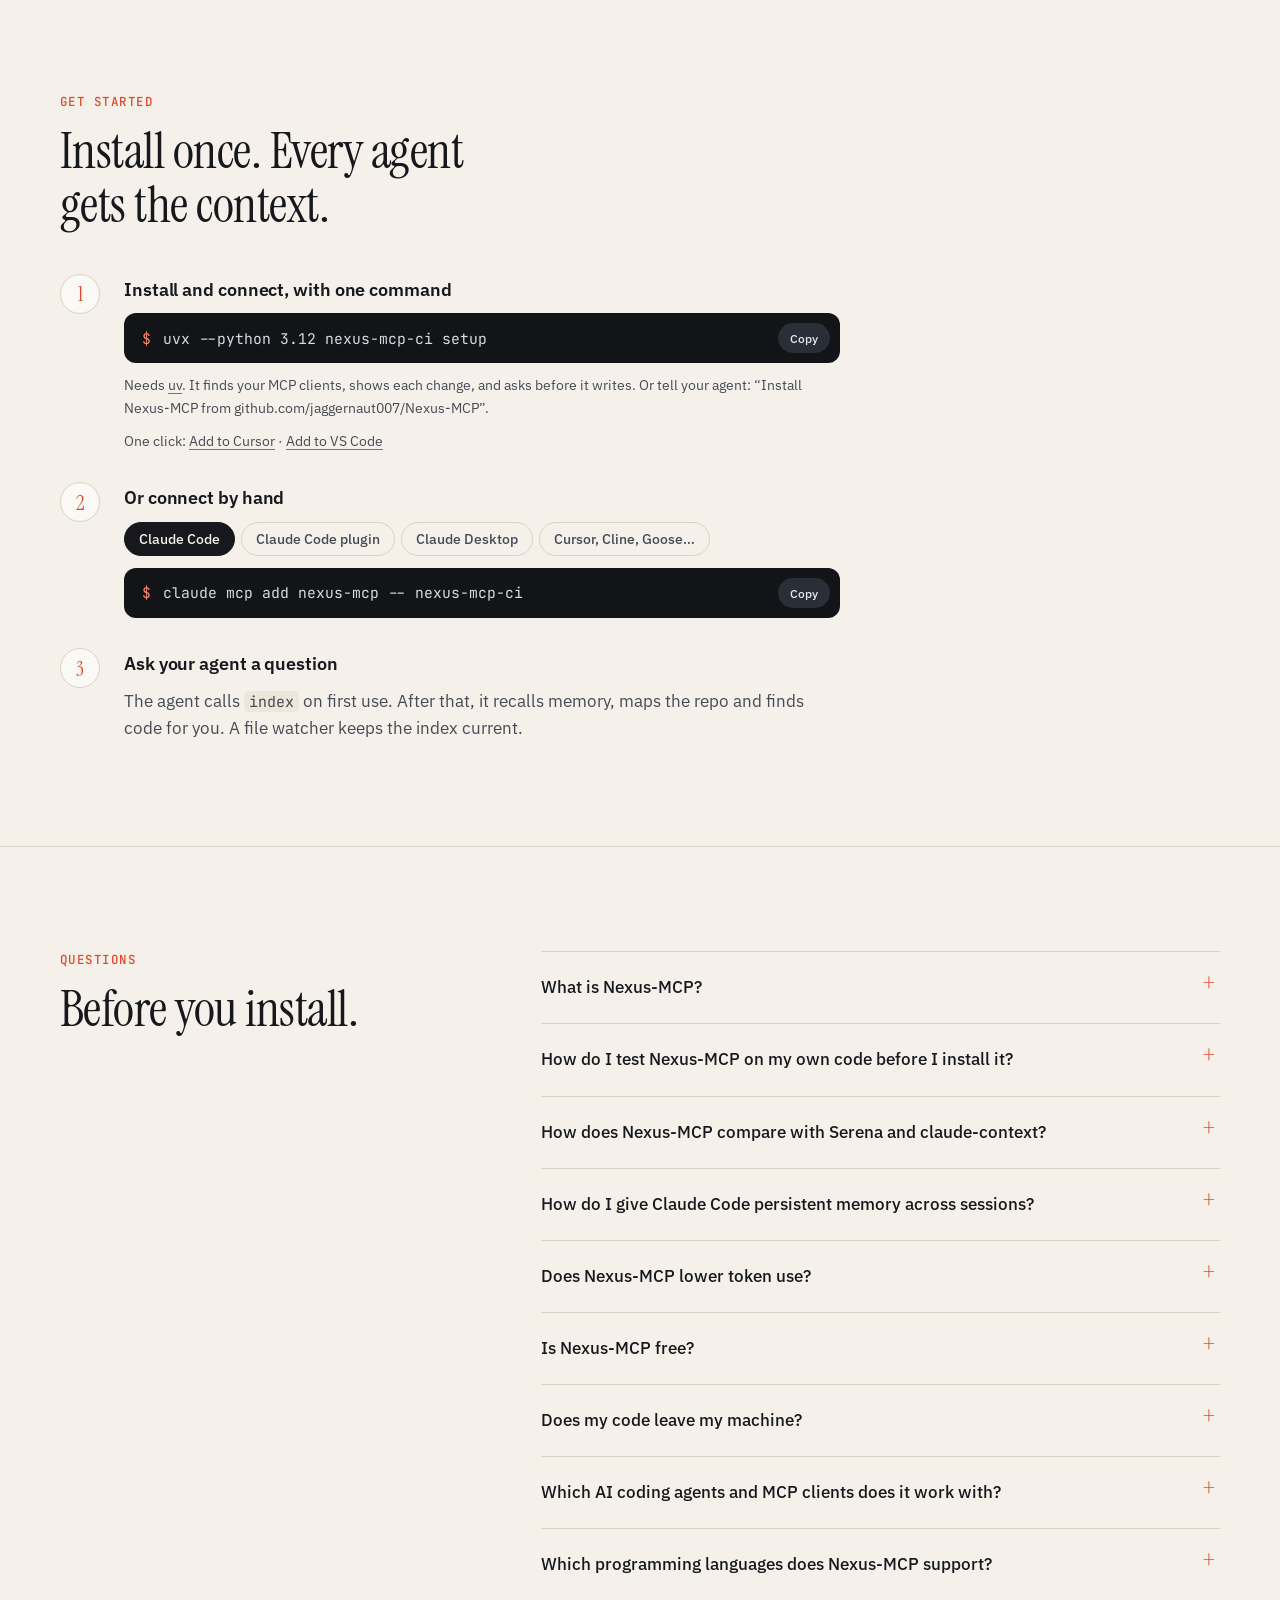
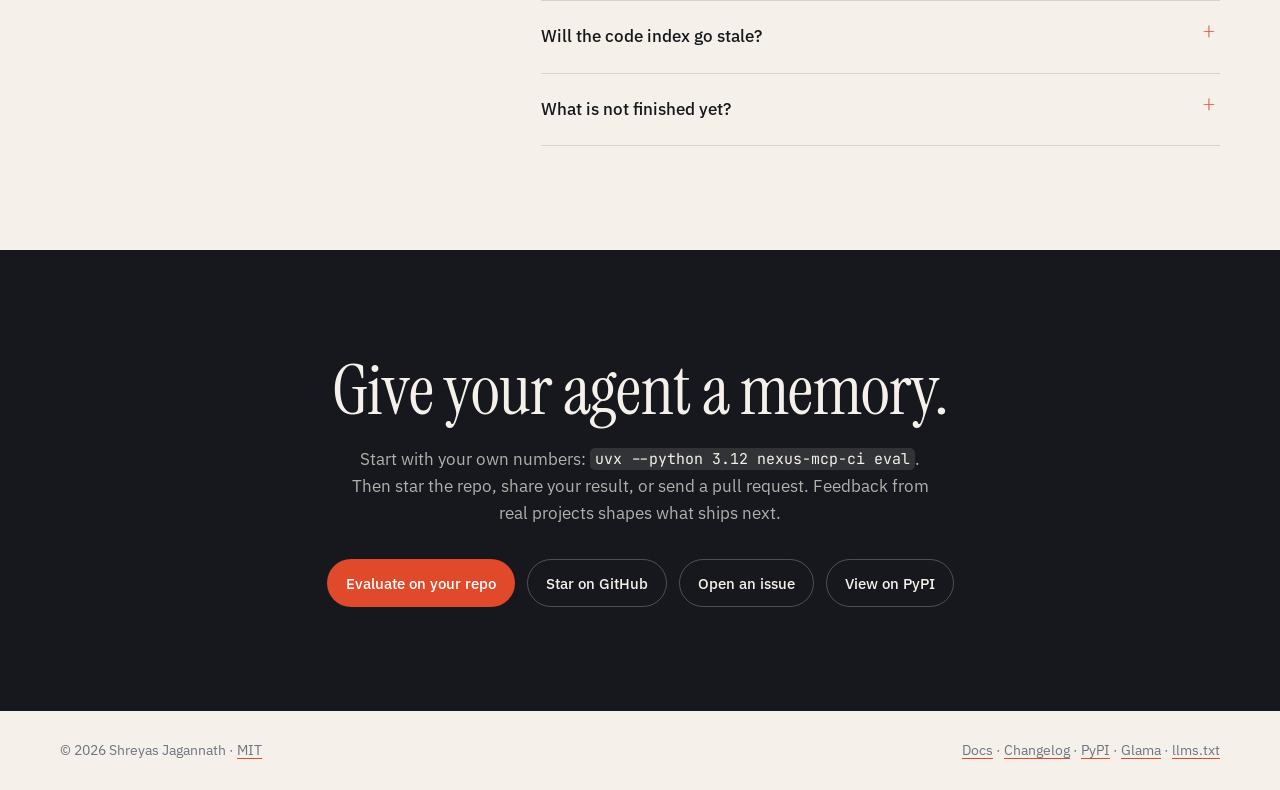
==== commit 36090f21: "fix(setup): write the Cline CLI config, and the 2.4.4 install-test fixes for llms-install.md The Cli" ====
--- a/site/index.html
+++ b/site/index.html
@@ -71,7 +71,7 @@
       "author": {
         "@id": "https://jaggernaut007.github.io/nexus-mcp/#author"
       },
-      "softwareVersion": "2.4.4",
+      "softwareVersion": "2.4.5",
       "keywords": "MCP server, Model Context Protocol, AI coding agent, Claude Code, code search, semantic memory, code intelligence, local-first",
       "sameAs": [
         "https://github.com/jaggernaut007/Nexus-MCP",
@@ -212,7 +212,7 @@
     <section class="hero" id="top">
       <div class="wrap hero-grid">
         <div class="hero-copy">
-          <p class="eyebrow"><span class="dot"></span> Local MCP server · <a href="https://github.com/jaggernaut007/Nexus-MCP/releases/tag/v2.4.4" rel="noopener">v2.4.4</a> · Python 3.10–3.12</p>
+          <p class="eyebrow"><span class="dot"></span> Local MCP server · <a href="https://github.com/jaggernaut007/Nexus-MCP/releases/tag/v2.4.5" rel="noopener">v2.4.5</a> · Python 3.10–3.12</p>
           <h1>Your agent forgets.<br><em>Your codebase shouldn't.</em></h1>
           <p class="lede">
             Nexus-MCP gives AI coding agents the context they lose between sessions.
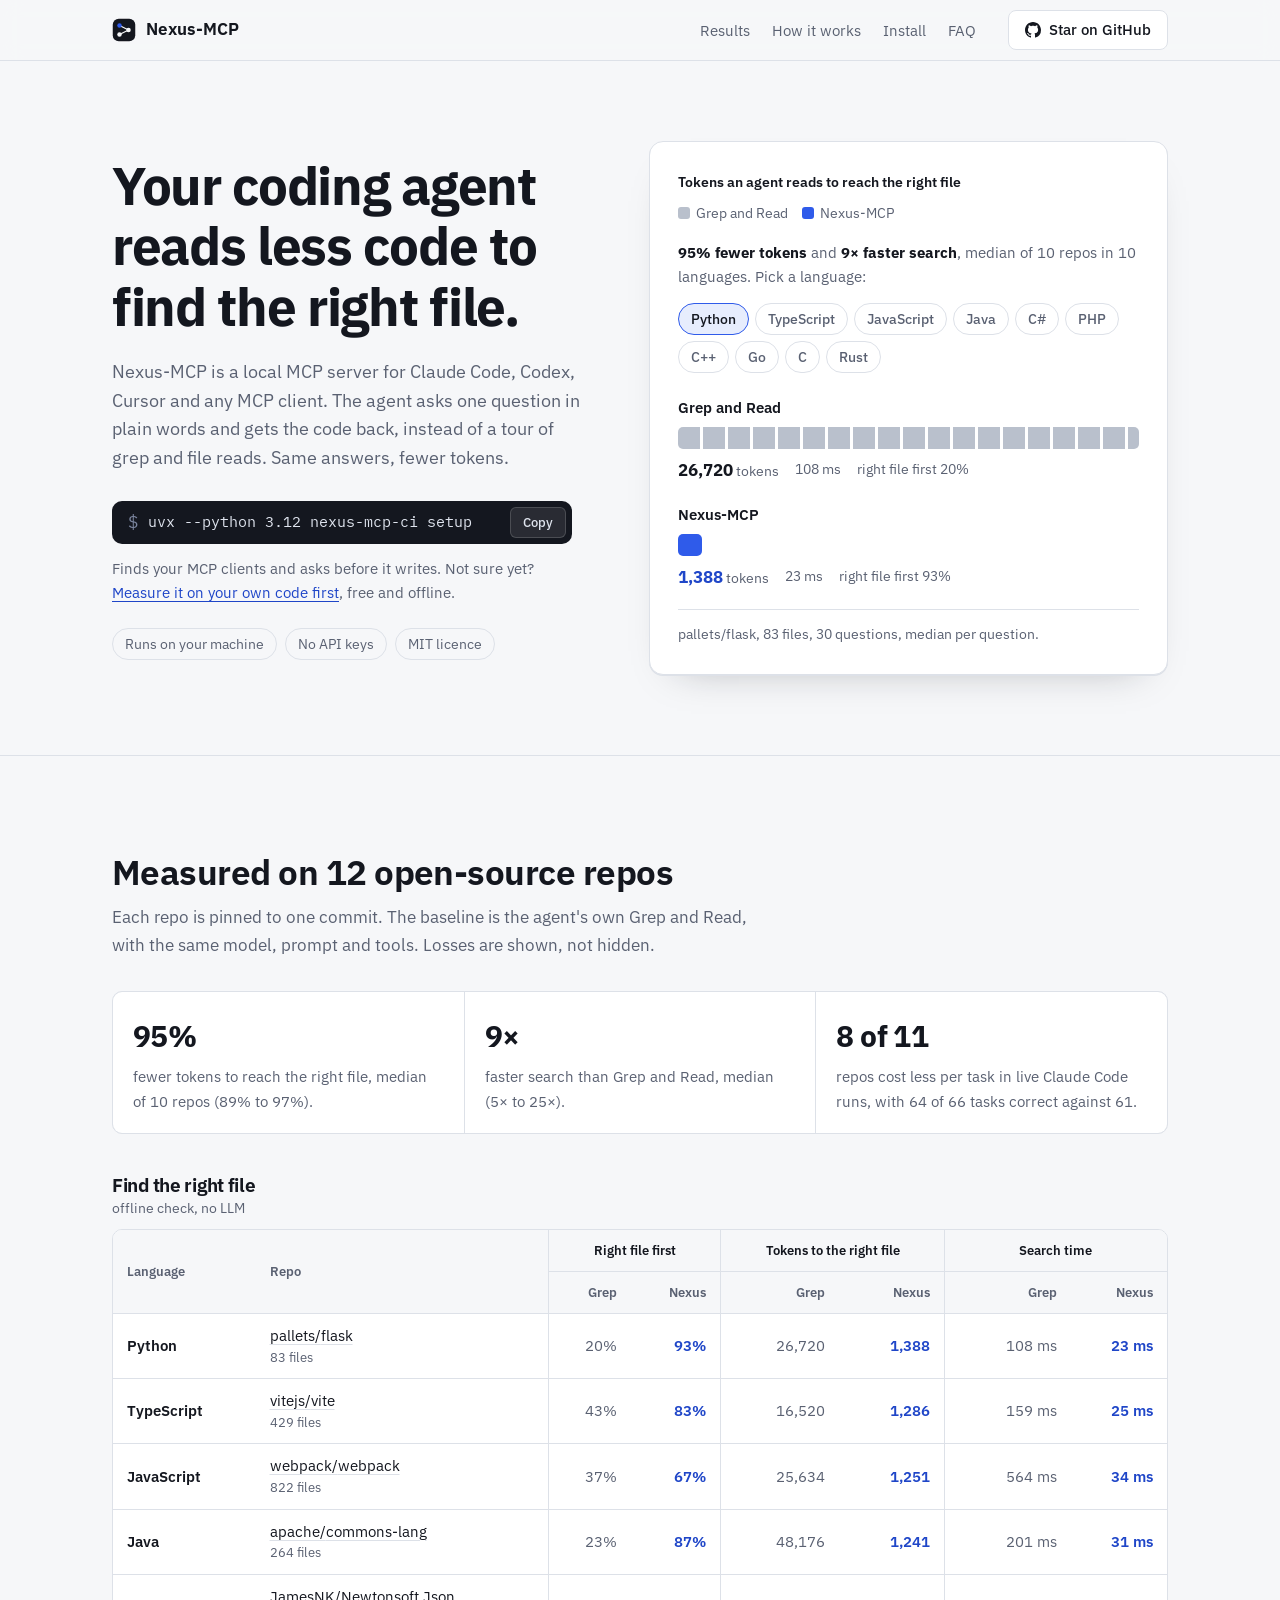
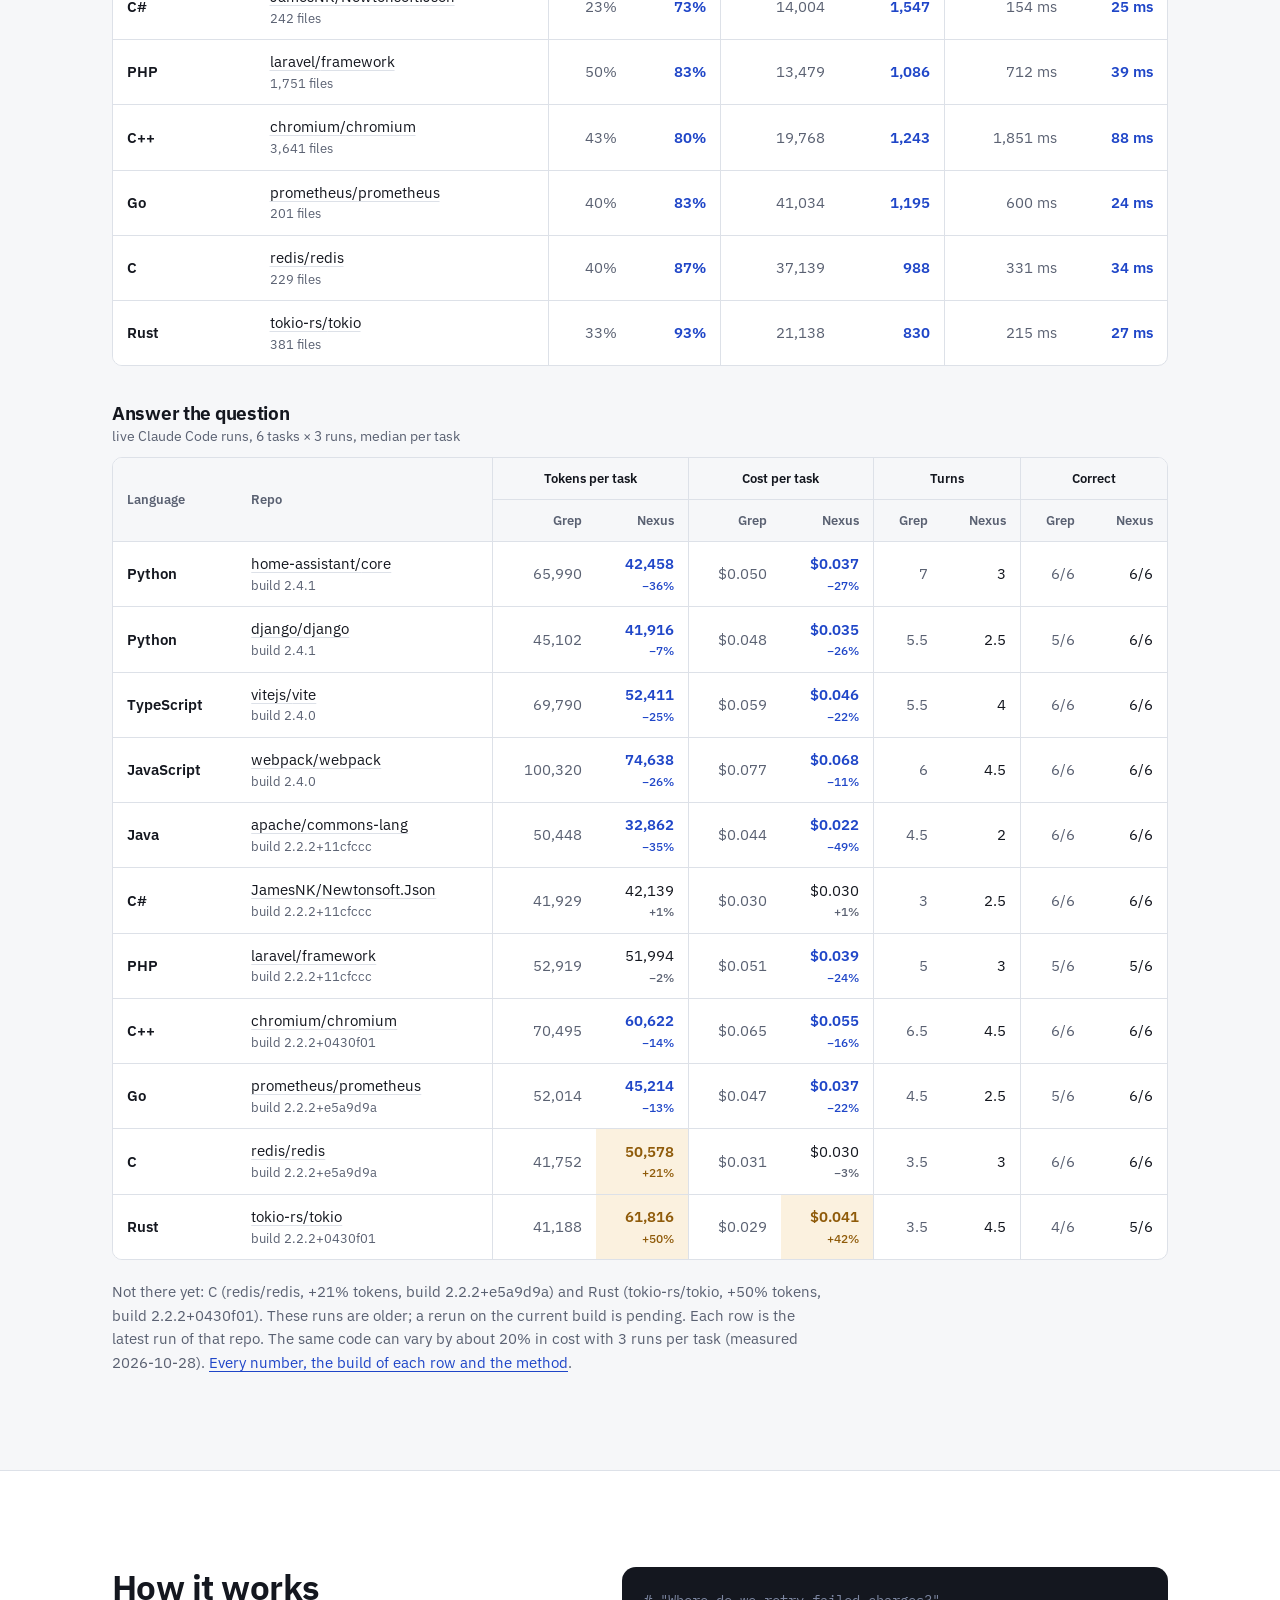
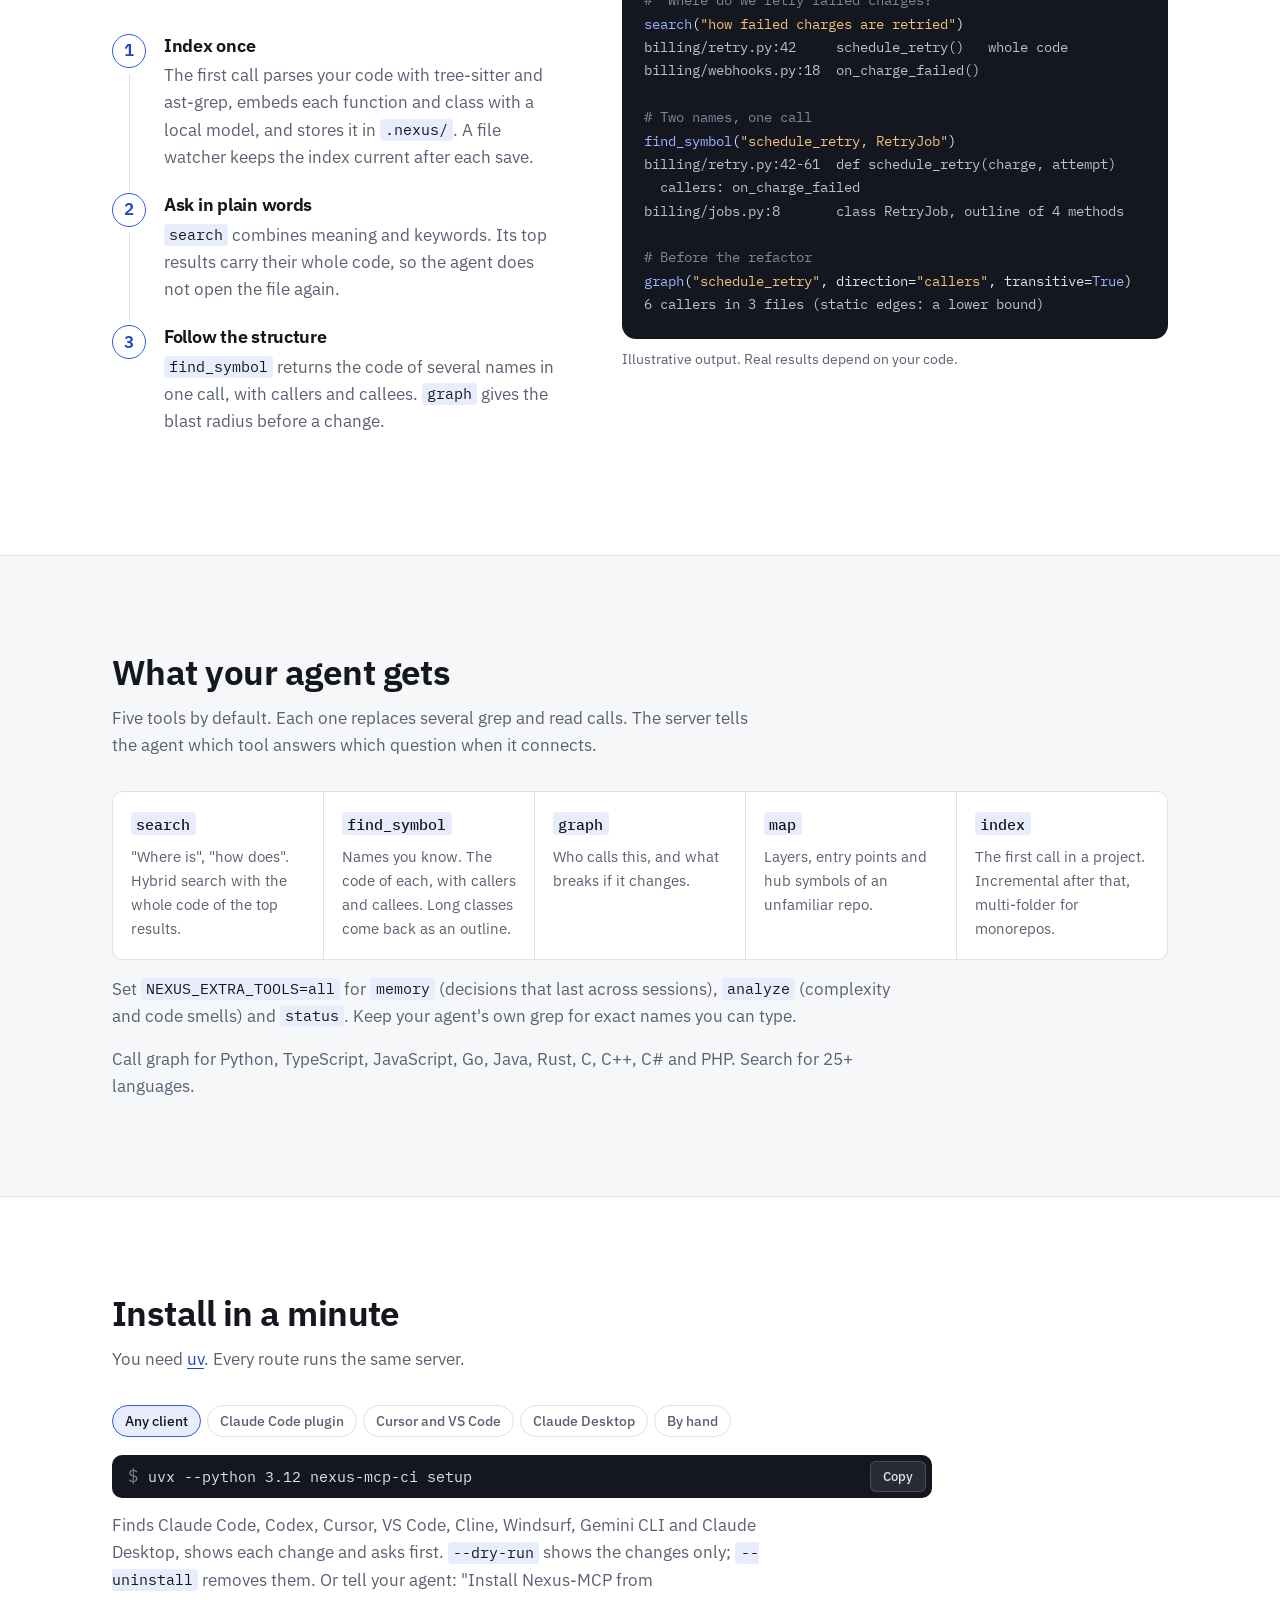
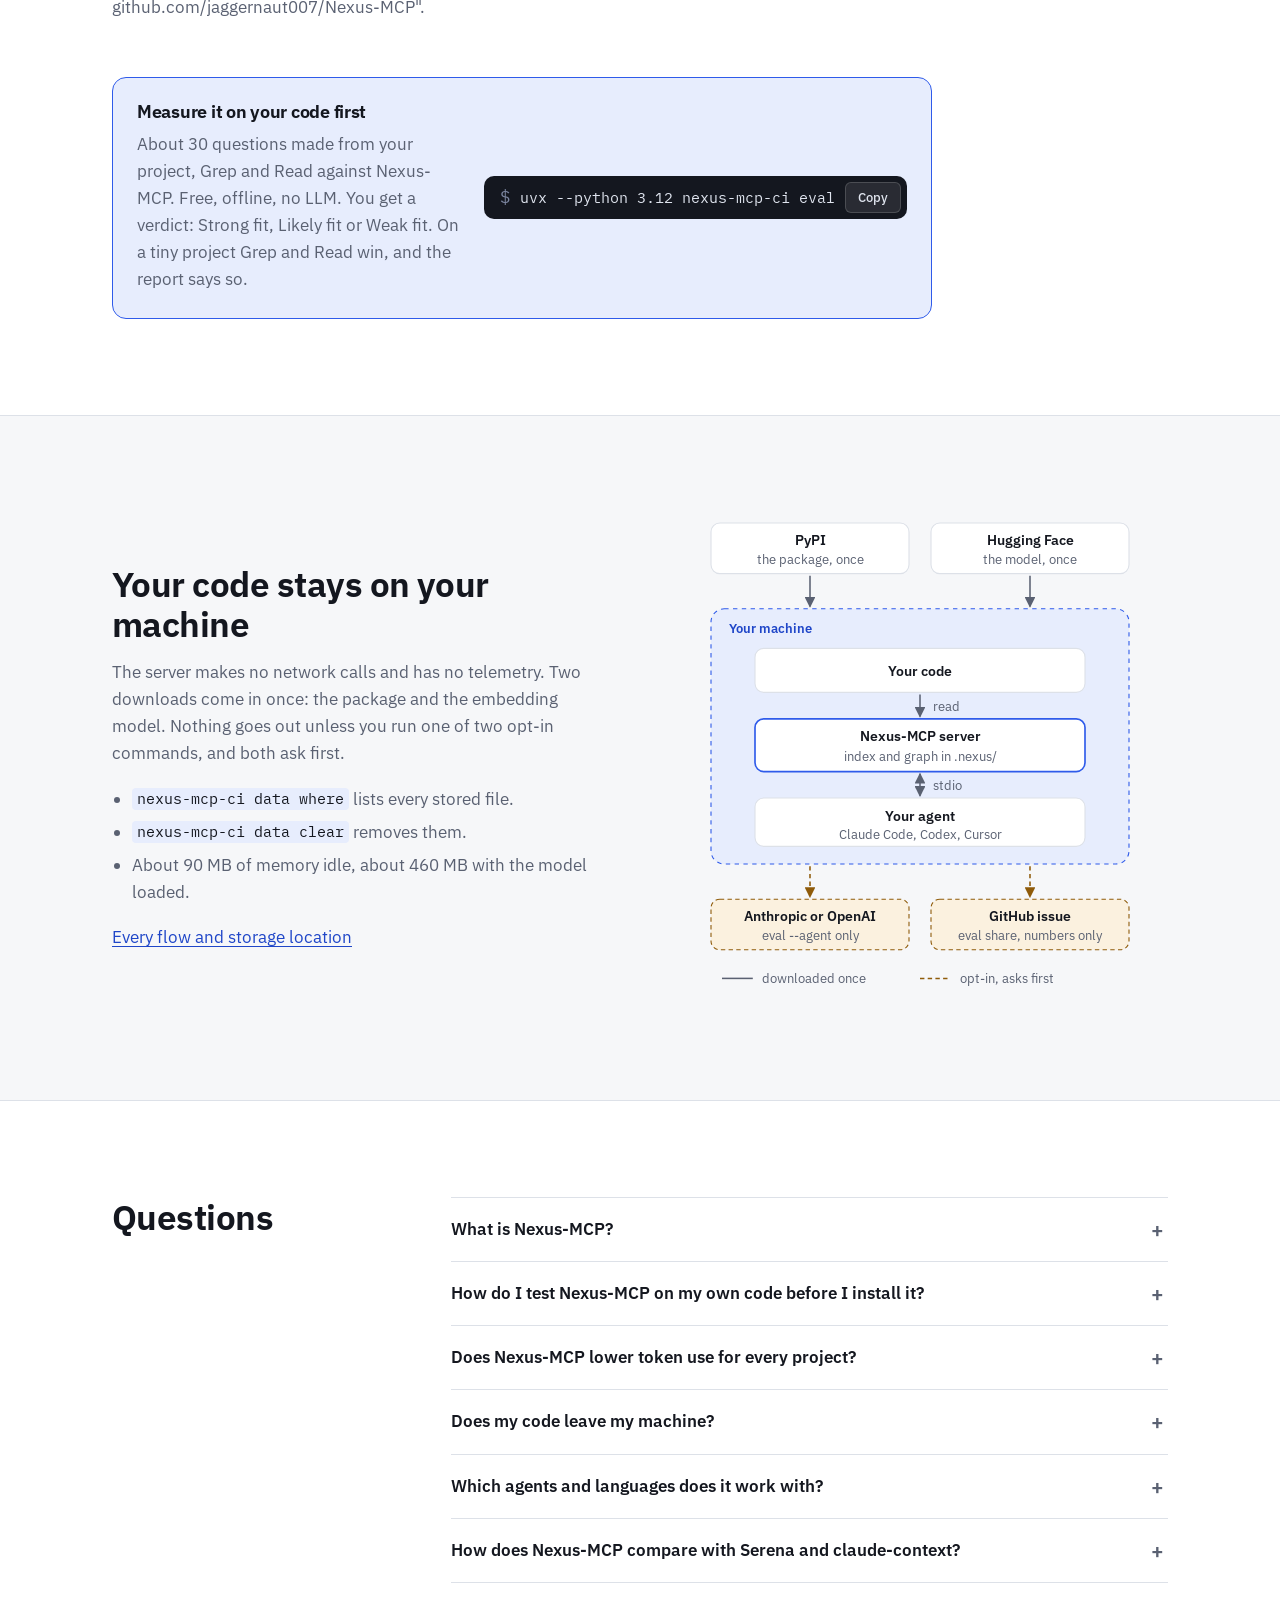
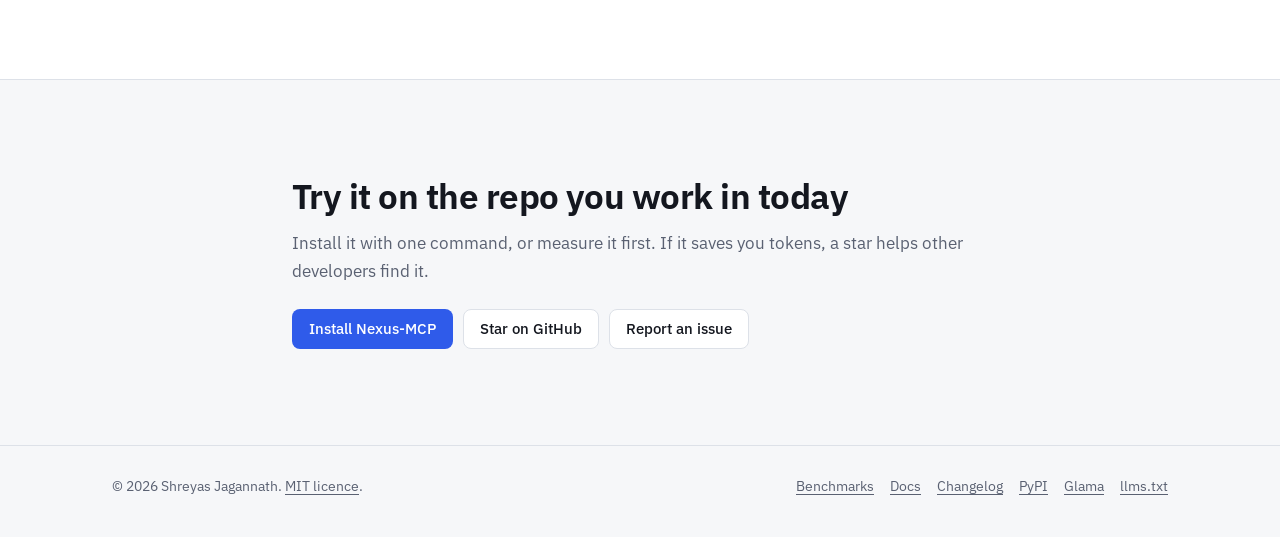
==== commit a80fe12e: "docs: rewrite the README and the site around the token story The README goes from 830 to about 200 l" ====
--- a/site/index.html
+++ b/site/index.html
@@ -3,27 +3,26 @@
 <head>
   <meta charset="utf-8">
   <meta name="viewport" content="width=device-width, initial-scale=1">
-  <title>Nexus-MCP: MCP Server for AI Coding Agent Memory &amp; Code Search</title>
-  <meta name="description" content="Local MCP server that gives Claude Code, Cursor and other AI coding agents persistent project memory, a live codebase map and code search that cuts agent turns. No API keys.">
-  <meta name="keywords" content="MCP server, Model Context Protocol, Claude Code memory, AI coding agent context, code search MCP, codebase documentation, semantic code search">
+  <title>Nexus-MCP: code search that cuts coding-agent tokens</title>
+  <meta name="description" content="Local MCP server for Claude Code, Cursor, Codex and any MCP client. Hybrid code search and a code graph: the agent reaches the right file with far fewer tokens. Measured on 12 open-source repos in 10 languages. No API keys, MIT.">
   <meta name="author" content="Shreyas Jagannath">
   <meta name="robots" content="index, follow, max-snippet:-1, max-image-preview:large, max-video-preview:-1">
   <link rel="canonical" href="https://jaggernaut007.github.io/nexus-mcp/">
   <meta property="og:site_name" content="Nexus-MCP">
   <meta property="og:type" content="website">
   <meta property="og:url" content="https://jaggernaut007.github.io/nexus-mcp/">
-  <meta property="og:title" content="Nexus-MCP: MCP Server for AI Coding Agent Memory &amp; Code Search">
-  <meta property="og:description" content="Persistent project memory, a live codebase map and code lookup in fewer turns for any MCP agent. Local, private, no API keys.">
+  <meta property="og:title" content="Nexus-MCP: code search that cuts coding-agent tokens">
+  <meta property="og:description" content="Your coding agent reads less code to find the right file. Measured on 12 open-source repos in 10 languages. Local, no API keys, MIT.">
   <meta property="og:image" content="https://jaggernaut007.github.io/nexus-mcp/og.png">
   <meta property="og:image:width" content="1200">
   <meta property="og:image:height" content="630">
-  <meta property="og:image:alt" content="Nexus-MCP. Your agent forgets. Your codebase shouldn't.">
+  <meta property="og:image:alt" content="Nexus-MCP logo and tagline">
   <meta name="twitter:card" content="summary_large_image">
-  <meta name="twitter:title" content="Nexus-MCP: MCP Server for AI Coding Agent Memory &amp; Code Search">
-  <meta name="twitter:description" content="Persistent project memory, a live codebase map and code lookup in fewer turns for any MCP agent. Local and private.">
+  <meta name="twitter:title" content="Nexus-MCP: code search that cuts coding-agent tokens">
+  <meta name="twitter:description" content="Your coding agent reads less code to find the right file. Local, no API keys, MIT.">
   <meta name="twitter:image" content="https://jaggernaut007.github.io/nexus-mcp/og.png">
-  <meta name="theme-color" content="#f5f1ea" media="(prefers-color-scheme: light)">
-  <meta name="theme-color" content="#111317" media="(prefers-color-scheme: dark)">
+  <meta name="theme-color" content="#f6f7f9" media="(prefers-color-scheme: light)">
+  <meta name="theme-color" content="#0f1218" media="(prefers-color-scheme: dark)">
   <link rel="icon" href="favicon.svg" type="image/svg+xml">
   <link rel="alternate" type="text/plain" href="llms.txt" title="llms.txt">
   <script type="application/ld+json">
@@ -36,43 +35,34 @@
       "url": "https://jaggernaut007.github.io/nexus-mcp/",
       "name": "Nexus-MCP",
       "inLanguage": "en",
-      "publisher": {
-        "@id": "https://jaggernaut007.github.io/nexus-mcp/#author"
-      }
+      "publisher": { "@id": "https://jaggernaut007.github.io/nexus-mcp/#author" }
     },
     {
       "@type": "Person",
       "@id": "https://jaggernaut007.github.io/nexus-mcp/#author",
       "name": "Shreyas Jagannath",
       "url": "https://github.com/jaggernaut007",
-      "sameAs": [
-        "https://github.com/jaggernaut007"
-      ]
+      "sameAs": ["https://github.com/jaggernaut007"]
     },
     {
       "@type": "SoftwareApplication",
       "@id": "https://jaggernaut007.github.io/nexus-mcp/#software",
       "name": "Nexus-MCP",
-      "alternateName": [
-        "nexus-mcp-ci",
-        "Nexus MCP"
-      ],
+      "alternateName": ["nexus-mcp-ci", "Nexus MCP"],
       "applicationCategory": "DeveloperApplication",
       "applicationSubCategory": "Model Context Protocol server",
       "operatingSystem": "macOS, Linux, Windows",
       "programmingLanguage": "Python",
-      "description": "A local MCP server that gives AI coding agents persistent project memory, a live codebase map, hybrid code search and symbol lookup with code. No API keys.",
+      "description": "A local MCP server that gives AI coding agents hybrid code search, symbol lookup with code and a static call graph, so the agent reaches the right file with fewer tokens. No API keys.",
       "url": "https://jaggernaut007.github.io/nexus-mcp/",
       "downloadUrl": "https://pypi.org/project/nexus-mcp-ci/",
       "installUrl": "https://pypi.org/project/nexus-mcp-ci/",
       "codeRepository": "https://github.com/jaggernaut007/Nexus-MCP",
       "license": "https://opensource.org/licenses/MIT",
       "isAccessibleForFree": true,
-      "author": {
-        "@id": "https://jaggernaut007.github.io/nexus-mcp/#author"
-      },
+      "author": { "@id": "https://jaggernaut007.github.io/nexus-mcp/#author" },
       "softwareVersion": "2.4.5",
-      "keywords": "MCP server, Model Context Protocol, AI coding agent, Claude Code, code search, semantic memory, code intelligence, local-first",
+      "keywords": "MCP server, Model Context Protocol, AI coding agent, Claude Code, code search, token efficiency, code graph, local-first",
       "sameAs": [
         "https://github.com/jaggernaut007/Nexus-MCP",
         "https://pypi.org/project/nexus-mcp-ci/",
@@ -86,90 +76,32 @@
         {
           "@type": "Question",
           "name": "What is Nexus-MCP?",
-          "acceptedAnswer": {
-            "@type": "Answer",
-            "text": "Nexus-MCP is a local Model Context Protocol (MCP) server for AI coding agents. It gives an agent persistent project memory, a live map of the codebase, hybrid semantic and keyword code search, and the code of any symbol in one call. It runs on your machine and needs no API keys."
-          }
+          "acceptedAnswer": { "@type": "Answer", "text": "Nexus-MCP is a local Model Context Protocol (MCP) server for AI coding agents. It indexes your code and answers questions about it with hybrid search, symbol lookup and a static call graph. The agent gets the code it needs in one call instead of a series of grep and file reads, so it uses fewer tokens. It runs on your machine and needs no API keys." }
         },
         {
           "@type": "Question",
           "name": "How do I test Nexus-MCP on my own code before I install it?",
-          "acceptedAnswer": {
-            "@type": "Answer",
-            "text": "Run uvx --python 3.12 nexus-mcp-ci eval in your project folder. It compares Nexus-MCP with Grep and Read on about 30 questions made from your code, offline and with no LLM calls, and prints a verdict: Strong fit, Likely fit or Weak fit. Measured median tokens to reach the right file, Nexus-MCP against Grep and Read: 950 against 17,998 on Chromium base/ (3,638 files), 1,301 against 24,774 on pallets/click (91 files) and 1,234 against 5,385 on the Nexus-MCP source. For real agent cost, nexus-mcp-ci eval --agent claude runs a paid A/B with your own Claude Code login after it shows the cost."
-          }
+          "acceptedAnswer": { "@type": "Answer", "text": "Run uvx --python 3.12 nexus-mcp-ci eval in your project folder. It compares Nexus-MCP with Grep and Read on about 30 questions made from your code, offline and with no LLM calls, and prints a verdict: Strong fit, Likely fit or Weak fit. For the real agent cost, nexus-mcp-ci eval --agent claude runs a paid A/B with your own Claude Code login after it shows the cost." }
         },
         {
           "@type": "Question",
+          "name": "Does Nexus-MCP lower token use for every project?",
+          "acceptedAnswer": { "@type": "Answer", "text": "Not for every project. The saving is large on code the model does not know and small on code it knows from training, and on a tiny project Grep and Read win. The results table on this page shows every repo we measured, including the ones where Nexus-MCP used more tokens." }
+        },
+        {
+          "@type": "Question",
+          "name": "Does my code leave my machine?",
+          "acceptedAnswer": { "@type": "Answer", "text": "No. Parsing, embeddings and the index all run locally. Nexus-MCP sends no code to any service, has no telemetry and needs no API keys. The embedding model downloads once; set NEXUS_OFFLINE=1 after that. Only the opt-in eval --agent and eval share commands send anything, and both ask first." }
+        },
+        {
+          "@type": "Question",
+          "name": "Which agents and languages does it work with?",
+          "acceptedAnswer": { "@type": "Answer", "text": "Any MCP client that supports the stdio transport, including Claude Code, Claude Desktop, Codex, Cursor, VS Code, Cline, Windsurf and Gemini CLI. Search, symbols and the call graph cover Python, TypeScript, JavaScript, Go, Java, Rust, C, C++, C# and PHP. Search covers more than 25 languages." }
+        },
+        {
+          "@type": "Question",
           "name": "How does Nexus-MCP compare with Serena and claude-context?",
-          "acceptedAnswer": {
-            "@type": "Answer",
-            "text": "Serena finds code through language servers and can edit code. claude-context runs hybrid search over a vector database such as Milvus or Zilliz Cloud with an embedding provider. Nexus-MCP is read only and fully local: hybrid vector and BM25 search in a local LanceDB index with a local embedding model, a static call graph for six languages, and project memory. Measure it on your own repository with nexus-mcp-ci eval instead of relying on any comparison."
-          }
-        },
-        {
-          "@type": "Question",
-          "name": "How do I give Claude Code persistent memory across sessions?",
-          "acceptedAnswer": {
-            "@type": "Answer",
-            "text": "Install Nexus-MCP with pip install nexus-mcp-ci, then register it with claude mcp add nexus-mcp -- nexus-mcp-ci. The agent can then store decisions, notes and preferences with the memory tool and recall them by meaning in later sessions. The memory store is local and any MCP client can read it."
-          }
-        },
-        {
-          "@type": "Question",
-          "name": "Does Nexus-MCP lower token use?",
-          "acceptedAnswer": {
-            "@type": "Answer",
-            "text": "On the projects we measured, yes, through fewer turns. In 12 live questions per project with Claude Sonnet, Nexus-MCP cut turns from 55 to 35 on a private 460-file project and from 93 to 71 on django. Cost fell by 22% and 3%. Cost varies by about 20% over 3 runs, so the django result is about equal."
-          }
-        },
-        {
-          "@type": "Question",
-          "name": "Is Nexus-MCP free?",
-          "acceptedAnswer": {
-            "@type": "Answer",
-            "text": "Yes. Nexus-MCP is open source under the MIT license, for any use, including at work."
-          }
-        },
-        {
-          "@type": "Question",
-          "name": "Does my code leave my machine?",
-          "acceptedAnswer": {
-            "@type": "Answer",
-            "text": "No. Parsing, embeddings, the vector store and the memory store all run locally. Nexus-MCP sends no code to any service, has no telemetry and needs no API keys. The embedding model downloads once, at first use; set NEXUS_OFFLINE=1 after that. The index lives in .nexus/ in your project: nexus-mcp-ci data where lists every stored file and nexus-mcp-ci data clear removes them. Only the opt-in eval --agent (through your own Claude or Codex CLI) and eval share (numbers only) send anything, and both ask first."
-          }
-        },
-        {
-          "@type": "Question",
-          "name": "Which AI coding agents and MCP clients does it work with?",
-          "acceptedAnswer": {
-            "@type": "Answer",
-            "text": "Any MCP client that supports the stdio transport. That includes Claude Code, Claude Desktop, Cursor, Windsurf, Cline, Continue and Goose."
-          }
-        },
-        {
-          "@type": "Question",
-          "name": "Which programming languages does Nexus-MCP support?",
-          "acceptedAnswer": {
-            "@type": "Answer",
-            "text": "Search covers more than 25 languages through tree-sitter. The benchmarks page gives measured token savings and accuracy for TypeScript, JavaScript, Java and C++, each on a pinned public project."
-          }
-        },
-        {
-          "@type": "Question",
-          "name": "Will the code index go stale?",
-          "acceptedAnswer": {
-            "@type": "Answer",
-            "text": "A debounced file watcher re-indexes changed files a few seconds after you save. The status and search tools also run a throttled staleness check and flag old results. Branch switches are detected by file modification time."
-          }
-        },
-        {
-          "@type": "Question",
-          "name": "What is not finished yet?",
-          "acceptedAnswer": {
-            "@type": "Answer",
-            "text": "The graph tool uses static call edges, so it cannot see dynamic dispatch or callbacks and its results are a lower bound. The README lists all known limits."
-          }
+          "acceptedAnswer": { "@type": "Answer", "text": "Serena finds code through language servers and can edit code. claude-context runs hybrid search over a vector database with an embedding provider. Nexus-MCP is read only and fully local: hybrid search in a local index with a local embedding model, and a static call graph for ten languages. Measure it on your own repository with nexus-mcp-ci eval instead of relying on any comparison." }
         }
       ]
     }
@@ -178,7 +110,7 @@
   </script>
   <link rel="preconnect" href="https://fonts.googleapis.com">
   <link rel="preconnect" href="https://fonts.gstatic.com" crossorigin>
-  <link href="https://fonts.googleapis.com/css2?family=Instrument+Serif:ital@0;1&family=IBM+Plex+Sans:wght@400;500;600&family=JetBrains+Mono:wght@400;500&display=swap" rel="stylesheet">
+  <link href="https://fonts.googleapis.com/css2?family=IBM+Plex+Mono:wght@400;500&family=IBM+Plex+Sans:wght@400;500;600;700&display=swap" rel="stylesheet">
   <link rel="stylesheet" href="styles.css">
 </head>
 <body>
@@ -187,318 +119,199 @@
   <header class="nav">
     <div class="wrap nav-inner">
       <a class="brand" href="#top" aria-label="Nexus-MCP home">
-        <svg width="26" height="26" viewBox="0 0 32 32" aria-hidden="true"><use href="#mark"/></svg>
+        <svg width="24" height="24" viewBox="0 0 32 32" aria-hidden="true"><use href="#mark"/></svg>
         <span>Nexus-MCP</span>
       </a>
       <nav class="nav-links" aria-label="Primary">
-        <a href="#try">Try it</a>
-        <a href="#problem">Why</a>
-        <a href="#features">Features</a>
         <a href="#results">Results</a>
-        <a href="#tools">Tools</a>
+        <a href="#how">How it works</a>
         <a href="#install">Install</a>
         <a href="#faq">FAQ</a>
       </nav>
-      <a class="btn btn-ghost gh" href="https://github.com/jaggernaut007/Nexus-MCP" rel="noopener">
+      <a class="btn btn-quiet gh" href="https://github.com/jaggernaut007/Nexus-MCP" rel="noopener">
         <svg width="16" height="16" viewBox="0 0 16 16" aria-hidden="true"><path fill="currentColor" d="M8 0C3.58 0 0 3.58 0 8c0 3.54 2.29 6.53 5.47 7.59.4.07.55-.17.55-.38 0-.19-.01-.82-.01-1.49-2.01.37-2.53-.49-2.69-.94-.09-.23-.48-.94-.82-1.13-.28-.15-.68-.52-.01-.53.63-.01 1.08.58 1.23.82.72 1.21 1.87.87 2.33.66.07-.52.28-.87.51-1.07-1.78-.2-3.64-.89-3.64-3.95 0-.87.31-1.59.82-2.15-.08-.2-.36-1.02.08-2.12 0 0 .67-.21 2.2.82.64-.18 1.32-.27 2-.27.68 0 1.36.09 2 .27 1.53-1.04 2.2-.82 2.2-.82.44 1.1.16 1.92.08 2.12.51.56.82 1.27.82 2.15 0 3.07-1.87 3.75-3.65 3.95.29.25.54.73.54 1.48 0 1.07-.01 1.93-.01 2.2 0 .21.15.46.55.38A8.013 8.013 0 0016 8c0-4.42-3.58-8-8-8z"/></svg>
-        <span>Star</span>
+        <span>Star on GitHub</span>
         <span class="stars" data-stars hidden></span>
       </a>
     </div>
   </header>
 
   <main id="main">
-    <!-- HERO -->
     <section class="hero" id="top">
       <div class="wrap hero-grid">
         <div class="hero-copy">
-          <p class="eyebrow"><span class="dot"></span> Local MCP server · <a href="https://github.com/jaggernaut007/Nexus-MCP/releases/tag/v2.4.5" rel="noopener">v2.4.5</a> · Python 3.10–3.12</p>
-          <h1>Your agent forgets.<br><em>Your codebase shouldn't.</em></h1>
-          <p class="lede">
-            Nexus-MCP gives AI coding agents the context they lose between sessions.
-            It keeps project decisions in a searchable memory, draws a live map of your
-            architecture, and returns the code your agent asks for in fewer calls. It runs on your machine.
-            It needs no API keys.
-          </p>
-          <div class="cta-row">
-            <div class="cmd" role="group" aria-label="Evaluate command">
-              <span class="prompt" aria-hidden="true">$</span>
-              <code>uvx --python 3.12 nexus-mcp-ci eval</code>
-              <button class="copy" data-copy="uvx --python 3.12 nexus-mcp-ci eval" aria-label="Copy evaluate command">Copy</button>
-            </div>
-            <a class="btn btn-primary" href="#try">Test it on your repo →</a>
-          </div>
-          <p class="lede small">Free, offline, no LLM calls: it measures Nexus-MCP against Grep and Read on your own code. Already convinced? <a href="#install">Set it up in 60 seconds</a>. Like it? <a href="https://github.com/jaggernaut007/Nexus-MCP" rel="noopener">Star it on GitHub</a> so other developers find it.</p>
-          <ul class="proof">
-            <li><strong>0</strong> API keys</li>
-            <li><strong>~90 MB</strong> RAM idle</li>
-            <li><strong>25+</strong> languages</li>
-            <li><strong>8</strong> focused tools</li>
+          <h1>Your coding agent reads less code to find the right file.</h1>
+          <p class="lede">Nexus-MCP is a local MCP server for Claude Code, Codex, Cursor and any MCP client. The agent asks one question in plain words and gets the code back, instead of a tour of grep and file reads. Same answers, fewer tokens.</p>
+          <div class="cmd" role="group" aria-label="Install command">
+            <span class="prompt" aria-hidden="true">$</span>
+            <code>uvx --python 3.12 nexus-mcp-ci setup</code>
+            <button class="copy" data-copy="uvx --python 3.12 nexus-mcp-ci setup" aria-label="Copy the install command">Copy</button>
+          </div>
+          <p class="hero-sub">Finds your MCP clients and asks before it writes. Not sure yet? <a href="#try">Measure it on your own code first</a>, free and offline.</p>
+          <ul class="hero-facts">
+            <li>Runs on your machine</li>
+            <li>No API keys</li>
+            <li>MIT licence</li>
+            <li data-downloads hidden><a href="https://pepy.tech/projects/nexus-mcp-ci" rel="noopener"><span data-downloads-count></span> downloads</a></li>
           </ul>
         </div>
 
-        <figure class="term" aria-label="Example agent session with Nexus-MCP">
-          <div class="term-bar">
-            <span></span><span></span><span></span>
-            <p>agent session · day 14</p>
-          </div>
-          <pre class="term-body"><code><span class="c"># New session. The agent recalls last week's decision.</span>
-<span class="k">memory</span>(action=<span class="s">"search"</span>, query=<span class="s">"retry policy for payments"</span>)
-<span class="o">→ decision · 9 days ago · tags: file:billing/retry.py</span>
-<span class="o">  "Use exponential backoff, max 5 tries. Never retry</span>
-<span class="o">   card_declined. Agreed with @ops after the March outage."</span>
-
-<span class="c"># Where does that live? Ask by concept, not by name.</span>
+        <figure class="trace" aria-labelledby="trace-title">
+          <figcaption id="trace-title">
+            <span class="trace-title">Tokens an agent reads to reach the right file</span>
+            <span class="trace-key"><span class="key key-grep"></span>Grep and Read <span class="key key-nexus"></span>Nexus-MCP</span>
+          </figcaption>
+          <!-- Generated from benchmarks/published/results.json by scripts/publish_results.py. -->
+          <!-- hero:start -->
+<p class="trace-claim"><strong>95% fewer tokens</strong> and <strong>9× faster search</strong>, median of 10 repos in 10 languages. Pick a language:</p><div class="trace-tabs" role="tablist" aria-label="Language"><button role="tab" id="trace-tab-python" aria-controls="trace-python" aria-selected="true">Python</button><button role="tab" id="trace-tab-typescript" aria-controls="trace-typescript" aria-selected="false" tabindex="-1">TypeScript</button><button role="tab" id="trace-tab-javascript" aria-controls="trace-javascript" aria-selected="false" tabindex="-1">JavaScript</button><button role="tab" id="trace-tab-java" aria-controls="trace-java" aria-selected="false" tabindex="-1">Java</button><button role="tab" id="trace-tab-c" aria-controls="trace-c" aria-selected="false" tabindex="-1">C#</button><button role="tab" id="trace-tab-php" aria-controls="trace-php" aria-selected="false" tabindex="-1">PHP</button><button role="tab" id="trace-tab-c" aria-controls="trace-c" aria-selected="false" tabindex="-1">C++</button><button role="tab" id="trace-tab-go" aria-controls="trace-go" aria-selected="false" tabindex="-1">Go</button><button role="tab" id="trace-tab-c" aria-controls="trace-c" aria-selected="false" tabindex="-1">C</button><button role="tab" id="trace-tab-rust" aria-controls="trace-rust" aria-selected="false" tabindex="-1">Rust</button></div><div class="trace-panel" role="tabpanel" id="trace-python" aria-labelledby="trace-tab-python"><div class="lane lane-grep"><p class="lane-name">Grep and Read</p><div class="bar" style="--w:100%"></div><p class="lane-stats"><span><strong>26,720</strong> tokens</span><span>108 ms</span><span>right file first 20%</span></p></div><div class="lane lane-nexus"><p class="lane-name">Nexus-MCP</p><div class="bar" style="--w:5.2%"></div><p class="lane-stats"><span><strong>1,388</strong> tokens</span><span>23 ms</span><span>right file first 93%</span></p></div><p class="trace-source">pallets/flask, 83 files, 30 questions, median per question.</p></div><div class="trace-panel" role="tabpanel" id="trace-typescript" aria-labelledby="trace-tab-typescript" hidden><div class="lane lane-grep"><p class="lane-name">Grep and Read</p><div class="bar" style="--w:100%"></div><p class="lane-stats"><span><strong>16,520</strong> tokens</span><span>159 ms</span><span>right file first 43%</span></p></div><div class="lane lane-nexus"><p class="lane-name">Nexus-MCP</p><div class="bar" style="--w:7.8%"></div><p class="lane-stats"><span><strong>1,286</strong> tokens</span><span>25 ms</span><span>right file first 83%</span></p></div><p class="trace-source">vitejs/vite, 429 files, 30 questions, median per question.</p></div><div class="trace-panel" role="tabpanel" id="trace-javascript" aria-labelledby="trace-tab-javascript" hidden><div class="lane lane-grep"><p class="lane-name">Grep and Read</p><div class="bar" style="--w:100%"></div><p class="lane-stats"><span><strong>25,634</strong> tokens</span><span>564 ms</span><span>right file first 37%</span></p></div><div class="lane lane-nexus"><p class="lane-name">Nexus-MCP</p><div class="bar" style="--w:4.9%"></div><p class="lane-stats"><span><strong>1,251</strong> tokens</span><span>34 ms</span><span>right file first 67%</span></p></div><p class="trace-source">webpack/webpack, 822 files, 30 questions, median per question.</p></div><div class="trace-panel" role="tabpanel" id="trace-java" aria-labelledby="trace-tab-java" hidden><div class="lane lane-grep"><p class="lane-name">Grep and Read</p><div class="bar" style="--w:100%"></div><p class="lane-stats"><span><strong>48,176</strong> tokens</span><span>201 ms</span><span>right file first 23%</span></p></div><div class="lane lane-nexus"><p class="lane-name">Nexus-MCP</p><div class="bar" style="--w:2.6%"></div><p class="lane-stats"><span><strong>1,241</strong> tokens</span><span>31 ms</span><span>right file first 87%</span></p></div><p class="trace-source">apache/commons-lang, 264 files, 30 questions, median per question.</p></div><div class="trace-panel" role="tabpanel" id="trace-c" aria-labelledby="trace-tab-c" hidden><div class="lane lane-grep"><p class="lane-name">Grep and Read</p><div class="bar" style="--w:100%"></div><p class="lane-stats"><span><strong>14,004</strong> tokens</span><span>154 ms</span><span>right file first 23%</span></p></div><div class="lane lane-nexus"><p class="lane-name">Nexus-MCP</p><div class="bar" style="--w:11.0%"></div><p class="lane-stats"><span><strong>1,547</strong> tokens</span><span>25 ms</span><span>right file first 73%</span></p></div><p class="trace-source">JamesNK/Newtonsoft.Json, 242 files, 30 questions, median per question.</p></div><div class="trace-panel" role="tabpanel" id="trace-php" aria-labelledby="trace-tab-php" hidden><div class="lane lane-grep"><p class="lane-name">Grep and Read</p><div class="bar" style="--w:100%"></div><p class="lane-stats"><span><strong>13,479</strong> tokens</span><span>712 ms</span><span>right file first 50%</span></p></div><div class="lane lane-nexus"><p class="lane-name">Nexus-MCP</p><div class="bar" style="--w:8.1%"></div><p class="lane-stats"><span><strong>1,086</strong> tokens</span><span>39 ms</span><span>right file first 83%</span></p></div><p class="trace-source">laravel/framework, 1,751 files, 30 questions, median per question.</p></div><div class="trace-panel" role="tabpanel" id="trace-c" aria-labelledby="trace-tab-c" hidden><div class="lane lane-grep"><p class="lane-name">Grep and Read</p><div class="bar" style="--w:100%"></div><p class="lane-stats"><span><strong>19,768</strong> tokens</span><span>1,851 ms</span><span>right file first 43%</span></p></div><div class="lane lane-nexus"><p class="lane-name">Nexus-MCP</p><div class="bar" style="--w:6.3%"></div><p class="lane-stats"><span><strong>1,243</strong> tokens</span><span>88 ms</span><span>right file first 80%</span></p></div><p class="trace-source">chromium/chromium, 3,641 files, 30 questions, median per question.</p></div><div class="trace-panel" role="tabpanel" id="trace-go" aria-labelledby="trace-tab-go" hidden><div class="lane lane-grep"><p class="lane-name">Grep and Read</p><div class="bar" style="--w:100%"></div><p class="lane-stats"><span><strong>41,034</strong> tokens</span><span>600 ms</span><span>right file first 40%</span></p></div><div class="lane lane-nexus"><p class="lane-name">Nexus-MCP</p><div class="bar" style="--w:2.9%"></div><p class="lane-stats"><span><strong>1,195</strong> tokens</span><span>24 ms</span><span>right file first 83%</span></p></div><p class="trace-source">prometheus/prometheus, 201 files, 30 questions, median per question.</p></div><div class="trace-panel" role="tabpanel" id="trace-c" aria-labelledby="trace-tab-c" hidden><div class="lane lane-grep"><p class="lane-name">Grep and Read</p><div class="bar" style="--w:100%"></div><p class="lane-stats"><span><strong>37,139</strong> tokens</span><span>331 ms</span><span>right file first 40%</span></p></div><div class="lane lane-nexus"><p class="lane-name">Nexus-MCP</p><div class="bar" style="--w:2.7%"></div><p class="lane-stats"><span><strong>988</strong> tokens</span><span>34 ms</span><span>right file first 87%</span></p></div><p class="trace-source">redis/redis, 229 files, 30 questions, median per question.</p></div><div class="trace-panel" role="tabpanel" id="trace-rust" aria-labelledby="trace-tab-rust" hidden><div class="lane lane-grep"><p class="lane-name">Grep and Read</p><div class="bar" style="--w:100%"></div><p class="lane-stats"><span><strong>21,138</strong> tokens</span><span>215 ms</span><span>right file first 33%</span></p></div><div class="lane lane-nexus"><p class="lane-name">Nexus-MCP</p><div class="bar" style="--w:3.9%"></div><p class="lane-stats"><span><strong>830</strong> tokens</span><span>27 ms</span><span>right file first 93%</span></p></div><p class="trace-source">tokio-rs/tokio, 381 files, 30 questions, median per question.</p></div>
+          <!-- hero:end -->
+        </figure>
+      </div>
+    </section>
+
+    <section class="section" id="results">
+      <div class="wrap">
+        <div class="section-head">
+          <h2>Measured on 12 open-source repos</h2>
+          <p>Each repo is pinned to one commit. The baseline is the agent's own Grep and Read, with the same model, prompt and tools. Losses are shown, not hidden.</p>
+        </div>
+        <div class="results-body">
+          <!-- Generated from benchmarks/published/results.json by scripts/publish_results.py. -->
+          <!-- results:start -->
+<div class="results-summary">
+  <p><strong>95%</strong> fewer tokens to reach the right file, median of 10 repos (89% to 97%).</p>
+  <p><strong>9×</strong> faster search than Grep and Read, median (5× to 25×).</p>
+  <p><strong>8 of 11</strong> repos cost less per task in live Claude Code runs, with 64 of 66 tasks correct against 61.</p>
+</div>
+<h3 id="offline-title">Find the right file <span>offline check, no LLM</span></h3>
+<div class="table-scroll" tabindex="0" role="region" aria-labelledby="offline-title"><table class="bench"><thead><tr><th rowspan="2" scope="col">Language</th><th rowspan="2" scope="col">Repo</th><th colspan="2" scope="colgroup">Right file first</th><th colspan="2" scope="colgroup">Tokens to the right file</th><th colspan="2" scope="colgroup">Search time</th></tr><tr><th scope="col" class="base">Grep</th><th scope="col">Nexus</th><th scope="col" class="base">Grep</th><th scope="col">Nexus</th><th scope="col" class="base">Grep</th><th scope="col">Nexus</th></tr></thead><tbody><tr><th scope="row">Python</th><td class="repo"><a href="https://github.com/pallets/flask" rel="noopener">pallets/<wbr>flask</a><span>83 files</span></td><td class="base">20%</td><td class="win">93%</td><td class="base">26,720</td><td class="win">1,388</td><td class="base">108 ms</td><td class="win">23 ms</td></tr><tr><th scope="row">TypeScript</th><td class="repo"><a href="https://github.com/vitejs/vite" rel="noopener">vitejs/<wbr>vite</a><span>429 files</span></td><td class="base">43%</td><td class="win">83%</td><td class="base">16,520</td><td class="win">1,286</td><td class="base">159 ms</td><td class="win">25 ms</td></tr><tr><th scope="row">JavaScript</th><td class="repo"><a href="https://github.com/webpack/webpack" rel="noopener">webpack/<wbr>webpack</a><span>822 files</span></td><td class="base">37%</td><td class="win">67%</td><td class="base">25,634</td><td class="win">1,251</td><td class="base">564 ms</td><td class="win">34 ms</td></tr><tr><th scope="row">Java</th><td class="repo"><a href="https://github.com/apache/commons-lang" rel="noopener">apache/<wbr>commons-lang</a><span>264 files</span></td><td class="base">23%</td><td class="win">87%</td><td class="base">48,176</td><td class="win">1,241</td><td class="base">201 ms</td><td class="win">31 ms</td></tr><tr><th scope="row">C#</th><td class="repo"><a href="https://github.com/JamesNK/Newtonsoft.Json" rel="noopener">JamesNK/<wbr>Newtonsoft.Json</a><span>242 files</span></td><td class="base">23%</td><td class="win">73%</td><td class="base">14,004</td><td class="win">1,547</td><td class="base">154 ms</td><td class="win">25 ms</td></tr><tr><th scope="row">PHP</th><td class="repo"><a href="https://github.com/laravel/framework" rel="noopener">laravel/<wbr>framework</a><span>1,751 files</span></td><td class="base">50%</td><td class="win">83%</td><td class="base">13,479</td><td class="win">1,086</td><td class="base">712 ms</td><td class="win">39 ms</td></tr><tr><th scope="row">C++</th><td class="repo"><a href="https://chromium.googlesource.com/chromium/src" rel="noopener">chromium/<wbr>chromium</a><span>3,641 files</span></td><td class="base">43%</td><td class="win">80%</td><td class="base">19,768</td><td class="win">1,243</td><td class="base">1,851 ms</td><td class="win">88 ms</td></tr><tr><th scope="row">Go</th><td class="repo"><a href="https://github.com/prometheus/prometheus" rel="noopener">prometheus/<wbr>prometheus</a><span>201 files</span></td><td class="base">40%</td><td class="win">83%</td><td class="base">41,034</td><td class="win">1,195</td><td class="base">600 ms</td><td class="win">24 ms</td></tr><tr><th scope="row">C</th><td class="repo"><a href="https://github.com/redis/redis" rel="noopener">redis/<wbr>redis</a><span>229 files</span></td><td class="base">40%</td><td class="win">87%</td><td class="base">37,139</td><td class="win">988</td><td class="base">331 ms</td><td class="win">34 ms</td></tr><tr><th scope="row">Rust</th><td class="repo"><a href="https://github.com/tokio-rs/tokio" rel="noopener">tokio-rs/<wbr>tokio</a><span>381 files</span></td><td class="base">33%</td><td class="win">93%</td><td class="base">21,138</td><td class="win">830</td><td class="base">215 ms</td><td class="win">27 ms</td></tr></tbody></table></div>
+<h3 id="live-title">Answer the question <span>live Claude Code runs, 6 tasks × 3 runs, median per task</span></h3>
+<div class="table-scroll" tabindex="0" role="region" aria-labelledby="live-title"><table class="bench"><thead><tr><th rowspan="2" scope="col">Language</th><th rowspan="2" scope="col">Repo</th><th colspan="2" scope="colgroup">Tokens per task</th><th colspan="2" scope="colgroup">Cost per task</th><th colspan="2" scope="colgroup">Turns</th><th colspan="2" scope="colgroup">Correct</th></tr><tr><th scope="col" class="base">Grep</th><th scope="col">Nexus</th><th scope="col" class="base">Grep</th><th scope="col">Nexus</th><th scope="col" class="base">Grep</th><th scope="col">Nexus</th><th scope="col" class="base">Grep</th><th scope="col">Nexus</th></tr></thead><tbody><tr><th scope="row">Python</th><td class="repo"><a href="https://github.com/home-assistant/core" rel="noopener">home-assistant/<wbr>core</a><span>build 2.4.1</span></td><td class="base">65,990</td><td class="win">42,458<small>−36%</small></td><td class="base">$0.050</td><td class="win">$0.037<small>−27%</small></td><td class="base">7</td><td>3</td><td class="base">6/6</td><td>6/6</td></tr><tr><th scope="row">Python</th><td class="repo"><a href="https://github.com/django/django" rel="noopener">django/<wbr>django</a><span>build 2.4.1</span></td><td class="base">45,102</td><td class="win">41,916<small>−7%</small></td><td class="base">$0.048</td><td class="win">$0.035<small>−26%</small></td><td class="base">5.5</td><td>2.5</td><td class="base">5/6</td><td>6/6</td></tr><tr><th scope="row">TypeScript</th><td class="repo"><a href="https://github.com/vitejs/vite" rel="noopener">vitejs/<wbr>vite</a><span>build 2.4.0</span></td><td class="base">69,790</td><td class="win">52,411<small>−25%</small></td><td class="base">$0.059</td><td class="win">$0.046<small>−22%</small></td><td class="base">5.5</td><td>4</td><td class="base">6/6</td><td>6/6</td></tr><tr><th scope="row">JavaScript</th><td class="repo"><a href="https://github.com/webpack/webpack" rel="noopener">webpack/<wbr>webpack</a><span>build 2.4.0</span></td><td class="base">100,320</td><td class="win">74,638<small>−26%</small></td><td class="base">$0.077</td><td class="win">$0.068<small>−11%</small></td><td class="base">6</td><td>4.5</td><td class="base">6/6</td><td>6/6</td></tr><tr><th scope="row">Java</th><td class="repo"><a href="https://github.com/apache/commons-lang" rel="noopener">apache/<wbr>commons-lang</a><span>build 2.2.2+11cfccc</span></td><td class="base">50,448</td><td class="win">32,862<small>−35%</small></td><td class="base">$0.044</td><td class="win">$0.022<small>−49%</small></td><td class="base">4.5</td><td>2</td><td class="base">6/6</td><td>6/6</td></tr><tr><th scope="row">C#</th><td class="repo"><a href="https://github.com/JamesNK/Newtonsoft.Json" rel="noopener">JamesNK/<wbr>Newtonsoft.Json</a><span>build 2.2.2+11cfccc</span></td><td class="base">41,929</td><td class="even">42,139<small>+1%</small></td><td class="base">$0.030</td><td class="even">$0.030<small>+1%</small></td><td class="base">3</td><td>2.5</td><td class="base">6/6</td><td>6/6</td></tr><tr><th scope="row">PHP</th><td class="repo"><a href="https://github.com/laravel/framework" rel="noopener">laravel/<wbr>framework</a><span>build 2.2.2+11cfccc</span></td><td class="base">52,919</td><td class="even">51,994<small>−2%</small></td><td class="base">$0.051</td><td class="win">$0.039<small>−24%</small></td><td class="base">5</td><td>3</td><td class="base">5/6</td><td>5/6</td></tr><tr><th scope="row">C++</th><td class="repo"><a href="https://chromium.googlesource.com/chromium/src" rel="noopener">chromium/<wbr>chromium</a><span>build 2.2.2+0430f01</span></td><td class="base">70,495</td><td class="win">60,622<small>−14%</small></td><td class="base">$0.065</td><td class="win">$0.055<small>−16%</small></td><td class="base">6.5</td><td>4.5</td><td class="base">6/6</td><td>6/6</td></tr><tr><th scope="row">Go</th><td class="repo"><a href="https://github.com/prometheus/prometheus" rel="noopener">prometheus/<wbr>prometheus</a><span>build 2.2.2+e5a9d9a</span></td><td class="base">52,014</td><td class="win">45,214<small>−13%</small></td><td class="base">$0.047</td><td class="win">$0.037<small>−22%</small></td><td class="base">4.5</td><td>2.5</td><td class="base">5/6</td><td>6/6</td></tr><tr><th scope="row">C</th><td class="repo"><a href="https://github.com/redis/redis" rel="noopener">redis/<wbr>redis</a><span>build 2.2.2+e5a9d9a</span></td><td class="base">41,752</td><td class="loss">50,578<small>+21%</small></td><td class="base">$0.031</td><td class="even">$0.030<small>−3%</small></td><td class="base">3.5</td><td>3</td><td class="base">6/6</td><td>6/6</td></tr><tr><th scope="row">Rust</th><td class="repo"><a href="https://github.com/tokio-rs/tokio" rel="noopener">tokio-rs/<wbr>tokio</a><span>build 2.2.2+0430f01</span></td><td class="base">41,188</td><td class="loss">61,816<small>+50%</small></td><td class="base">$0.029</td><td class="loss">$0.041<small>+42%</small></td><td class="base">3.5</td><td>4.5</td><td class="base">4/6</td><td>5/6</td></tr></tbody></table></div>
+<p class="results-note">Not there yet: C (redis/redis, +21% tokens, build 2.2.2+e5a9d9a) and Rust (tokio-rs/tokio, +50% tokens, build 2.2.2+0430f01). These runs are older; a rerun on the current build is pending. Each row is the latest run of that repo. The same code can vary by about 20% in cost with 3 runs per task (measured 2026-10-28). <a href="benchmarks.html">Every number, the build of each row and the method</a>.</p>
+          <!-- results:end -->
+        </div>
+      </div>
+    </section>
+
+    <section class="section section-alt" id="how">
+      <div class="wrap how-grid">
+        <div>
+          <h2>How it works</h2>
+          <ol class="steps">
+            <li>
+              <h3>Index once</h3>
+              <p>The first call parses your code with tree-sitter and ast-grep, embeds each function and class with a local model, and stores it in <code>.nexus/</code>. A file watcher keeps the index current after each save.</p>
+            </li>
+            <li>
+              <h3>Ask in plain words</h3>
+              <p><code>search</code> combines meaning and keywords. Its top results carry their whole code, so the agent does not open the file again.</p>
+            </li>
+            <li>
+              <h3>Follow the structure</h3>
+              <p><code>find_symbol</code> returns the code of several names in one call, with callers and callees. <code>graph</code> gives the blast radius before a change.</p>
+            </li>
+          </ol>
+        </div>
+        <figure class="session" aria-label="Example agent session">
+          <pre><code><span class="c"># "Where do we retry failed charges?"</span>
 <span class="k">search</span>(<span class="s">"how failed charges are retried"</span>)
-<span class="o">→ billing/retry.py:42    schedule_retry()      0.94</span>
-<span class="o">→ billing/webhooks.py:18 on_charge_failed()    0.88</span>
-
-<span class="c"># Read it before you touch it. No file tour.</span>
+<span class="o">billing/retry.py:42     schedule_retry()   whole code</span>
+<span class="o">billing/webhooks.py:18  on_charge_failed()</span>
+
+<span class="c"># Two names, one call</span>
 <span class="k">find_symbol</span>(<span class="s">"schedule_retry, RetryJob"</span>)
-<span class="o">→ billing/retry.py:42-61  def schedule_retry(charge, attempt)</span>
-<span class="o">  code: whole function · callers: on_charge_failed()</span>
-<span class="o">→ billing/jobs.py:8       class RetryJob · outline, 4 methods</span><span class="cursor" aria-hidden="true"></span></code></pre>
+<span class="o">billing/retry.py:42-61  def schedule_retry(charge, attempt)</span>
+<span class="o">  callers: on_charge_failed</span>
+<span class="o">billing/jobs.py:8       class RetryJob, outline of 4 methods</span>
+
+<span class="c"># Before the refactor</span>
+<span class="k">graph</span>(<span class="s">"schedule_retry"</span>, direction=<span class="s">"callers"</span>, transitive=<span class="k">True</span>)
+<span class="o">6 callers in 3 files (static edges: a lower bound)</span></code></pre>
           <figcaption>Illustrative output. Real results depend on your code.</figcaption>
         </figure>
       </div>
     </section>
 
-    <!-- WHAT IS IT (plain definition for search and answer engines) -->
-    <section class="section what" id="what-is-nexus-mcp">
-      <div class="wrap what-grid">
+    <section class="section" id="tools">
+      <div class="wrap">
+        <div class="section-head">
+          <h2>What your agent gets</h2>
+          <p>Five tools by default. Each one replaces several grep and read calls. The server tells the agent which tool answers which question when it connects.</p>
+        </div>
+        <dl class="tools">
+          <div><dt><code>search</code></dt><dd>"Where is", "how does". Hybrid search with the whole code of the top results.</dd></div>
+          <div><dt><code>find_symbol</code></dt><dd>Names you know. The code of each, with callers and callees. Long classes come back as an outline.</dd></div>
+          <div><dt><code>graph</code></dt><dd>Who calls this, and what breaks if it changes.</dd></div>
+          <div><dt><code>map</code></dt><dd>Layers, entry points and hub symbols of an unfamiliar repo.</dd></div>
+          <div><dt><code>index</code></dt><dd>The first call in a project. Incremental after that, multi-folder for monorepos.</dd></div>
+        </dl>
+        <p class="tools-more">Set <code>NEXUS_EXTRA_TOOLS=all</code> for <code>memory</code> (decisions that last across sessions), <code>analyze</code> (complexity and code smells) and <code>status</code>. Keep your agent's own grep for exact names you can type.</p>
+        <p class="tools-more">Call graph for Python, TypeScript, JavaScript, Go, Java, Rust, C, C++, C# and PHP. Search for 25+ languages.</p>
+      </div>
+    </section>
+
+    <section class="section section-alt" id="install">
+      <div class="wrap">
+        <div class="section-head">
+          <h2>Install in a minute</h2>
+          <p>You need <a href="https://docs.astral.sh/uv/getting-started/installation/" rel="noopener">uv</a>. Every route runs the same server.</p>
+        </div>
+        <div class="install">
+          <div class="tabs" role="tablist" aria-label="Install route">
+            <button role="tab" aria-selected="true" aria-controls="tab-setup" id="t-setup">Any client</button>
+            <button role="tab" aria-selected="false" aria-controls="tab-plugin" id="t-plugin" tabindex="-1">Claude Code plugin</button>
+            <button role="tab" aria-selected="false" aria-controls="tab-editor" id="t-editor" tabindex="-1">Cursor and VS Code</button>
+            <button role="tab" aria-selected="false" aria-controls="tab-desktop" id="t-desktop" tabindex="-1">Claude Desktop</button>
+            <button role="tab" aria-selected="false" aria-controls="tab-hand" id="t-hand" tabindex="-1">By hand</button>
+          </div>
+          <div class="panel" role="tabpanel" id="tab-setup" aria-labelledby="t-setup">
+            <div class="cmd"><span class="prompt" aria-hidden="true">$</span><code>uvx --python 3.12 nexus-mcp-ci setup</code><button class="copy" data-copy="uvx --python 3.12 nexus-mcp-ci setup" aria-label="Copy">Copy</button></div>
+            <p>Finds Claude Code, Codex, Cursor, VS Code, Cline, Windsurf, Gemini CLI and Claude Desktop, shows each change and asks first. <code>--dry-run</code> shows the changes only; <code>--uninstall</code> removes them. Or tell your agent: "Install Nexus-MCP from github.com/jaggernaut007/Nexus-MCP".</p>
+          </div>
+          <div class="panel" role="tabpanel" id="tab-plugin" aria-labelledby="t-plugin" hidden>
+            <pre class="block"><code>/plugin marketplace add jaggernaut007/Nexus-MCP
+/plugin install nexus-mcp@nexus-mcp</code><button class="copy" data-copy="/plugin marketplace add jaggernaut007/Nexus-MCP&#10;/plugin install nexus-mcp@nexus-mcp" aria-label="Copy">Copy</button></pre>
+            <p>The plugin registers the server and a short skill that tells the agent when to use each tool. Use the plugin or <code>setup</code>, not both.</p>
+          </div>
+          <div class="panel" role="tabpanel" id="tab-editor" aria-labelledby="t-editor" hidden>
+            <p class="links"><a class="btn btn-quiet" href="cursor://anysphere.cursor-deeplink/mcp/install?name=nexus-mcp&amp;config=eyJjb21tYW5kIjoidXZ4IiwiYXJncyI6WyItLXB5dGhvbiIsIjMuMTIiLCJuZXh1cy1tY3AtY2kiXX0=">Add to Cursor</a> <a class="btn btn-quiet" href="https://vscode.dev/redirect/mcp/install?name=nexus-mcp&amp;config=%7B%22type%22%3A%22stdio%22%2C%22command%22%3A%22uvx%22%2C%22args%22%3A%5B%22--python%22%2C%223.12%22%2C%22nexus-mcp-ci%22%5D%7D" rel="noopener">Add to VS Code</a></p>
+            <p>One click each. Both run <code>uvx --python 3.12 nexus-mcp-ci</code>.</p>
+          </div>
+          <div class="panel" role="tabpanel" id="tab-desktop" aria-labelledby="t-desktop" hidden>
+            <p>Download <code>nexus-mcp.mcpb</code> from the <a href="https://github.com/jaggernaut007/Nexus-MCP/releases/latest" rel="noopener">latest release</a> and open it. Claude Desktop installs the server.</p>
+          </div>
+          <div class="panel" role="tabpanel" id="tab-hand" aria-labelledby="t-hand" hidden>
+            <div class="cmd"><span class="prompt" aria-hidden="true">$</span><code>claude mcp add nexus-mcp -- uvx --python 3.12 nexus-mcp-ci</code><button class="copy" data-copy="claude mcp add nexus-mcp -- uvx --python 3.12 nexus-mcp-ci" aria-label="Copy">Copy</button></div>
+            <pre class="block"><code>{
+  "mcpServers": {
+    "nexus-mcp": { "command": "uvx", "args": ["--python", "3.12", "nexus-mcp-ci"] }
+  }
+}</code><button class="copy" data-copy='{&#10;  "mcpServers": {&#10;    "nexus-mcp": { "command": "uvx", "args": ["--python", "3.12", "nexus-mcp-ci"] }&#10;  }&#10;}' aria-label="Copy">Copy</button></pre>
+            <p>Any client that speaks MCP over stdio takes this config. Docker and GitHub Actions: <a href="https://github.com/jaggernaut007/Nexus-MCP/blob/main/docs/DISTRIBUTION.md" rel="noopener">every channel</a>.</p>
+          </div>
+        </div>
+
+        <div class="try" id="try">
+          <div>
+            <h3>Measure it on your code first</h3>
+            <p>About 30 questions made from your project, Grep and Read against Nexus-MCP. Free, offline, no LLM. You get a verdict: Strong fit, Likely fit or Weak fit. On a tiny project Grep and Read win, and the report says so.</p>
+          </div>
+          <div class="cmd"><span class="prompt" aria-hidden="true">$</span><code>uvx --python 3.12 nexus-mcp-ci eval</code><button class="copy" data-copy="uvx --python 3.12 nexus-mcp-ci eval" aria-label="Copy the evaluate command">Copy</button></div>
+        </div>
+      </div>
+    </section>
+
+    <section class="section" id="privacy">
+      <div class="wrap privacy-grid">
         <div>
-          <p class="kicker">In one paragraph</p>
-          <h2>What is Nexus-MCP?</h2>
-        </div>
-        <div class="what-copy">
-          <p><strong>Nexus-MCP is a local Model Context Protocol (MCP) server for AI coding agents.</strong> It adds three things an agent lacks by default: persistent project memory across sessions, a live map of your codebase, and the code of any function or class, with its callers, in one call. It works with Claude Code, Claude Desktop, Cursor, Windsurf, Cline, Continue and Goose.</p>
-          <dl class="facts">
-            <div><dt>Install</dt><dd><code>pip install nexus-mcp-ci</code></dd></div>
-            <div><dt>Runs</dt><dd>Locally. No API keys.</dd></div>
-            <div><dt>Transport</dt><dd>MCP over stdio</dd></div>
-            <div><dt>Languages</dt><dd>25+ (tree-sitter)</dd></div>
-            <div><dt>License</dt><dd>MIT. Free for any use, including at work.</dd></div>
-            <div data-downloads hidden><dt>Downloads</dt><dd><a href="https://pepy.tech/projects/nexus-mcp-ci" rel="noopener"><span data-downloads-count></span> total</a> on PyPI (<a href="https://pypistats.org/packages/nexus-mcp-ci" rel="noopener">pypistats</a>)</dd></div>
-            <div><dt>Listed on</dt><dd><a href="https://pypi.org/project/nexus-mcp-ci/" rel="noopener">PyPI</a>, <a href="https://glama.ai/mcp/servers/jaggernaut007/Nexus-MCP" rel="noopener">Glama</a>, <a href="https://github.com/jaggernaut007/Nexus-MCP" rel="noopener">GitHub</a></dd></div>
-          </dl>
-        </div>
-      </div>
-    </section>
-
-    <!-- TRY IT (evaluate before you adopt) -->
-    <section class="section install" id="try">
-      <div class="wrap">
-        <p class="kicker">Not sure yet?</p>
-        <h2>Measure it on your own code first.</h2>
-        <p class="lede small">One command compares Nexus-MCP with Grep and Read on questions made from your project. It is free, runs offline and calls no LLM. Your code does not leave your machine.</p>
-        <ol class="steps">
-          <li>
-            <h3>Run the check in your project folder</h3>
-            <div class="cmd wide"><span class="prompt" aria-hidden="true">$</span><code>uvx --python 3.12 nexus-mcp-ci eval</code><button class="copy" data-copy="uvx --python 3.12 nexus-mcp-ci eval" aria-label="Copy">Copy</button></div>
-            <p>No project at hand? <code>uvx --python 3.12 nexus-mcp-ci eval --example</code> runs it on the Nexus-MCP source. A public repo URL works too.</p>
-          </li>
-          <li>
-            <h3>Read the verdict</h3>
-            <p>"Strong fit", "Likely fit" or "Weak fit", with the tokens an agent needs to reach the right file. On Chromium's <code>base/</code> (3,638 files): "Strong fit", 950 median tokens against 17,998, and the right file first in 70% of questions against 40%. On <code>pallets/click</code> (91 files): "Strong fit", 1,301 against 24,774, right file first 97% against 27%. On the Nexus-MCP source: 1,234 against 5,385. On a tiny project Grep and Read win, and the report says so. <a href="benchmarks.html">All results</a>.</p>
-          </li>
-          <li>
-            <h3>Adopt, measure the real cost, or share</h3>
-            <p>Install it in 60 seconds. Or run <code>nexus-mcp-ci eval --agent claude</code> for a paid A/B with your own Claude Code login (it shows the cost and asks first). <code>nexus-mcp-ci eval share</code> adds your numbers to the <a href="benchmarks.html">community table</a>, only after you say yes.</p>
-          </li>
-        </ol>
-      </div>
-    </section>
-
-    <!-- PROBLEM -->
-    <section class="section problem" id="problem">
-      <div class="wrap">
-        <p class="kicker">The problem</p>
-        <h2>Agents write fast. They remember nothing.</h2>
-        <div class="grid3">
-          <article class="pain">
-            <span class="num">01</span>
-            <h3>Every session starts from zero</h3>
-            <p>Why did the team pick this queue? Which test is flaky? The agent does not know. You explain it again, every day.</p>
-          </article>
-          <article class="pain">
-            <span class="num">02</span>
-            <h3>The docs drift from the code</h3>
-            <p>Architecture notes go stale after one refactor. The agent reads the old note and makes a confident, wrong change.</p>
-          </article>
-          <article class="pain">
-            <span class="num">03</span>
-            <h3>Features hide across files</h3>
-            <p>"How does checkout work?" has no single file to open. Grep needs the exact name, and you do not know it yet.</p>
-          </article>
-        </div>
-      </div>
-    </section>
-
-    <!-- FEATURES -->
-    <section class="section features" id="features">
-      <div class="wrap">
-        <p class="kicker">What Nexus-MCP adds</p>
-        <h2>Three kinds of context your agent is missing.</h2>
-
-        <div class="feature">
-          <div class="feature-copy">
-            <span class="tag">Context · <code>memory</code></span>
-            <h3>Project memory that outlives the session</h3>
-            <p>The agent stores decisions, preferences, status and notes as it works. The next session recalls them by meaning, not by file name.</p>
-            <ul class="ticks">
-              <li>Store, search and delete with one tool and three actions</li>
-              <li>Tag a memory to a file or a symbol, then filter by tag</li>
-              <li>Kept with the project index, in the <code>.nexus</code> folder</li>
-              <li>One local store. Any MCP client can read it, so your context stays when you change agents.</li>
-            </ul>
-          </div>
-          <div class="feature-demo">
-<pre><code><span class="k">memory</span>(
-  action=<span class="s">"store"</span>,
-  content=<span class="s">"Auth tokens live 15 min. Refresh
-           tokens rotate on every use."</span>,
-  tags=<span class="s">"decision,file:auth/tokens.py"</span>,
-)
-<span class="o">→ stored · id m_7f3a</span></code></pre>
-          </div>
-        </div>
-
-        <div class="feature flip">
-          <div class="feature-copy">
-            <span class="tag">Documentation · <code>map</code> · <code>analyze</code></span>
-            <h3>Architecture docs that update themselves</h3>
-            <p>Ask for a map and get the layers, entry points, key classes and hub symbols of the code as it is now. A file watcher re-indexes after each change, so the map does not go stale.</p>
-            <ul class="ticks">
-              <li>Summary, architecture or full detail, in one call</li>
-              <li>Complexity, code smells and dependency metrics per path</li>
-              <li>Incremental re-index on file change. Branch switches too.</li>
-            </ul>
-          </div>
-          <div class="feature-demo">
-<pre><code><span class="k">map</span>(detail=<span class="s">"architecture"</span>)
-<span class="o">→ layers</span>
-<span class="o">    api/        → 14 files · entry: main.py</span>
-<span class="o">    services/   → 22 files · hub: OrderService</span>
-<span class="o">    storage/    →  9 files</span>
-<span class="o">  entry points  main.py, worker.py, cli.py</span>
-<span class="o">  languages     python 81% · typescript 19%</span>
-
-<span class="k">analyze</span>(<span class="s">"services/"</span>)
-<span class="o">→ 2 functions over complexity 15</span>
-<span class="o">  1 long parameter list · OrderService.create</span></code></pre>
-          </div>
-        </div>
-
-        <div class="feature">
-          <div class="feature-copy">
-            <span class="tag">Code · <code>search</code> · <code>find_symbol</code></span>
-            <h3>Understand a feature without a file tour</h3>
-            <p>Describe the behaviour in your own words. Hybrid search combines meaning and keywords to find the right functions, and its top results carry their whole code. Then <code>find_symbol</code> gives the code of several names in one call, with their callers and callees.</p>
-            <ul class="ticks">
-              <li>Vector + BM25 search, merged with Reciprocal Rank Fusion</li>
-              <li>Exact names in a query come first; source files before tests</li>
-              <li>A long class comes back as an outline; ask for <code>Class.method</code></li>
-            </ul>
-          </div>
-          <div class="feature-demo">
-<pre><code><span class="k">search</span>(<span class="s">"where do we stop duplicate orders"</span>)
-<span class="o">→ orders/idempotency.py:12  check_key()   0.93</span>
-<span class="o">→ api/middleware.py:57      dedupe()      0.86</span>
-
-<span class="k">find_symbol</span>(<span class="s">"check_key, dedupe"</span>)
-<span class="o">→ code, file, line range,</span>
-<span class="o">  direct callers and callees of each</span></code></pre>
-          </div>
-        </div>
-      </div>
-    </section>
-
-    <!-- COMPLEMENT -->
-    <section class="section complement">
-      <div class="wrap complement-grid">
-        <div>
-          <p class="kicker">Works with your agent, not against it</p>
-          <h2>Grep for names. Nexus for everything grep cannot see.</h2>
-          <p class="lede small">Your agent already has fast, exact file search. Keep it. Nexus-MCP does not replace it. Use native search for a name you can type. Call Nexus when the answer needs meaning, history or structure.</p>
-        </div>
-        <table class="split">
-          <caption class="sr">When to use native search and when to use Nexus-MCP</caption>
-          <thead><tr><th scope="col">You need…</th><th scope="col">Use</th></tr></thead>
-          <tbody>
-            <tr><td>An exact name or string you can type</td><td><span class="pill muted">native grep</span></td></tr>
-            <tr><td>Code that matches an idea, not a name</td><td><span class="pill">search</span></td></tr>
-            <tr><td>Why a decision was made last month</td><td><span class="pill">memory</span></td></tr>
-            <tr><td>The shape of an unfamiliar repo</td><td><span class="pill">map</span></td></tr>
-            <tr><td>Hotspots before a refactor</td><td><span class="pill">analyze</span></td></tr>
-          </tbody>
-        </table>
-      </div>
-    </section>
-
-    <!-- RESULTS -->
-    <section class="section results" id="results">
-      <div class="wrap complement-grid">
-        <div>
-          <p class="kicker">Measured, not estimated</p>
-          <h2>Fewer turns for the same answers.</h2>
-          <p class="lede small">Each turn of an agent reads the whole conversation again, so a saved turn is a saved cost. We ran 12 questions per project with Claude Sonnet, 3 runs each, against an agent with only Grep and Read. The saving is large on code the model does not know and small on code it knows. Run the <a href="https://github.com/jaggernaut007/Nexus-MCP/tree/main/benchmarks" rel="noopener">benchmark</a> on your own project before you rely on it.</p>
-        </div>
-        <table class="split">
-          <caption class="sr">Live benchmark of Nexus-MCP against Grep and Read, version 2.1</caption>
-          <thead><tr><th scope="col">Nexus-MCP against Grep and Read</th><th scope="col">Result</th></tr></thead>
-          <tbody>
-            <!-- Generated from benchmarks/published/results.json by scripts/publish_results.py. -->
-            <!-- results:start -->
-            <tr><td>Private Python project, 460 files: turns</td><td><span class="pill">55 → 35</span></td></tr>
-            <tr><td>Private Python project: cost</td><td><span class="pill">−22%</span></td></tr>
-            <tr><td>Django, 3,000 files: turns</td><td><span class="pill">93 → 71</span></td></tr>
-            <tr><td>Django: cost</td><td><span class="pill muted">−3%</span></td></tr>
-            <tr><td>Correct answers: Nexus, then Grep and Read</td><td><span class="pill muted">71 · 70 of 72</span></td></tr>
-            <tr><td>Chromium base/, 3,638 files: tokens to the right file (<code>eval</code>, no LLM)</td><td><span class="pill">17,998 → 950</span></td></tr>
-            <tr><td>pallets/click, 91 files: tokens to the right file (<code>eval</code>, no LLM)</td><td><span class="pill">24,774 → 1,301</span></td></tr>
-            <tr><td>Nexus-MCP source, 59 files: tokens to the right file (<code>eval</code>, no LLM)</td><td><span class="pill">5,385 → 1,234</span></td></tr>
-            <tr><td>TypeScript, vitejs/<wbr>vite: right file first, Nexus-MCP 2.2.2 → 2.4.0 (<code>eval</code>, no LLM)</td><td><span class="pill">83%</span></td></tr>
-            <tr><td>JavaScript, webpack/<wbr>webpack: right file first with Nexus-MCP (<code>eval</code>, no LLM)</td><td><span class="pill">67%</span></td></tr>
-            <tr><td>Java, apache/<wbr>commons-lang: right file first, Nexus-MCP 2.2.2 → 2.4.0 pre-release (11cfccc) (<code>eval</code>, no LLM)</td><td><span class="pill">87%</span></td></tr>
-            <tr><td>C++, chromium/<wbr>chromium: right file first with Nexus-MCP (<code>eval</code>, no LLM)</td><td><span class="pill">83%</span></td></tr>
-            <!-- results:end -->
-          </tbody>
-        </table>
-      </div>
-    </section>
-
-    <!-- TOOLS -->
-    <section class="section tools" id="tools">
-      <div class="wrap">
-        <p class="kicker">The tool surface</p>
-        <h2>Eight tools. Each one earns its call.</h2>
-        <div class="tool-grid">
-          <div class="tool"><code>memory</code><p>Store, search and delete project knowledge across sessions.</p></div>
-          <div class="tool"><code>map</code><p>Project summary and architecture: layers, entry points, hubs.</p></div>
-          <div class="tool"><code>analyze</code><p>Complexity, code smells and dependency metrics for a path.</p></div>
-          <div class="tool"><code>search</code><p>Hybrid semantic + keyword search. Top results carry their code.</p></div>
-          <div class="tool"><code>find_symbol</code><p>The code of one or more names, with callers and callees.</p></div>
-          <div class="tool"><code>graph</code><p>Callers, callees, change impact and text references.</p></div>
-          <div class="tool"><code>index</code><p>Incremental, multi-folder indexing with an auto-watch.</p></div>
-          <div class="tool"><code>status</code><p>Index counts, memory use and a staleness flag.</p></div>
-        </div>
-      </div>
-    </section>
-
-    <!-- PRIVATE -->
-    <section class="section private">
-      <div class="wrap grid4">
-        <div class="fact"><h3>Private by design</h3><p>Embeddings run locally. Your code never leaves the machine. It works offline and in air-gapped setups. <code>nexus-mcp-ci data where</code> lists every file it stores; <code>data clear</code> removes them. <a href="https://github.com/jaggernaut007/Nexus-MCP/blob/main/docs/PRIVACY.md" rel="noopener">What goes in and out</a>.</p></div>
-        <div class="fact"><h3>Light on your laptop</h3><p>Disk-backed vectors and a lazy-loaded model keep it near 90 MB idle. With the embedding model loaded it uses about 460 MB.</p></div>
-        <div class="fact"><h3>Any MCP client</h3><p>Standard stdio transport. Config by <code>NEXUS_*</code> environment variables, not vendor files.</p></div>
-        <div class="fact"><h3>Safe defaults</h3><p>Input validation, read-only permission mode, audit logs with redaction, and optional rate limits.</p></div>
-      </div>
-      <div class="wrap complement-grid dataflow" id="privacy">
-        <div>
-          <p class="kicker">What goes in and out</p>
-          <h2>Your code stays on your machine.</h2>
-          <p class="lede small">The server makes no network calls and has no telemetry. Two downloads come in once: the package and the embedding model (set <code>NEXUS_OFFLINE=1</code> after that). Nothing goes out unless you run one of two opt-in commands, and both ask first.</p>
-          <p class="lede small"><code>nexus-mcp-ci data where</code> lists everything stored. <code>nexus-mcp-ci data clear</code> removes it. <a href="https://github.com/jaggernaut007/Nexus-MCP/blob/main/docs/PRIVACY.md" rel="noopener">Every flow and location</a>.</p>
+          <h2>Your code stays on your machine</h2>
+          <p>The server makes no network calls and has no telemetry. Two downloads come in once: the package and the embedding model. Nothing goes out unless you run one of two opt-in commands, and both ask first.</p>
+          <ul class="plain-list">
+            <li><code>nexus-mcp-ci data where</code> lists every stored file.</li>
+            <li><code>nexus-mcp-ci data clear</code> removes them.</li>
+            <li>About 90 MB of memory idle, about 460 MB with the model loaded.</li>
+          </ul>
+          <p><a href="https://github.com/jaggernaut007/Nexus-MCP/blob/main/docs/PRIVACY.md" rel="noopener">Every flow and storage location</a></p>
         </div>
         <figure class="flow">
           <svg viewBox="0 0 400 440" role="img" aria-labelledby="flow-title flow-desc">
@@ -508,36 +321,36 @@
               <marker id="flow-in" viewBox="0 0 10 10" refX="9" refY="5" markerWidth="7" markerHeight="7" orient="auto-start-reverse"><path d="M0 0L10 5L0 10z" class="flow-head"/></marker>
               <marker id="flow-out" viewBox="0 0 10 10" refX="9" refY="5" markerWidth="7" markerHeight="7" orient="auto-start-reverse"><path d="M0 0L10 5L0 10z" class="flow-head-out"/></marker>
             </defs>
-            <rect class="flow-ext" x="10" y="10" width="180" height="46" rx="10"/>
+            <rect class="flow-ext" x="10" y="10" width="180" height="46" rx="8"/>
             <text class="flow-name" x="100" y="30" text-anchor="middle">PyPI</text>
             <text class="flow-note" x="100" y="47" text-anchor="middle">the package, once</text>
-            <rect class="flow-ext" x="210" y="10" width="180" height="46" rx="10"/>
+            <rect class="flow-ext" x="210" y="10" width="180" height="46" rx="8"/>
             <text class="flow-name" x="300" y="30" text-anchor="middle">Hugging Face</text>
             <text class="flow-note" x="300" y="47" text-anchor="middle">the model, once</text>
             <line class="flow-line" x1="100" y1="58" x2="100" y2="86" marker-end="url(#flow-in)"/>
             <line class="flow-line" x1="300" y1="58" x2="300" y2="86" marker-end="url(#flow-in)"/>
-            <rect class="flow-machine" x="10" y="88" width="380" height="232" rx="16"/>
-            <text class="flow-label" x="26" y="110">YOUR MACHINE</text>
-            <rect class="flow-box" x="50" y="124" width="300" height="40" rx="10"/>
+            <rect class="flow-machine" x="10" y="88" width="380" height="232" rx="12"/>
+            <text class="flow-label" x="26" y="110">Your machine</text>
+            <rect class="flow-box" x="50" y="124" width="300" height="40" rx="8"/>
             <text class="flow-name" x="200" y="149" text-anchor="middle">Your code</text>
             <line class="flow-line" x1="200" y1="166" x2="200" y2="186" marker-end="url(#flow-in)"/>
             <text class="flow-note" x="212" y="181">read</text>
-            <rect class="flow-box flow-core" x="50" y="188" width="300" height="48" rx="10"/>
+            <rect class="flow-box flow-core" x="50" y="188" width="300" height="48" rx="8"/>
             <text class="flow-name" x="200" y="208" text-anchor="middle">Nexus-MCP server</text>
-            <text class="flow-note flow-mono" x="200" y="226" text-anchor="middle">index, graph, memory in .nexus/</text>
+            <text class="flow-note" x="200" y="226" text-anchor="middle">index and graph in .nexus/</text>
             <line class="flow-line" x1="200" y1="238" x2="200" y2="258" marker-start="url(#flow-in)" marker-end="url(#flow-in)"/>
             <text class="flow-note" x="212" y="253">stdio</text>
-            <rect class="flow-box" x="50" y="260" width="300" height="44" rx="10"/>
+            <rect class="flow-box" x="50" y="260" width="300" height="44" rx="8"/>
             <text class="flow-name" x="200" y="281" text-anchor="middle">Your agent</text>
             <text class="flow-note" x="200" y="297" text-anchor="middle">Claude Code, Codex, Cursor</text>
             <line class="flow-line flow-optin" x1="100" y1="322" x2="100" y2="350" marker-end="url(#flow-out)"/>
             <line class="flow-line flow-optin" x1="300" y1="322" x2="300" y2="350" marker-end="url(#flow-out)"/>
-            <rect class="flow-ext flow-optin" x="10" y="352" width="180" height="46" rx="10"/>
-            <text class="flow-name" x="100" y="372" text-anchor="middle">Anthropic / OpenAI</text>
-            <text class="flow-note flow-mono" x="100" y="389" text-anchor="middle">eval --agent only</text>
-            <rect class="flow-ext flow-optin" x="210" y="352" width="180" height="46" rx="10"/>
+            <rect class="flow-ext flow-optin" x="10" y="352" width="180" height="46" rx="8"/>
+            <text class="flow-name" x="100" y="372" text-anchor="middle">Anthropic or OpenAI</text>
+            <text class="flow-note" x="100" y="389" text-anchor="middle">eval --agent only</text>
+            <rect class="flow-ext flow-optin" x="210" y="352" width="180" height="46" rx="8"/>
             <text class="flow-name" x="300" y="372" text-anchor="middle">GitHub issue</text>
-            <text class="flow-note flow-mono" x="300" y="389" text-anchor="middle">eval share, numbers only</text>
+            <text class="flow-note" x="300" y="389" text-anchor="middle">eval share, numbers only</text>
             <line class="flow-line" x1="20" y1="424" x2="48" y2="424"/>
             <text class="flow-note" x="56" y="428">downloaded once</text>
             <line class="flow-line flow-optin" x1="200" y1="424" x2="228" y2="424"/>
@@ -547,128 +360,46 @@
       </div>
     </section>
 
-    <!-- INSTALL -->
-    <section class="section install" id="install">
-      <div class="wrap">
-        <p class="kicker">Get started</p>
-        <h2>Install once. Every agent gets the context.</h2>
-
-        <ol class="steps">
-          <li>
-            <h3>Install and connect, with one command</h3>
-            <div class="cmd wide"><span class="prompt" aria-hidden="true">$</span><code>uvx --python 3.12 nexus-mcp-ci setup</code><button class="copy" data-copy="uvx --python 3.12 nexus-mcp-ci setup" aria-label="Copy">Copy</button></div>
-            <p class="note">Needs <a href="https://docs.astral.sh/uv/" rel="noopener">uv</a>. It finds your MCP clients, shows each change, and asks before it writes. Or tell your agent: &ldquo;Install Nexus-MCP from github.com/jaggernaut007/Nexus-MCP&rdquo;.</p>
-            <p class="note">One click: <a href="cursor://anysphere.cursor-deeplink/mcp/install?name=nexus-mcp&amp;config=eyJjb21tYW5kIjoidXZ4IiwiYXJncyI6WyItLXB5dGhvbiIsIjMuMTIiLCJuZXh1cy1tY3AtY2kiXX0=">Add to Cursor</a> &middot; <a href="https://vscode.dev/redirect/mcp/install?name=nexus-mcp&amp;config=%7B%22type%22%3A%22stdio%22%2C%22command%22%3A%22uvx%22%2C%22args%22%3A%5B%22--python%22%2C%223.12%22%2C%22nexus-mcp-ci%22%5D%7D" rel="noopener">Add to VS Code</a></p>
-          </li>
-          <li>
-            <h3>Or connect by hand</h3>
-            <div class="tabs" role="tablist" aria-label="MCP client">
-              <button role="tab" aria-selected="true" aria-controls="tab-cc" id="t-cc">Claude Code</button>
-              <button role="tab" aria-selected="false" aria-controls="tab-plugin" id="t-plugin" tabindex="-1">Claude Code plugin</button>
-              <button role="tab" aria-selected="false" aria-controls="tab-desktop" id="t-desktop" tabindex="-1">Claude Desktop</button>
-              <button role="tab" aria-selected="false" aria-controls="tab-other" id="t-other" tabindex="-1">Cursor, Cline, Goose…</button>
-            </div>
-            <div class="panel" role="tabpanel" id="tab-cc" aria-labelledby="t-cc">
-              <div class="cmd wide"><span class="prompt" aria-hidden="true">$</span><code>claude mcp add nexus-mcp -- nexus-mcp-ci</code><button class="copy" data-copy="claude mcp add nexus-mcp -- nexus-mcp-ci" aria-label="Copy">Copy</button></div>
-            </div>
-            <div class="panel" role="tabpanel" id="tab-plugin" aria-labelledby="t-plugin" hidden>
-              <pre class="block"><code>/plugin marketplace add jaggernaut007/Nexus-MCP
-/plugin install nexus-mcp@nexus-mcp</code><button class="copy" data-copy="/plugin marketplace add jaggernaut007/Nexus-MCP&#10;/plugin install nexus-mcp@nexus-mcp" aria-label="Copy">Copy</button></pre>
-              <p class="note">The plugin registers the server and adds skills that teach the agent when to use each tool.</p>
-            </div>
-            <div class="panel" role="tabpanel" id="tab-desktop" aria-labelledby="t-desktop" hidden>
-              <pre class="block"><code>{
-  "mcpServers": {
-    "nexus-mcp": { "command": "nexus-mcp-ci", "args": [] }
-  }
-}</code><button class="copy" data-copy='{&#10;  "mcpServers": {&#10;    "nexus-mcp": { "command": "nexus-mcp-ci", "args": [] }&#10;  }&#10;}' aria-label="Copy">Copy</button></pre>
-              <p class="note">Add this to <code>claude_desktop_config.json</code>.</p>
-            </div>
-            <div class="panel" role="tabpanel" id="tab-other" aria-labelledby="t-other" hidden>
-              <pre class="block"><code>{
-  "nexus-mcp": {
-    "command": "nexus-mcp-ci",
-    "transport": "stdio"
-  }
-}</code><button class="copy" data-copy='{&#10;  "nexus-mcp": {&#10;    "command": "nexus-mcp-ci",&#10;    "transport": "stdio"&#10;  }&#10;}' aria-label="Copy">Copy</button></pre>
-              <p class="note">Any client that speaks MCP over stdio works the same way.</p>
-            </div>
-          </li>
-          <li>
-            <h3>Ask your agent a question</h3>
-            <p>The agent calls <code>index</code> on first use. After that, it recalls memory, maps the repo and finds code for you. A file watcher keeps the index current.</p>
-          </li>
-        </ol>
-      </div>
-    </section>
-
-
-    <!-- FAQ -->
-    <section class="section faq" id="faq">
-      <div class="wrap faq-wrap">
-        <div>
-          <p class="kicker">Questions</p>
-          <h2>Before you install.</h2>
-        </div>
+    <section class="section section-alt" id="faq">
+      <div class="wrap faq-grid">
+        <h2>Questions</h2>
         <div class="faq-list">
           <details>
             <summary>What is Nexus-MCP?</summary>
-            <p>Nexus-MCP is a local Model Context Protocol (MCP) server for AI coding agents. It gives an agent persistent project memory, a live map of the codebase, hybrid semantic and keyword code search, and the code of any symbol in one call. It runs on your machine and needs no API keys.</p>
+            <p>A local Model Context Protocol (MCP) server for AI coding agents. It indexes your code and answers questions about it with hybrid search, symbol lookup and a static call graph. The agent gets the code it needs in one call instead of a series of grep and file reads, so it uses fewer tokens. It runs on your machine and needs no API keys.</p>
           </details>
           <details>
             <summary>How do I test Nexus-MCP on my own code before I install it?</summary>
-            <p>Run <code>uvx --python 3.12 nexus-mcp-ci eval</code> in your project folder. It compares Nexus-MCP with Grep and Read on about 30 questions made from your code, offline and with no LLM calls, and prints a verdict: Strong fit, Likely fit or Weak fit. Measured median tokens to reach the right file, Nexus-MCP against Grep and Read: 950 against 17,998 on Chromium <code>base/</code> (3,638 files), 1,301 against 24,774 on <code>pallets/click</code> (91 files) and 1,234 against 5,385 on the Nexus-MCP source. For real agent cost, <code>nexus-mcp-ci eval --agent claude</code> runs a paid A/B with your own Claude Code login after it shows the cost. <a href="https://github.com/jaggernaut007/Nexus-MCP/blob/main/docs/EVALUATE.md" rel="noopener">The full guide</a>.</p>
+            <p>Run <code>uvx --python 3.12 nexus-mcp-ci eval</code> in your project folder. It compares Nexus-MCP with Grep and Read on about 30 questions made from your code, offline and with no LLM calls, and prints a verdict: Strong fit, Likely fit or Weak fit. For the real agent cost, <code>nexus-mcp-ci eval --agent claude</code> runs a paid A/B with your own Claude Code login after it shows the cost. <a href="https://github.com/jaggernaut007/Nexus-MCP/blob/main/docs/EVALUATE.md" rel="noopener">The full guide</a>.</p>
+          </details>
+          <details>
+            <summary>Does Nexus-MCP lower token use for every project?</summary>
+            <p>Not for every project. The saving is large on code the model does not know and small on code it knows from training, and on a tiny project Grep and Read win. The <a href="#results">results table</a> shows every repo we measured, including the ones where Nexus-MCP used more tokens.</p>
+          </details>
+          <details>
+            <summary>Does my code leave my machine?</summary>
+            <p>No. Parsing, embeddings and the index all run locally. Nexus-MCP sends no code to any service, has no telemetry and needs no API keys. The embedding model downloads once; set <code>NEXUS_OFFLINE=1</code> after that. Only the opt-in <code>eval --agent</code> and <code>eval share</code> commands send anything, and both ask first.</p>
+          </details>
+          <details>
+            <summary>Which agents and languages does it work with?</summary>
+            <p>Any MCP client that supports the stdio transport, including Claude Code, Claude Desktop, Codex, Cursor, VS Code, Cline, Windsurf and Gemini CLI. Search, symbols and the call graph cover Python, TypeScript, JavaScript, Go, Java, Rust, C, C++, C# and PHP. Search covers more than 25 languages.</p>
           </details>
           <details>
             <summary>How does Nexus-MCP compare with Serena and claude-context?</summary>
-            <p>Serena finds code through language servers and can edit code. claude-context runs hybrid search over a vector database such as Milvus or Zilliz Cloud with an embedding provider. Nexus-MCP is read only and fully local: hybrid vector and BM25 search in a local LanceDB index with a local embedding model, a static call graph for six languages, and project memory. Measure it on your own repository with <code>nexus-mcp-ci eval</code> instead of relying on any comparison.</p>
-          </details>
-          <details>
-            <summary>How do I give Claude Code persistent memory across sessions?</summary>
-            <p>Install Nexus-MCP with <code>pip install nexus-mcp-ci</code>, then register it with <code>claude mcp add nexus-mcp -- nexus-mcp-ci</code>. The agent can then store decisions, notes and preferences with the memory tool and recall them by meaning in later sessions. The memory store is local and any MCP client can read it.</p>
-          </details>
-          <details>
-            <summary>Does Nexus-MCP lower token use?</summary>
-            <p>On the projects we measured, yes, through fewer turns. In 12 live questions per project with Claude Sonnet, Nexus-MCP cut turns from 55 to 35 on a private 460-file project and from 93 to 71 on django. Cost fell by 22% and 3%. Cost varies by about 20% over 3 runs, so the django result is about equal. <a href="https://github.com/jaggernaut007/Nexus-MCP/blob/main/docs/EVALS.md" rel="noopener">docs/EVALS.md</a> has every number.</p>
-          </details>
-          <details>
-            <summary>Is Nexus-MCP free?</summary>
-            <p>Yes. The source is public on GitHub under the <a href="https://github.com/jaggernaut007/Nexus-MCP/blob/main/LICENSE" rel="noopener">MIT</a> license. You can use it for any purpose, including at work.</p>
-          </details>
-          <details>
-            <summary>Does my code leave my machine?</summary>
-            <p>No. Parsing, embeddings, the vector store and the memory store all run locally. Nexus-MCP sends no code to any service, has no telemetry and needs no API keys. The embedding model downloads once, at first use; set <code>NEXUS_OFFLINE=1</code> after that. The index lives in <code>.nexus/</code> in your project: <code>nexus-mcp-ci data where</code> lists every stored file and <code>nexus-mcp-ci data clear</code> removes them. Only the opt-in <code>eval --agent</code> (through your own Claude or Codex CLI) and <code>eval share</code> (numbers only) send anything, and both ask first. <a href="https://github.com/jaggernaut007/Nexus-MCP/blob/main/docs/PRIVACY.md" rel="noopener">Every flow and storage location</a>.</p>
-          </details>
-          <details>
-            <summary>Which AI coding agents and MCP clients does it work with?</summary>
-            <p>Any MCP client that supports the stdio transport. That includes Claude Code, Claude Desktop, Cursor, Windsurf, Cline, Continue and Goose.</p>
-          </details>
-          <details>
-            <summary>Which programming languages does Nexus-MCP support?</summary>
-            <p>Search covers more than 25 languages through tree-sitter. The <a href="benchmarks.html">benchmarks page</a> gives measured token savings and accuracy for TypeScript, JavaScript, Java and C++, each on a pinned public project.</p>
-          </details>
-          <details>
-            <summary>Will the code index go stale?</summary>
-            <p>A debounced file watcher re-indexes changed files a few seconds after you save. The status and search tools also run a throttled staleness check and flag old results. Branch switches are detected by file modification time.</p>
-          </details>
-          <details>
-            <summary>What is not finished yet?</summary>
-            <p>The graph tool uses static call edges, so it cannot see dynamic dispatch or callbacks and its results are a lower bound. <a href="https://github.com/jaggernaut007/Nexus-MCP#readme" rel="noopener">The README</a> lists all known limits.</p>
-          </details>
-        </div>
-      </div>
-    </section>
-
-    <!-- CTA -->
+            <p>Serena finds code through language servers and can edit code. claude-context runs hybrid search over a vector database with an embedding provider. Nexus-MCP is read only and fully local: hybrid search in a local index with a local embedding model, and a static call graph for ten languages. Measure it on your own repository with <code>nexus-mcp-ci eval</code> instead of relying on any comparison. <a href="https://github.com/jaggernaut007/Nexus-MCP/blob/main/docs/COMPARISON.md" rel="noopener">Feature table</a>.</p>
+          </details>
+        </div>
+      </div>
+    </section>
+
     <section class="section final">
       <div class="wrap final-inner">
-        <h2>Give your agent a memory.</h2>
-        <p>Start with your own numbers: <code>uvx --python 3.12 nexus-mcp-ci eval</code>. Then star the repo, share your result, or send a pull request. Feedback from real projects shapes what ships next.</p>
-        <div class="cta-row center">
-          <a class="btn btn-primary" href="#try">Evaluate on your repo</a>
-          <a class="btn btn-ghost" href="https://github.com/jaggernaut007/Nexus-MCP" rel="noopener">Star on GitHub</a>
-          <a class="btn btn-ghost" href="https://github.com/jaggernaut007/Nexus-MCP/issues" rel="noopener">Open an issue</a>
-          <a class="btn btn-ghost" href="https://pypi.org/project/nexus-mcp-ci/" rel="noopener">View on PyPI</a>
+        <h2>Try it on the repo you work in today</h2>
+        <p>Install it with one command, or measure it first. If it saves you tokens, a star helps other developers find it.</p>
+        <div class="final-actions">
+          <a class="btn btn-primary" href="#install">Install Nexus-MCP</a>
+          <a class="btn btn-quiet" href="https://github.com/jaggernaut007/Nexus-MCP" rel="noopener">Star on GitHub</a>
+          <a class="btn btn-quiet" href="https://github.com/jaggernaut007/Nexus-MCP/issues" rel="noopener">Report an issue</a>
         </div>
       </div>
     </section>
@@ -676,18 +407,18 @@
 
   <footer class="footer">
     <div class="wrap footer-inner">
-      <p>© <span data-year>2026</span> Shreyas Jagannath · <a href="https://github.com/jaggernaut007/Nexus-MCP/blob/main/LICENSE">MIT</a></p>
-      <p><a href="https://github.com/jaggernaut007/Nexus-MCP#readme">Docs</a> · <a href="https://github.com/jaggernaut007/Nexus-MCP/blob/main/CHANGELOG.md">Changelog</a> · <a href="https://pypi.org/project/nexus-mcp-ci/" rel="noopener">PyPI</a> · <a href="https://glama.ai/mcp/servers/jaggernaut007/Nexus-MCP" rel="noopener">Glama</a> · <a href="llms.txt">llms.txt</a></p>
+      <p>© <span data-year>2026</span> Shreyas Jagannath. <a href="https://github.com/jaggernaut007/Nexus-MCP/blob/main/LICENSE">MIT licence</a>.</p>
+      <p class="footer-links"><a href="benchmarks.html">Benchmarks</a> <a href="https://github.com/jaggernaut007/Nexus-MCP#readme">Docs</a> <a href="https://github.com/jaggernaut007/Nexus-MCP/blob/main/CHANGELOG.md">Changelog</a> <a href="https://pypi.org/project/nexus-mcp-ci/" rel="noopener">PyPI</a> <a href="https://glama.ai/mcp/servers/jaggernaut007/Nexus-MCP" rel="noopener">Glama</a> <a href="llms.txt">llms.txt</a></p>
     </div>
   </footer>
 
   <svg width="0" height="0" style="position:absolute" aria-hidden="true">
     <symbol id="mark" viewBox="0 0 32 32">
       <rect x="1" y="1" width="30" height="30" rx="8" fill="var(--ink)"/>
-      <circle cx="10" cy="10" r="3" fill="var(--accent)"/>
+      <path d="M10 10 L22 16 L10 22" stroke="var(--paper)" stroke-width="1.6" fill="none" stroke-linecap="round"/>
+      <circle cx="10" cy="10" r="3" fill="var(--signal)"/>
       <circle cx="22" cy="16" r="3" fill="var(--paper)"/>
       <circle cx="10" cy="22" r="3" fill="var(--paper)"/>
-      <path d="M10 10 L22 16 L10 22" stroke="var(--paper)" stroke-width="1.6" fill="none" stroke-linecap="round"/>
     </symbol>
   </svg>
 
--- a/site/styles.css
+++ b/site/styles.css
@@ -1,262 +1,289 @@
-/* Nexus-MCP site. Tokens first; light is the default, dark follows the OS. */
+/* Nexus-MCP site. One accent (signal) marks Nexus-MCP; amber marks a loss. */
 :root {
-  --paper: #f5f1ea;
-  --paper-2: #ece6db;
-  --card: #fbf9f5;
-  --ink: #16181d;
-  --ink-2: #454a55;
-  --ink-3: #6e7380;
-  --line: #d9d2c5;
-  --accent: #e0492a;
-  --accent-ink: #ffffff;
-  --accent-soft: #f7ddd4;
-  --term: #121418;
-  --term-line: #262a31;
-  --t-fg: #d8dbe2;
-  --t-dim: #7d8594;
-  --t-key: #ff8a65;
-  --t-str: #9fd4a8;
-  --t-out: #aab3c2;
-  --radius: 14px;
-  --shadow: 0 1px 0 rgba(22, 24, 29, .04), 0 12px 32px -12px rgba(22, 24, 29, .18);
-  --serif: "Instrument Serif", Georgia, serif;
-  --sans: "IBM Plex Sans", system-ui, -apple-system, sans-serif;
-  --mono: "JetBrains Mono", ui-monospace, SFMono-Regular, Menlo, monospace;
+  --paper: #f6f7f9;
+  --surface: #ffffff;
+  --ink: #14171f;
+  --slate: #5a6172;
+  --rule: #dde1e8;
+  --grep: #b9c0cc;
+  --signal: #2f5bea;
+  --signal-ink: #1f46c8;
+  --signal-soft: #e7edfd;
+  --amber: #8f5b0a;
+  --amber-soft: #fbf1df;
+  --code-bg: #14171f;
+  --code-ink: #dfe4ee;
+  --radius: 10px;
+  --wrap: 1120px;
+  --font: "IBM Plex Sans", system-ui, -apple-system, "Segoe UI", sans-serif;
+  --mono: "IBM Plex Mono", ui-monospace, "SF Mono", Menlo, monospace;
   color-scheme: light;
 }
 @media (prefers-color-scheme: dark) {
   :root:not([data-theme="light"]) {
-    --paper: #111317;
-    --paper-2: #171a1f;
-    --card: #1a1d23;
-    --ink: #eeeae3;
-    --ink-2: #b8b4ad;
-    --ink-3: #8d8a85;
-    --line: #2b2f36;
-    --accent: #ff6a45;
-    --accent-ink: #16181d;
-    --accent-soft: #3a211b;
-    --term: #0b0c0f;
-    --term-line: #22252b;
-    --shadow: 0 1px 0 rgba(0, 0, 0, .3), 0 16px 40px -16px rgba(0, 0, 0, .6);
+    --paper: #0f1218;
+    --surface: #161a22;
+    --ink: #e7eaf0;
+    --slate: #9aa3b5;
+    --rule: #262c38;
+    --grep: #3d4554;
+    --signal: #7c9bff;
+    --signal-ink: #9db4ff;
+    --signal-soft: #1a2340;
+    --amber: #e0a44a;
+    --amber-soft: #2a2114;
+    --code-bg: #0a0d12;
+    --code-ink: #dfe4ee;
     color-scheme: dark;
   }
 }
 :root[data-theme="dark"] {
-  --paper: #111317; --paper-2: #171a1f; --card: #1a1d23; --ink: #eeeae3; --ink-2: #b8b4ad;
-  --ink-3: #8d8a85; --line: #2b2f36; --accent: #ff6a45; --accent-ink: #16181d; --accent-soft: #3a211b;
-  --term: #0b0c0f; --term-line: #22252b; color-scheme: dark;
+  --paper: #0f1218;
+  --surface: #161a22;
+  --ink: #e7eaf0;
+  --slate: #9aa3b5;
+  --rule: #262c38;
+  --grep: #3d4554;
+  --signal: #7c9bff;
+  --signal-ink: #9db4ff;
+  --signal-soft: #1a2340;
+  --amber: #e0a44a;
+  --amber-soft: #2a2114;
+  --code-bg: #0a0d12;
+  --code-ink: #dfe4ee;
+  color-scheme: dark;
 }
 
 *, *::before, *::after { box-sizing: border-box; }
 html { scroll-behavior: smooth; -webkit-text-size-adjust: 100%; }
-@media (prefers-reduced-motion: reduce) { html { scroll-behavior: auto; } *, *::before, *::after { animation: none !important; transition: none !important; } }
+@media (prefers-reduced-motion: reduce) { html { scroll-behavior: auto; } }
 body {
   margin: 0;
   background: var(--paper);
   color: var(--ink);
-  font: 400 17px/1.6 var(--sans);
-  -webkit-font-smoothing: antialiased;
+  font: 400 17px/1.6 var(--font);
+  font-variant-numeric: tabular-nums;
   overflow-x: hidden;
 }
-a { color: inherit; text-decoration-color: var(--accent); text-underline-offset: 3px; }
-code { font-family: var(--mono); font-size: .88em; }
-p code, li code, td code, summary code { background: var(--paper-2); padding: .08em .35em; border-radius: 5px; }
-.cmd code, .block code { background: none; padding: 0; border-radius: 0; }
-h1, h2, h3 { margin: 0; line-height: 1.1; }
-h2 { font: 400 clamp(2rem, 4.4vw, 3.2rem)/1.05 var(--serif); letter-spacing: -.01em; max-width: 20ch; }
-h3 { font-size: 1.12rem; font-weight: 600; letter-spacing: -.005em; }
-.wrap { width: min(1160px, 100% - 32px); margin-inline: auto; }
-.sr, .skip:not(:focus) { position: absolute; width: 1px; height: 1px; overflow: hidden; clip: rect(0 0 0 0); white-space: nowrap; }
-.skip:focus { position: fixed; top: 8px; left: 8px; z-index: 99; background: var(--ink); color: var(--paper); padding: 8px 12px; border-radius: 8px; }
-:focus-visible { outline: 2px solid var(--accent); outline-offset: 3px; border-radius: 6px; }
-
-/* Nav */
-.nav { position: sticky; top: 0; z-index: 20; background: color-mix(in srgb, var(--paper) 86%, transparent); backdrop-filter: saturate(1.4) blur(10px); border-bottom: 1px solid var(--line); }
-.nav-inner { display: flex; align-items: center; gap: 24px; height: 64px; }
-.brand { display: flex; align-items: center; gap: 10px; font-weight: 600; text-decoration: none; letter-spacing: -.01em; }
-.nav-links { display: flex; gap: 22px; margin-left: auto; font-size: .95rem; }
-.nav-links a { text-decoration: none; color: var(--ink-2); }
+img, svg { max-width: 100%; }
+a { color: var(--signal-ink); text-underline-offset: 3px; }
+a:hover { text-decoration-thickness: 2px; }
+:focus-visible { outline: 2px solid var(--signal); outline-offset: 3px; border-radius: 4px; }
+code { font-family: var(--mono); font-size: 0.88em; background: var(--signal-soft); color: var(--ink); padding: 0.1em 0.35em; border-radius: 4px; }
+h1, h2, h3 { line-height: 1.15; letter-spacing: -0.015em; margin: 0; font-weight: 650; }
+h2 { font-size: clamp(1.6rem, 3vw, 2.2rem); }
+h3 { font-size: 1.12rem; }
+p { margin: 0; }
+
+.wrap { max-width: var(--wrap); margin: 0 auto; padding: 0 16px; }
+@media (min-width: 720px) { .wrap { padding: 0 32px; } }
+
+.skip { position: absolute; left: -999px; top: 8px; background: var(--ink); color: var(--paper); padding: 8px 12px; border-radius: 6px; z-index: 10; }
+.skip:focus { left: 8px; }
+
+/* Navigation */
+.nav { position: sticky; top: 0; z-index: 5; background: color-mix(in srgb, var(--paper) 88%, transparent); backdrop-filter: blur(10px); border-bottom: 1px solid var(--rule); }
+.nav-inner { display: flex; align-items: center; gap: 24px; height: 60px; }
+.brand { display: inline-flex; align-items: center; gap: 10px; color: var(--ink); text-decoration: none; font-weight: 650; }
+.nav-links { display: none; gap: 22px; margin-left: auto; }
+.nav-links a { color: var(--slate); text-decoration: none; font-size: 0.95rem; }
 .nav-links a:hover { color: var(--ink); }
-.stars { font-family: var(--mono); font-size: .8rem; padding-left: 8px; border-left: 1px solid var(--line); }
-
-/* Buttons */
-.btn { display: inline-flex; align-items: center; gap: 8px; padding: 11px 18px; border-radius: 999px; font-weight: 500; font-size: .95rem; text-decoration: none; border: 1px solid transparent; transition: transform .15s ease, background .15s ease; white-space: nowrap; }
-.btn:hover { transform: translateY(-1px); }
-.btn-primary { background: var(--accent); color: var(--accent-ink); }
-.btn-ghost { border-color: var(--line); background: var(--card); }
-.gh { padding: 8px 14px; }
+.nav .gh { margin-left: auto; }
+@media (min-width: 820px) { .nav-links { display: flex; } .nav .gh { margin-left: 8px; } }
+.stars { font-weight: 600; color: var(--ink); }
+
+/* Buttons and commands */
+.btn { display: inline-flex; align-items: center; gap: 8px; min-height: 40px; padding: 8px 16px; border-radius: 8px; font: 500 0.95rem/1 var(--font); text-decoration: none; border: 1px solid transparent; cursor: pointer; }
+.btn-primary { background: var(--signal); color: #fff; }
+.btn-primary:hover { background: var(--signal-ink); }
+.btn-quiet { background: var(--surface); color: var(--ink); border-color: var(--rule); }
+.btn-quiet:hover { border-color: var(--slate); }
+.gh span:not(.stars) { display: none; }
+@media (min-width: 520px) { .gh span:not(.stars) { display: inline; } }
+
+.cmd { display: flex; align-items: center; gap: 10px; max-width: 100%; background: var(--code-bg); color: var(--code-ink); border-radius: var(--radius); padding: 6px 6px 6px 16px; }
+.cmd code { background: none; color: inherit; padding: 0; font-size: 0.92rem; white-space: nowrap; overflow-x: auto; flex: 1; min-width: 0; scrollbar-width: none; }
+.cmd .prompt { color: #7c86a0; font-family: var(--mono); align-self: flex-start; padding-top: 2px; }
+@media (max-width: 520px) { .cmd code { white-space: normal; overflow-wrap: anywhere; } }
+.copy { flex: none; font: 500 0.82rem/1 var(--font); color: var(--code-ink); background: rgba(255, 255, 255, 0.09); border: 1px solid rgba(255, 255, 255, 0.16); border-radius: 6px; padding: 8px 12px; cursor: pointer; }
+.copy:hover { background: rgba(255, 255, 255, 0.16); }
+.copy.done { color: #9ff0c2; }
+pre.block { position: relative; margin: 0; background: var(--code-bg); color: var(--code-ink); border-radius: var(--radius); padding: 16px 88px 16px 16px; overflow-x: auto; }
+pre.block code { background: none; color: inherit; padding: 0; font-size: 0.88rem; }
+pre.block .copy { position: absolute; top: 10px; right: 10px; }
 
 /* Hero */
-.hero { padding: 72px 0 88px; position: relative; }
-.hero::before { content: ""; position: absolute; inset: 0; background-image: radial-gradient(var(--line) 1px, transparent 1px); background-size: 22px 22px; mask-image: linear-gradient(180deg, #000 0%, transparent 85%); opacity: .7; pointer-events: none; }
-.hero-grid { position: relative; display: grid; grid-template-columns: 1.02fr 1fr; gap: 56px; align-items: center; }
-.eyebrow { display: inline-flex; align-items: center; gap: 8px; margin: 0 0 22px; font: 500 .8rem var(--mono); color: var(--ink-2); border: 1px solid var(--line); background: var(--card); padding: 6px 12px; border-radius: 999px; }
-.eyebrow a { color: inherit; text-decoration: underline; text-underline-offset: 2px; }
-.dot { width: 7px; height: 7px; border-radius: 50%; background: var(--accent); box-shadow: 0 0 0 4px var(--accent-soft); }
-h1 { font: 400 clamp(2.8rem, 6.4vw, 5rem)/.98 var(--serif); letter-spacing: -.02em; }
-h1 em { color: var(--accent); }
-.lede { font-size: 1.14rem; color: var(--ink-2); max-width: 36em; margin: 24px 0 30px; }
-.lede.small { font-size: 1.04rem; margin-bottom: 0; }
-.cta-row { display: flex; flex-wrap: wrap; gap: 12px; align-items: center; }
-.cta-row.center { justify-content: center; }
-.cmd { display: inline-flex; align-items: center; gap: 12px; background: var(--term); color: var(--t-fg); border-radius: 999px; padding: 6px 6px 6px 18px; font-family: var(--mono); font-size: .92rem; max-width: 100%; }
-.cmd code { font-size: inherit; overflow-x: auto; white-space: nowrap; }
-.cmd .prompt { color: var(--t-key); }
-.cmd.wide { border-radius: 12px; padding: 10px 10px 10px 18px; width: 100%; }
-.cmd.wide code { flex: 1; }
-.copy { font: 500 .78rem var(--sans); background: #2a2e36; color: #e7e9ee; border: 0; border-radius: 999px; padding: 7px 12px; cursor: pointer; flex-shrink: 0; }
-.copy:hover { background: #363b45; }
-.copy.done { background: var(--accent); color: #fff; }
-.proof { display: flex; flex-wrap: wrap; gap: 10px 28px; list-style: none; padding: 0; margin: 34px 0 0; color: var(--ink-3); font-size: .92rem; }
-.proof strong { color: var(--ink); font-family: var(--mono); font-weight: 500; margin-right: 4px; }
-
-/* Terminal */
-.term { margin: 0; background: var(--term); border-radius: var(--radius); box-shadow: var(--shadow); border: 1px solid var(--term-line); overflow: hidden; transform: rotate(.6deg); }
-.term-bar { display: flex; align-items: center; gap: 7px; padding: 12px 16px; border-bottom: 1px solid var(--term-line); }
-.term-bar span { width: 11px; height: 11px; border-radius: 50%; background: #3a3f48; }
-.term-bar span:first-child { background: var(--t-key); }
-.term-bar p { margin: 0 0 0 10px; font: .76rem var(--mono); color: var(--t-dim); }
-.term-body { margin: 0; padding: 20px 22px 22px; overflow-x: auto; font: 400 .8rem/1.7 var(--mono); color: var(--t-fg); }
-.term figcaption { padding: 0 22px 16px; font-size: .74rem; color: var(--t-dim); }
-.c { color: var(--t-dim); font-style: italic; }
-.k { color: var(--t-key); }
-.s { color: var(--t-str); }
-.o { color: var(--t-out); }
-.cursor { display: inline-block; width: 8px; height: 1.05em; vertical-align: -2px; margin-left: 4px; background: var(--t-key); animation: blink 1.1s steps(1) infinite; }
-@keyframes blink { 50% { opacity: 0; } }
+.hero { padding: 48px 0 56px; border-bottom: 1px solid var(--rule); }
+/* minmax(0, 1fr): a one-column grid must not grow to fit a long command line. */
+.hero-grid, .how-grid, .privacy-grid, .faq-grid, .try { grid-template-columns: minmax(0, 1fr); }
+.hero-grid { display: grid; gap: 40px; align-items: center; }
+@media (min-width: 980px) { .hero { padding: 80px 0; } .hero-grid { grid-template-columns: minmax(0, 1fr) minmax(0, 1.08fr); gap: 56px; } }
+.hero h1 { font-size: clamp(2.1rem, 4.6vw, 3.3rem); font-weight: 700; letter-spacing: -0.025em; max-width: 16ch; }
+.lede { margin-top: 20px; font-size: 1.12rem; color: var(--slate); max-width: 56ch; }
+.hero .cmd { margin-top: 28px; max-width: 460px; }
+.hero-sub { margin-top: 12px; color: var(--slate); font-size: 0.95rem; max-width: 52ch; }
+.hero-facts { display: flex; flex-wrap: wrap; gap: 8px; list-style: none; margin: 24px 0 0; padding: 0; }
+.hero-facts li { font-size: 0.86rem; color: var(--slate); border: 1px solid var(--rule); border-radius: 999px; padding: 4px 12px; }
+.hero-facts a { color: inherit; text-decoration: none; }
+
+/* The trace: two lanes drawn to scale */
+.trace { margin: 0; background: var(--surface); border: 1px solid var(--rule); border-radius: 14px; padding: 20px; box-shadow: 0 1px 0 var(--rule), 0 18px 40px -28px rgba(20, 23, 31, 0.35); }
+@media (min-width: 720px) { .trace { padding: 28px; } }
+.trace figcaption { display: flex; flex-wrap: wrap; justify-content: space-between; gap: 8px 16px; font-size: 0.9rem; }
+.trace-title { font-weight: 600; }
+.trace-key { display: inline-flex; align-items: center; gap: 6px; color: var(--slate); }
+.key { width: 12px; height: 12px; border-radius: 3px; display: inline-block; }
+.key-grep { background: var(--grep); }
+.key-nexus { background: var(--signal); margin-left: 8px; }
+.trace-claim { margin-top: 16px; color: var(--slate); font-size: 0.95rem; }
+.trace-claim strong { color: var(--ink); }
+.trace-tabs { display: flex; flex-wrap: wrap; gap: 6px; margin-top: 14px; }
+.trace-tabs [role="tab"], .tabs [role="tab"] { font: 500 0.88rem/1 var(--font); color: var(--slate); background: transparent; border: 1px solid var(--rule); border-radius: 999px; padding: 8px 12px; cursor: pointer; }
+.trace-tabs [role="tab"]:hover, .tabs [role="tab"]:hover { color: var(--ink); border-color: var(--slate); }
+.trace-tabs [aria-selected="true"], .tabs [aria-selected="true"] { color: var(--ink); background: var(--signal-soft); border-color: var(--signal); }
+.trace-panel { margin-top: 22px; }
+.lane + .lane { margin-top: 18px; }
+.lane-name { font-weight: 600; font-size: 0.95rem; }
+.bar { height: 22px; margin-top: 8px; border-radius: 5px; width: var(--w); }
+.lane-grep .bar { background: repeating-linear-gradient(90deg, var(--grep) 0 22px, transparent 22px 25px); }
+.lane-nexus .bar { background: var(--signal); min-width: 6px; }
+/* With JavaScript, the bars of the shown language grow from zero: one motion, on a switch. */
+.js .bar { width: 0; transition: width 900ms cubic-bezier(0.2, 0.7, 0.1, 1); }
+.js .lane-nexus .bar { transition-delay: 250ms; }
+.js .trace-panel.grown .bar { width: var(--w); }
+@media (prefers-reduced-motion: reduce) { .js .bar { transition: none; width: var(--w); } }
+.lane-stats { display: flex; flex-wrap: wrap; gap: 4px 16px; margin-top: 8px; color: var(--slate); font-size: 0.9rem; }
+.lane-stats strong { color: var(--ink); font-size: 1.05rem; }
+.lane-nexus .lane-stats strong { color: var(--signal-ink); }
+.trace-source { margin-top: 18px; padding-top: 14px; border-top: 1px solid var(--rule); color: var(--slate); font-size: 0.85rem; }
 
 /* Sections */
-.section { padding: 104px 0; border-top: 1px solid var(--line); scroll-margin-top: 64px; }
-.kicker { margin: 0 0 14px; font: 500 .78rem var(--mono); text-transform: uppercase; letter-spacing: .12em; color: var(--accent); }
-.grid3 { display: grid; grid-template-columns: repeat(3, 1fr); gap: 20px; margin-top: 48px; }
-.pain { background: var(--card); border: 1px solid var(--line); border-radius: var(--radius); padding: 28px; }
-.pain .num { font: 400 2.4rem/1 var(--serif); color: var(--accent); display: block; margin-bottom: 18px; }
-.pain p { color: var(--ink-2); margin: 10px 0 0; }
-
-/* Features */
-.feature { display: grid; grid-template-columns: 1fr 1fr; gap: 56px; align-items: center; margin-top: 72px; }
-.feature.flip .feature-copy { order: 2; }
-.tag { display: inline-block; font: 500 .78rem var(--mono); color: var(--ink-2); background: var(--paper-2); border-radius: 999px; padding: 5px 12px; margin-bottom: 16px; }
-.tag code { background: none; padding: 0; color: var(--accent); }
-.feature h3 { font: 400 clamp(1.6rem, 2.8vw, 2.1rem)/1.1 var(--serif); letter-spacing: -.01em; }
-.feature-copy > p { color: var(--ink-2); margin: 14px 0 18px; }
-.ticks { list-style: none; padding: 0; margin: 0; display: grid; gap: 9px; }
-.ticks li { position: relative; padding-left: 26px; font-size: .97rem; }
-.ticks li::before { content: ""; position: absolute; left: 2px; top: .5em; width: 12px; height: 7px; border-left: 2px solid var(--accent); border-bottom: 2px solid var(--accent); transform: rotate(-45deg); }
-.feature-demo { background: var(--term); border-radius: var(--radius); border: 1px solid var(--term-line); box-shadow: var(--shadow); min-width: 0; }
-.feature-demo pre { margin: 0; padding: 24px; overflow-x: auto; font: 400 .82rem/1.7 var(--mono); color: var(--t-fg); }
-
-/* Complement */
-.complement { background: var(--paper-2); }
-.complement-grid { display: grid; grid-template-columns: 1fr 1fr; gap: 56px; align-items: center; }
-.split { width: 100%; border-collapse: collapse; background: var(--card); border: 1px solid var(--line); border-radius: var(--radius); overflow: hidden; font-size: .97rem; }
-.split th { text-align: left; font: 500 .75rem var(--mono); text-transform: uppercase; letter-spacing: .08em; color: var(--ink-3); padding: 14px 20px; border-bottom: 1px solid var(--line); }
-.split td { padding: 14px 20px; border-bottom: 1px solid var(--line); }
-.split tr:last-child td { border-bottom: 0; }
-.split td:last-child { text-align: right; white-space: nowrap; }
-.pill { font: 500 .8rem var(--mono); background: var(--accent-soft); color: var(--accent); padding: 4px 10px; border-radius: 999px; }
-.pill.muted { background: var(--paper-2); color: var(--ink-2); }
-
-/* What is it */
-.what { background: var(--paper-2); }
-.what-grid { display: grid; grid-template-columns: 1fr 1.6fr; gap: 56px; align-items: start; }
-.what-copy > p { margin: 0 0 24px; font-size: 1.12rem; color: var(--ink-2); }
-.what-copy strong { color: var(--ink); font-weight: 600; }
-.facts { margin: 0; display: grid; border-top: 1px solid var(--line); }
-.facts div { display: grid; grid-template-columns: 8.5em 1fr; gap: 16px; padding: 11px 0; border-bottom: 1px solid var(--line); font-size: .96rem; }
-.facts div[hidden] { display: none; }
-.facts dt { font: 500 .78rem var(--mono); text-transform: uppercase; letter-spacing: .08em; color: var(--ink-3); padding-top: .25em; }
-.facts dd { margin: 0; min-width: 0; overflow-wrap: anywhere; }
+.section { padding: 64px 0; }
+@media (min-width: 980px) { .section { padding: 96px 0; } }
+.section-alt { background: var(--surface); border-top: 1px solid var(--rule); border-bottom: 1px solid var(--rule); }
+.section-head { max-width: 64ch; margin-bottom: 32px; }
+.section-head p { margin-top: 12px; color: var(--slate); }
+
+/* Results */
+.results-summary { display: grid; gap: 1px; background: var(--rule); border: 1px solid var(--rule); border-radius: var(--radius); overflow: hidden; margin-bottom: 40px; }
+@media (min-width: 820px) { .results-summary { grid-template-columns: repeat(3, 1fr); } }
+.results-summary p { background: var(--surface); padding: 20px; color: var(--slate); font-size: 0.95rem; }
+.results-summary strong { display: block; color: var(--ink); font-size: 1.9rem; font-weight: 700; letter-spacing: -0.02em; margin-bottom: 4px; }
+.results-body h3 { margin: 36px 0 12px; font-size: 1.2rem; }
+.results-body h3 span { display: block; margin-top: 4px; font-size: 0.9rem; font-weight: 400; color: var(--slate); letter-spacing: 0; }
+.results-note { margin-top: 20px; color: var(--slate); font-size: 0.92rem; max-width: 80ch; }
+
+.table-scroll { overflow-x: auto; max-width: 100%; border: 1px solid var(--rule); border-radius: var(--radius); background: var(--surface); }
+.table-scroll:focus-visible { outline-offset: 2px; }
+table { border-collapse: collapse; width: 100%; font-size: 0.93rem; }
+th, td { padding: 10px 14px; text-align: right; white-space: nowrap; border-bottom: 1px solid var(--rule); }
+tbody tr:last-child > * { border-bottom: 0; }
+thead th { font-weight: 600; font-size: 0.82rem; color: var(--slate); background: var(--paper); }
+thead tr:first-child th[colspan] { text-align: center; color: var(--ink); border-left: 1px solid var(--rule); }
+thead tr:last-child th:nth-child(odd) { border-left: 1px solid var(--rule); }
+.bench th[scope="row"], .bench thead th[rowspan] { text-align: left; }
+.bench th[scope="row"] { position: sticky; left: 0; z-index: 1; background: var(--surface); font-weight: 600; }
+.bench thead th[rowspan]:first-child { position: sticky; left: 0; z-index: 2; }
+.bench td.repo { text-align: left; }
+.bench td.repo a { color: var(--ink); text-decoration-color: var(--rule); }
+.bench td.repo span { display: block; color: var(--slate); font-size: 0.8rem; }
+.bench tbody td:nth-child(odd) { border-left: 1px solid var(--rule); }
+.bench td.base { color: var(--slate); }
+.bench td.win { color: var(--signal-ink); font-weight: 600; }
+.bench td.loss { color: var(--amber); font-weight: 600; background: var(--amber-soft); }
+.bench td small { display: block; font-size: 0.78rem; font-weight: 500; }
+.bench td.even small, .bench td.base small { color: var(--slate); }
+
+/* How it works */
+.how-grid { display: grid; gap: 40px; }
+@media (min-width: 980px) { .how-grid { grid-template-columns: minmax(0, 0.9fr) minmax(0, 1.1fr); gap: 64px; align-items: start; } }
+.steps { list-style: none; counter-reset: step; margin: 28px 0 0; padding: 0; }
+.steps li { counter-increment: step; position: relative; padding: 0 0 24px 52px; }
+.steps li::before { content: counter(step); position: absolute; left: 0; top: -2px; width: 34px; height: 34px; display: grid; place-items: center; border-radius: 50%; border: 1px solid var(--signal); color: var(--signal-ink); font-weight: 600; }
+.steps li:not(:last-child)::after { content: ""; position: absolute; left: 17px; top: 38px; bottom: 4px; width: 1px; background: var(--rule); }
+.steps p { margin-top: 6px; color: var(--slate); max-width: 58ch; }
+.session { margin: 0; }
+.session pre { margin: 0; background: var(--code-bg); color: var(--code-ink); border-radius: 14px; padding: 22px; overflow-x: auto; font: 0.86rem/1.7 var(--mono); }
+.session pre code { background: none; padding: 0; color: inherit; font-size: inherit; }
+.session .c { color: #7c86a0; }
+.session .k { color: #9db4ff; }
+.session .s { color: #f2c27b; }
+.session .o { color: #b9c2d3; }
+.session figcaption { margin-top: 10px; font-size: 0.85rem; color: var(--slate); }
 
 /* Tools */
-.tool-grid { display: grid; grid-template-columns: repeat(5, 1fr); gap: 1px; margin-top: 48px; background: var(--line); border: 1px solid var(--line); border-radius: var(--radius); overflow: hidden; }
-.tool { position: relative; background: var(--card); padding: 22px 20px 24px; }
-.tool code { font-size: .95rem; font-weight: 500; color: var(--ink); }
-.tool p { margin: 8px 0 0; font-size: .88rem; color: var(--ink-2); line-height: 1.5; }
-.badge { position: absolute; top: 18px; right: 14px; font: 500 .66rem var(--mono); text-transform: uppercase; letter-spacing: .06em; color: var(--ink-3); border: 1px solid var(--line); border-radius: 999px; padding: 2px 7px; }
-
-/* Private */
-.grid4 { display: grid; grid-template-columns: repeat(4, 1fr); gap: 32px; }
-.fact h3 { padding-top: 16px; border-top: 2px solid var(--ink); }
-.fact p { color: var(--ink-2); font-size: .95rem; margin: 10px 0 0; }
-
-/* Data-flow diagram (privacy section). Colors come from the theme tokens, so dark mode follows. */
-.dataflow { margin-top: 72px; }
-.flow { margin: 0; justify-self: center; width: 100%; max-width: 460px; }
-.flow svg { display: block; width: 100%; height: auto; }
-.flow-machine { fill: var(--paper-2); stroke: var(--ink); stroke-width: 1.5; }
-.flow-box { fill: var(--card); stroke: var(--line); stroke-width: 1; }
-.flow-core { stroke: var(--accent); stroke-width: 1.5; }
-.flow-ext { fill: var(--card); stroke: var(--ink-2); stroke-width: 1; }
-.flow-ext.flow-optin { stroke: var(--accent); stroke-dasharray: 5 4; }
-.flow-line { stroke: var(--ink-2); stroke-width: 1.5; fill: none; }
-.flow-line.flow-optin { stroke: var(--accent); stroke-dasharray: 5 4; }
-.flow-head { fill: var(--ink-2); }
-.flow-head-out { fill: var(--accent); }
-.flow-name { fill: var(--ink); font: 600 14px var(--sans); }
-.flow-note { fill: var(--ink-2); font: 400 12px var(--sans); }
-.flow-mono { font-family: var(--mono); font-size: 11px; }
-.flow-label { fill: var(--ink-2); font: 500 11px var(--mono); letter-spacing: .08em; }
+.tools { display: grid; gap: 1px; margin: 0; background: var(--rule); border: 1px solid var(--rule); border-radius: var(--radius); overflow: hidden; }
+@media (min-width: 720px) { .tools { grid-template-columns: repeat(2, 1fr); } }
+@media (min-width: 1040px) { .tools { grid-template-columns: repeat(5, 1fr); } }
+.tools div { background: var(--surface); padding: 18px; }
+.tools dt code { font-size: 0.95rem; font-weight: 500; }
+.tools dd { margin: 8px 0 0; color: var(--slate); font-size: 0.93rem; }
+.tools-more { margin-top: 16px; color: var(--slate); max-width: 80ch; }
 
 /* Install */
-.steps { list-style: none; counter-reset: s; padding: 0; margin: 48px 0 0; display: grid; grid-template-columns: minmax(0, 1fr); gap: 36px; max-width: 780px; }
-.steps > li { counter-increment: s; position: relative; padding-left: 64px; min-width: 0; }
-.steps > li::before { content: counter(s); position: absolute; left: 0; top: -6px; width: 40px; height: 40px; display: grid; place-items: center; border-radius: 50%; border: 1px solid var(--line); background: var(--card); font: 400 1.3rem var(--serif); color: var(--accent); }
-.steps h3 { margin-bottom: 14px; }
-.steps p { color: var(--ink-2); margin: 0; }
-.tabs { display: flex; flex-wrap: wrap; gap: 6px; margin-bottom: 12px; }
-.tabs button { font: 500 .85rem var(--sans); color: var(--ink-2); background: transparent; border: 1px solid var(--line); border-radius: 999px; padding: 7px 14px; cursor: pointer; }
-.tabs button[aria-selected="true"] { background: var(--ink); color: var(--paper); border-color: var(--ink); }
-.block { position: relative; margin: 0; background: var(--term); color: var(--t-fg); border-radius: 12px; padding: 18px 20px; overflow-x: auto; font: .85rem/1.65 var(--mono); }
-.block .copy { position: absolute; top: 10px; right: 10px; }
-.note { font-size: .9rem; margin-top: 10px !important; }
+.install { max-width: 820px; }
+.tabs { display: flex; flex-wrap: wrap; gap: 6px; }
+.panel { margin-top: 18px; }
+.panel > * + * { margin-top: 14px; }
+.panel p { color: var(--slate); max-width: 70ch; }
+.panel .links { display: flex; flex-wrap: wrap; gap: 10px; }
+.try { margin-top: 56px; display: grid; gap: 20px; align-items: center; padding: 24px; border: 1px solid var(--signal); border-radius: 14px; background: var(--signal-soft); max-width: 820px; }
+.try p { margin-top: 8px; color: var(--slate); }
+@media (min-width: 820px) { .try { grid-template-columns: 1.2fr 1fr; } }
+
+/* Privacy */
+.privacy-grid { display: grid; gap: 40px; align-items: center; }
+@media (min-width: 900px) { .privacy-grid { grid-template-columns: 1fr 1fr; gap: 64px; } }
+.privacy-grid > div > p { margin-top: 14px; color: var(--slate); max-width: 60ch; }
+.plain-list { margin: 18px 0; padding-left: 20px; color: var(--slate); }
+.plain-list li + li { margin-top: 6px; }
+.flow { margin: 0; max-width: 440px; justify-self: center; width: 100%; }
+.flow-ext { fill: var(--surface); stroke: var(--rule); }
+.flow-machine { fill: var(--signal-soft); stroke: var(--signal); stroke-dasharray: 4 4; }
+.flow-box { fill: var(--surface); stroke: var(--rule); }
+.flow-core { stroke: var(--signal); stroke-width: 1.5; }
+.flow-name { fill: var(--ink); font: 600 13px var(--font); }
+.flow-note { fill: var(--slate); font: 400 11.5px var(--font); }
+.flow-label { fill: var(--signal-ink); font: 600 12px var(--font); }
+.flow-line { stroke: var(--slate); stroke-width: 1.4; }
+.flow-optin { stroke: var(--amber); stroke-dasharray: 4 3; }
+rect.flow-optin { fill: var(--amber-soft); stroke-dasharray: 4 3; }
+.flow-head { fill: var(--slate); }
+.flow-head-out { fill: var(--amber); }
 
 /* FAQ */
-.faq-wrap { display: grid; grid-template-columns: 1fr 1.6fr; gap: 56px; }
-.faq-list details { border-bottom: 1px solid var(--line); padding: 4px 0; }
-.faq-list details:first-child { border-top: 1px solid var(--line); }
-.faq-list summary { cursor: pointer; list-style: none; padding: 18px 36px 18px 0; font-weight: 500; font-size: 1.06rem; position: relative; }
+.faq-grid { display: grid; gap: 32px; }
+@media (min-width: 900px) { .faq-grid { grid-template-columns: 0.6fr 1.4fr; } }
+.faq-list details { border-bottom: 1px solid var(--rule); }
+.faq-list details:first-child { border-top: 1px solid var(--rule); }
+.faq-list summary { cursor: pointer; padding: 18px 32px 18px 0; font-weight: 600; list-style: none; position: relative; }
 .faq-list summary::-webkit-details-marker { display: none; }
-.faq-list summary::after { content: "+"; position: absolute; right: 4px; top: 12px; font: 400 1.6rem var(--serif); color: var(--accent); transition: transform .2s ease; }
-.faq-list details[open] summary::after { transform: rotate(45deg); }
-.faq-list details p { margin: 0 0 20px; color: var(--ink-2); }
-
-/* Final CTA */
-.final { background: var(--ink); color: var(--paper); border-top: 0; text-align: center; }
-.final h2 { margin: 0 auto; max-width: none; font-size: clamp(2.4rem, 6vw, 4.4rem); }
-.final p { color: color-mix(in srgb, var(--paper) 70%, transparent); max-width: 34em; margin: 18px auto 32px; }
-.final p code { background: color-mix(in srgb, var(--paper) 12%, transparent); color: var(--paper); }
-.final .btn-ghost { background: transparent; color: var(--paper); border-color: color-mix(in srgb, var(--paper) 25%, transparent); }
-
-.footer { padding: 28px 0; font-size: .88rem; color: var(--ink-3); }
-.footer-inner { display: flex; flex-wrap: wrap; justify-content: space-between; gap: 8px; }
-.footer p { margin: 0; }
-
-/* Reveal on scroll (JS adds .in) */
-.reveal { opacity: 0; transform: translateY(14px); transition: opacity .6s ease, transform .6s ease; }
-.reveal.in { opacity: 1; transform: none; }
-
-/* Responsive */
-@media (max-width: 1000px) {
-  .tool-grid { grid-template-columns: repeat(2, 1fr); }
-  .grid4 { grid-template-columns: repeat(2, 1fr); }
-}
-@media (max-width: 880px) {
-  .hero-grid, .feature, .complement-grid, .faq-wrap, .what-grid { grid-template-columns: 1fr; gap: 36px; }
-  .feature.flip .feature-copy { order: 0; }
-  .grid3 { grid-template-columns: 1fr; }
-  .term { transform: none; }
-  .nav-links { display: none; }
-  .gh { margin-left: auto; }
-  .section { padding: 76px 0; }
-  .hero { padding: 48px 0 64px; }
-}
-@media (max-width: 520px) {
-  body { font-size: 16px; }
-  .tool-grid, .grid4 { grid-template-columns: 1fr; }
-  .steps > li { padding-left: 0; padding-top: 52px; }
-  .cta-row .cmd { width: 100%; }
-  .cta-row .btn { width: 100%; justify-content: center; }
-  .split td, .split th { padding: 12px 14px; }
-}
+.faq-list summary::after { content: "+"; position: absolute; right: 4px; top: 16px; font-size: 1.3rem; color: var(--slate); }
+.faq-list details[open] summary::after { content: "−"; }
+.faq-list details p { padding: 0 0 20px; color: var(--slate); max-width: 72ch; }
+
+/* Final call to action */
+.final { text-align: left; }
+.final-inner { max-width: 760px; }
+.final p { margin-top: 14px; color: var(--slate); }
+.final-actions { display: flex; flex-wrap: wrap; gap: 10px; margin-top: 24px; }
+
+/* Footer */
+.footer { border-top: 1px solid var(--rule); padding: 28px 0 40px; color: var(--slate); font-size: 0.9rem; }
+.footer-inner { display: flex; flex-wrap: wrap; justify-content: space-between; gap: 12px; }
+.footer a { color: var(--slate); }
+.footer-links { display: flex; flex-wrap: wrap; gap: 16px; }
+
+/* The benchmarks page */
+.page-main { padding-top: 48px; padding-bottom: 64px; }
+.page-main h1 { font-size: clamp(2rem, 4vw, 2.8rem); }
+.page-main > p { margin-top: 14px; color: var(--slate); max-width: 80ch; }
+.page-main .lede { color: var(--ink); }
+.page-section { margin-top: 56px; }
+.page-section > p, .page-section li { color: var(--slate); max-width: 80ch; }
+.page-section > p { margin-top: 10px; }
+.page-section h3 { margin: 28px 0 12px; }
+.page-section .table-scroll { margin-top: 16px; }
+.plain th, .plain td { text-align: left; }
+.plain td:first-child { font-weight: 500; }
+.detail td.repo span { display: block; font-size: 0.8rem; }
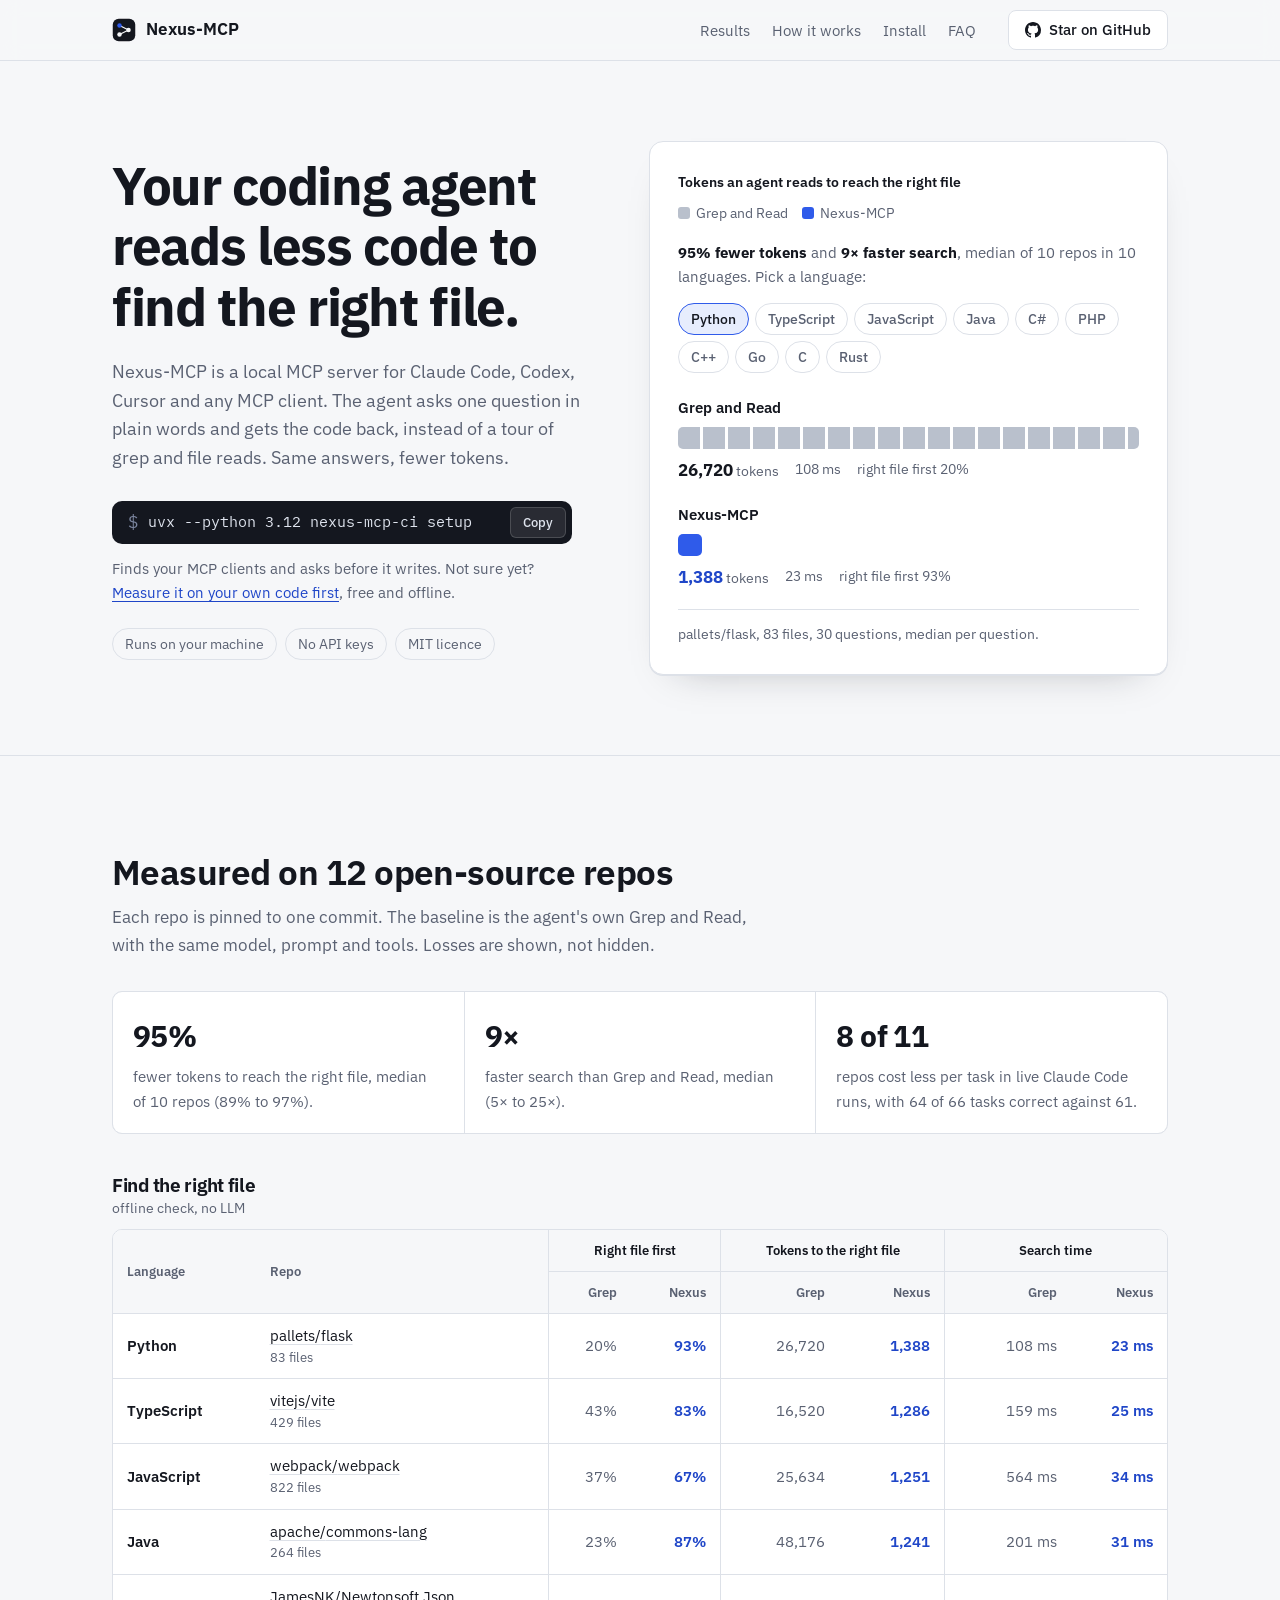
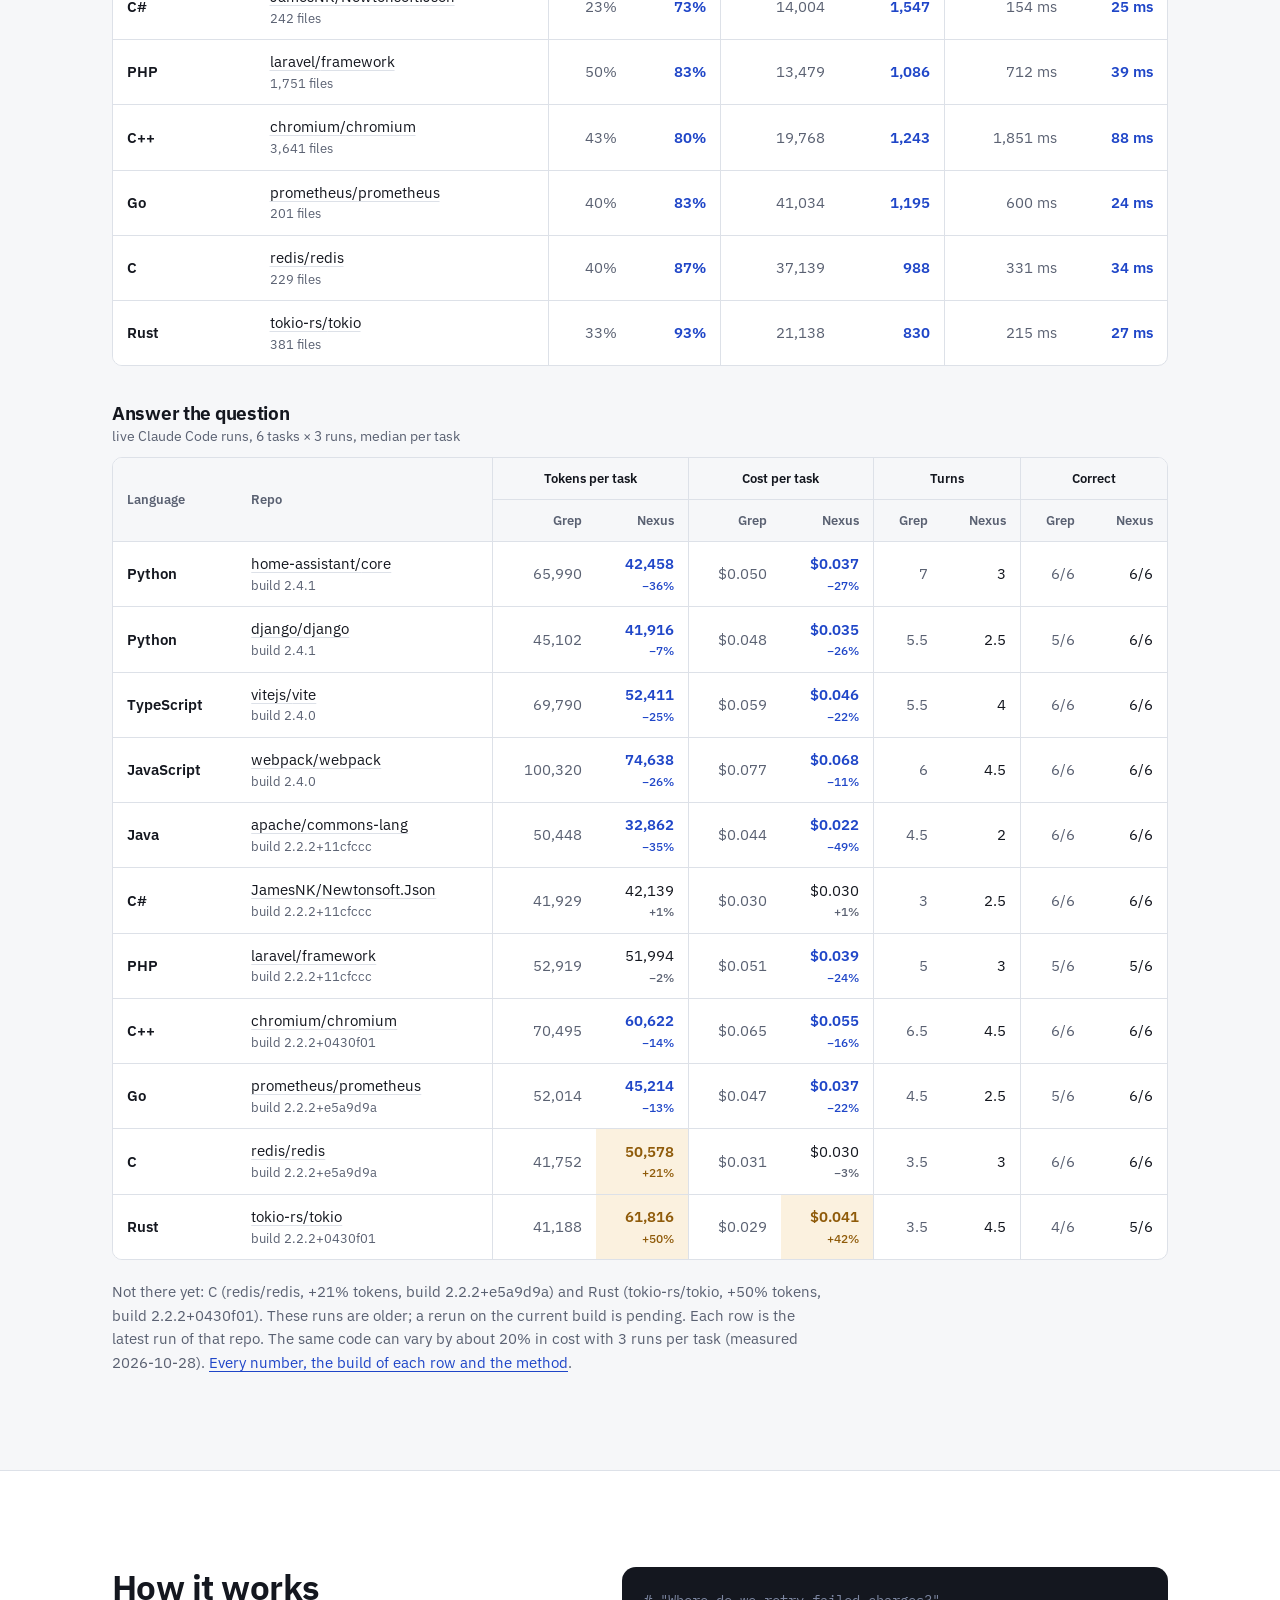
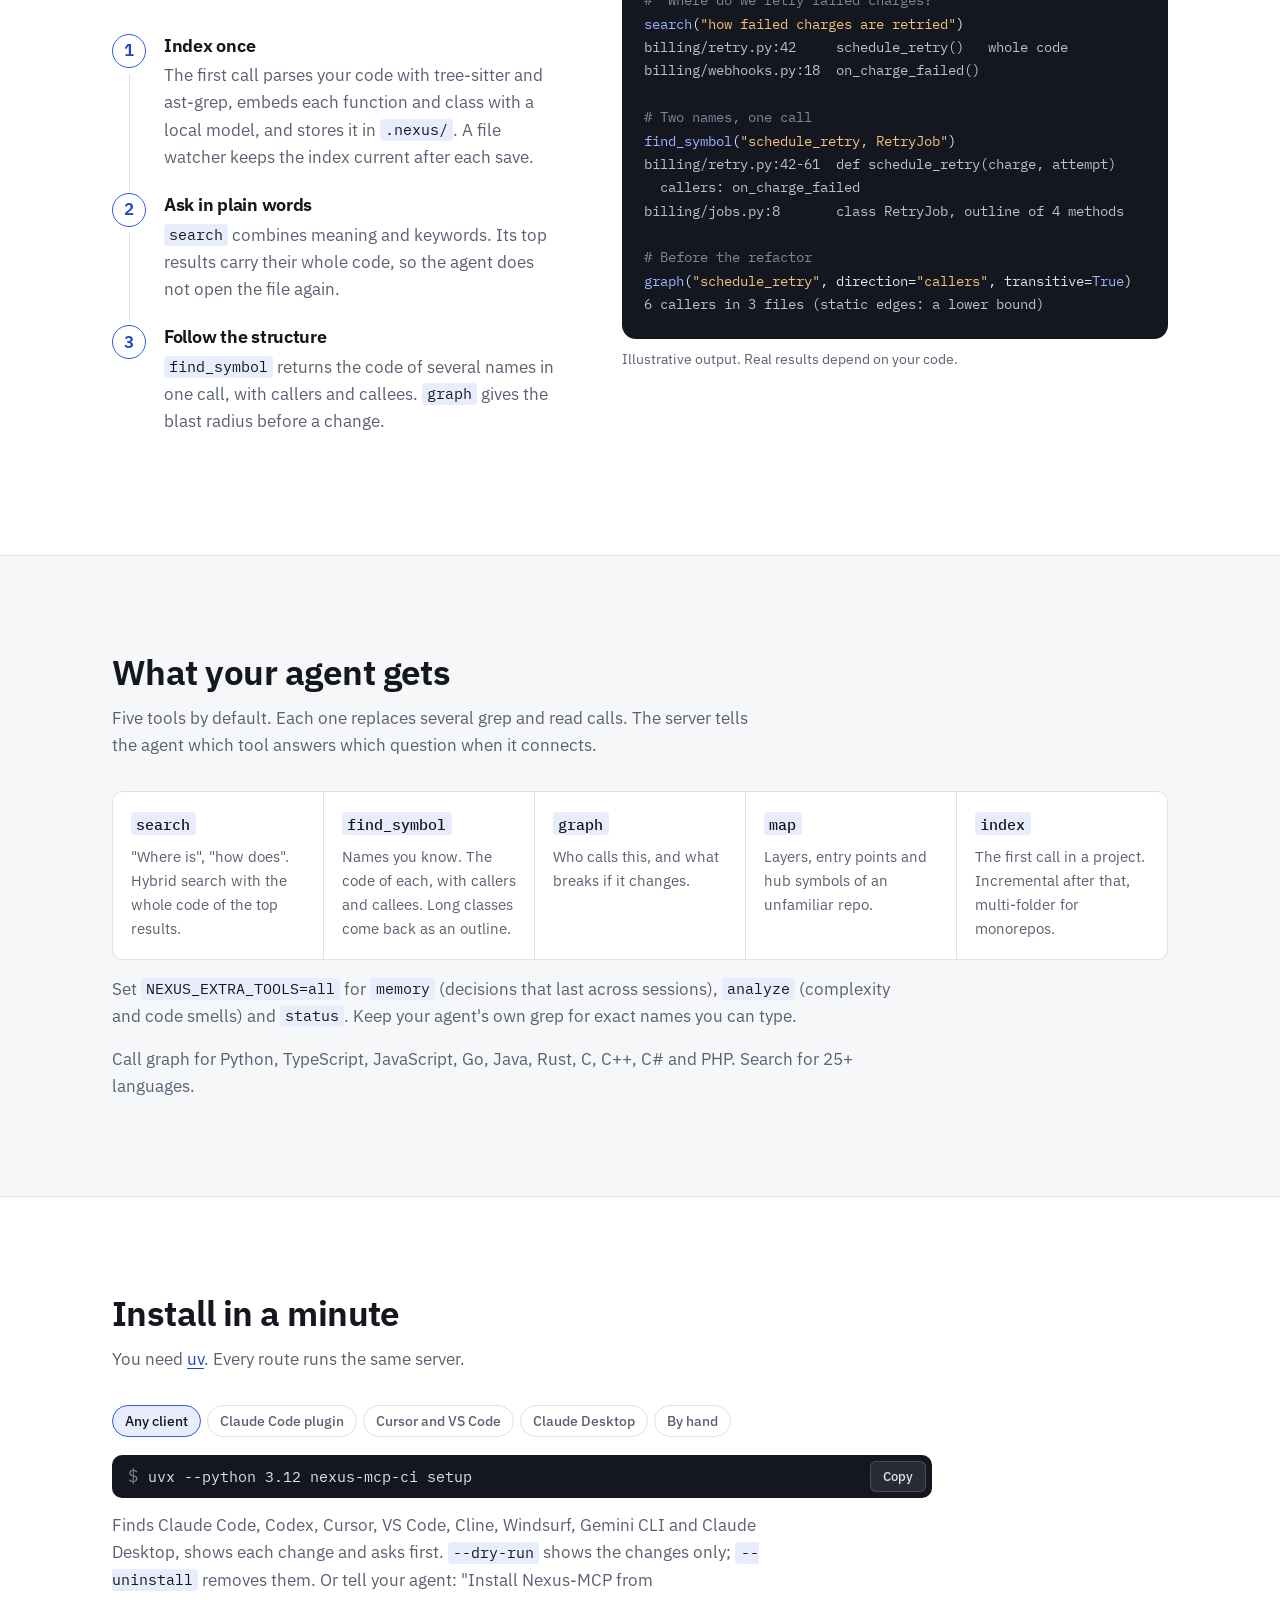
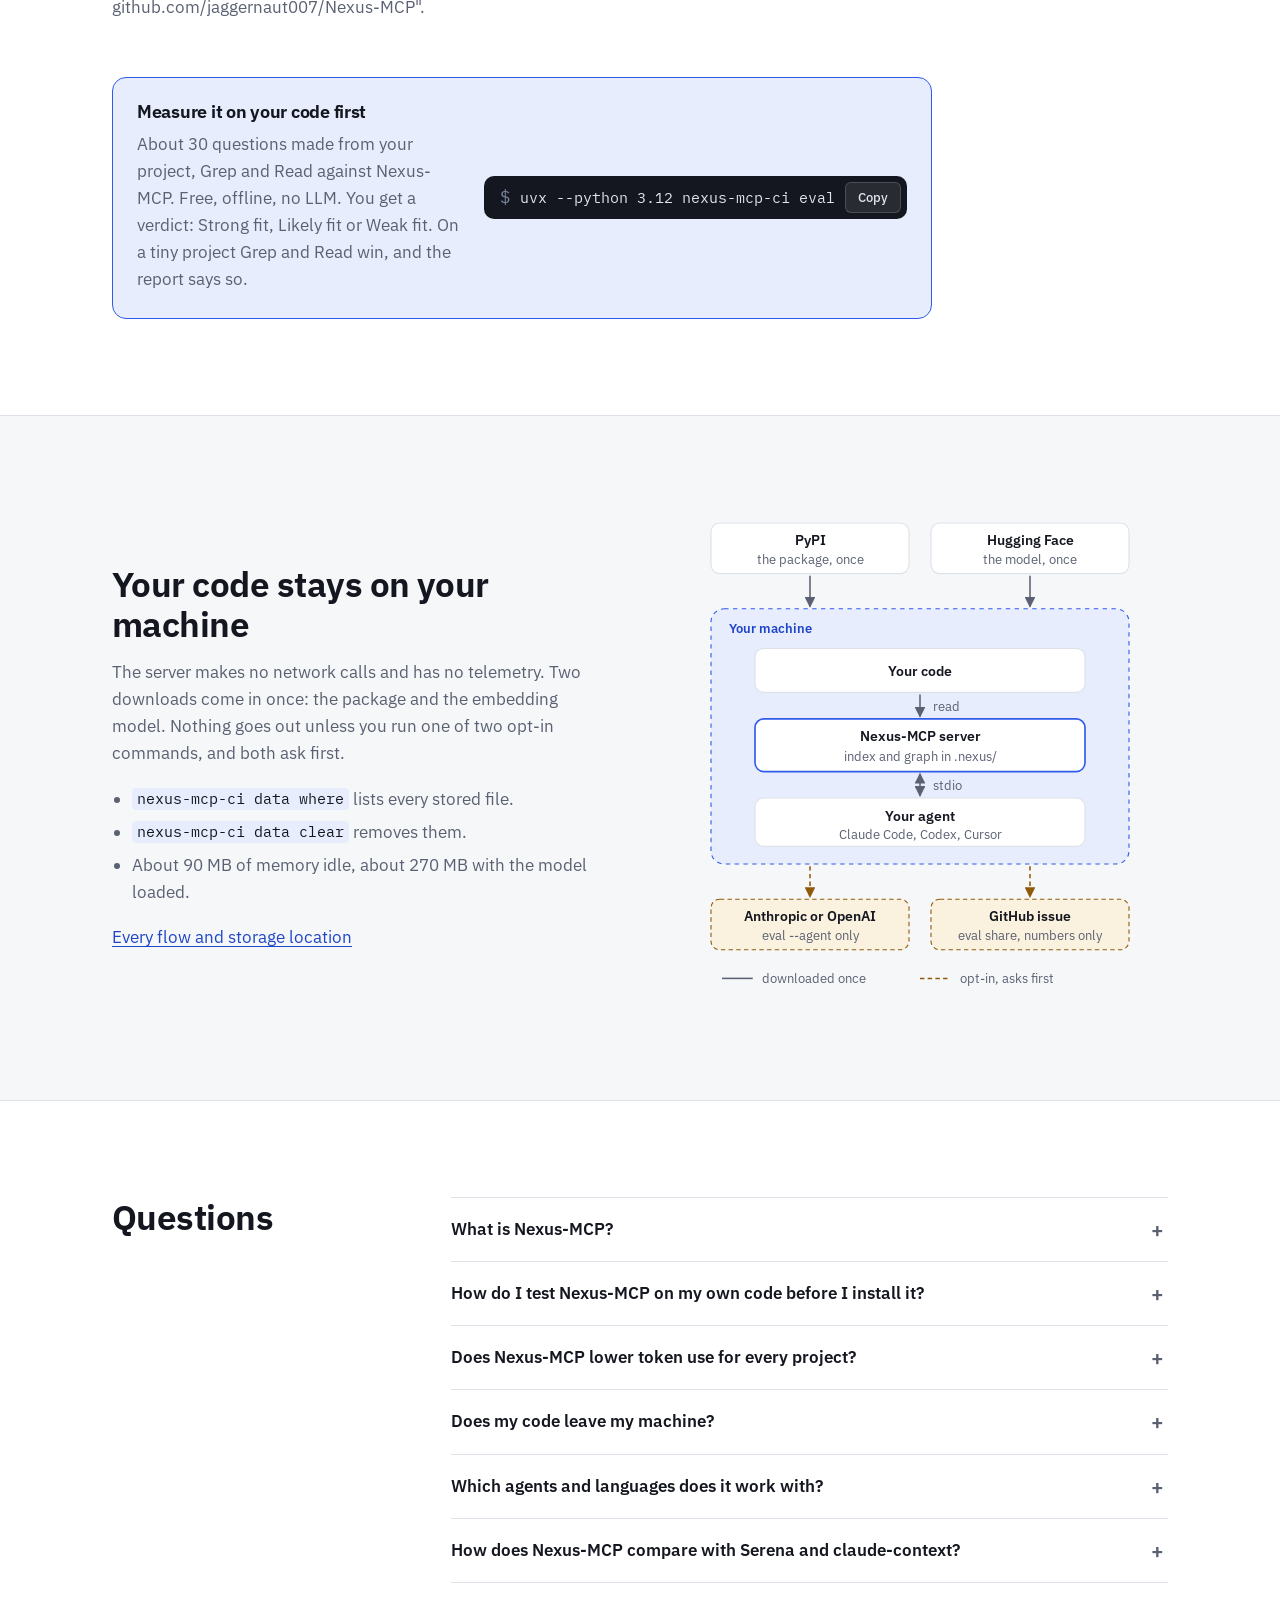
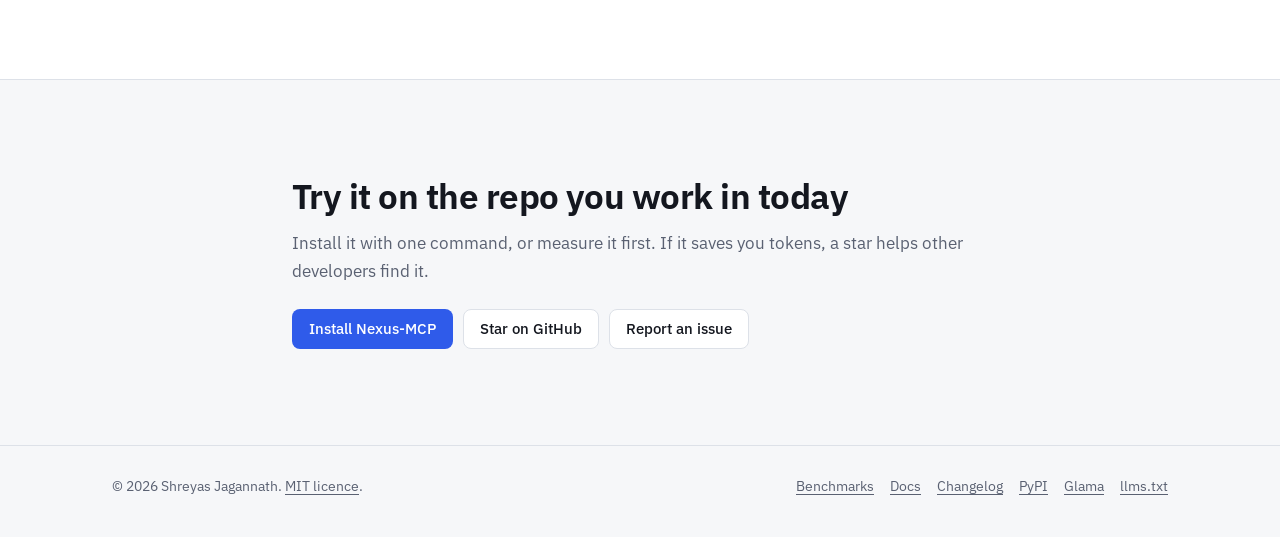
==== commit bb9a656f: "feat!: CPU-only embeddings on ONNX Runtime, PyTorch optional, remove jina-code (3.0.0) The default m" ====
--- a/site/index.html
+++ b/site/index.html
@@ -16,7 +16,7 @@
   <meta property="og:image" content="https://jaggernaut007.github.io/nexus-mcp/og.png">
   <meta property="og:image:width" content="1200">
   <meta property="og:image:height" content="630">
-  <meta property="og:image:alt" content="Nexus-MCP logo and tagline">
+  <meta property="og:image:alt" content="Nexus-MCP: your coding agent reads less code to find the right file. 95% fewer tokens to the right file.">
   <meta name="twitter:card" content="summary_large_image">
   <meta name="twitter:title" content="Nexus-MCP: code search that cuts coding-agent tokens">
   <meta name="twitter:description" content="Your coding agent reads less code to find the right file. Local, no API keys, MIT.">
@@ -61,7 +61,7 @@
       "license": "https://opensource.org/licenses/MIT",
       "isAccessibleForFree": true,
       "author": { "@id": "https://jaggernaut007.github.io/nexus-mcp/#author" },
-      "softwareVersion": "2.4.5",
+      "softwareVersion": "2.4.6",
       "keywords": "MCP server, Model Context Protocol, AI coding agent, Claude Code, code search, token efficiency, code graph, local-first",
       "sameAs": [
         "https://github.com/jaggernaut007/Nexus-MCP",
@@ -163,7 +163,7 @@
           </figcaption>
           <!-- Generated from benchmarks/published/results.json by scripts/publish_results.py. -->
           <!-- hero:start -->
-<p class="trace-claim"><strong>95% fewer tokens</strong> and <strong>9× faster search</strong>, median of 10 repos in 10 languages. Pick a language:</p><div class="trace-tabs" role="tablist" aria-label="Language"><button role="tab" id="trace-tab-python" aria-controls="trace-python" aria-selected="true">Python</button><button role="tab" id="trace-tab-typescript" aria-controls="trace-typescript" aria-selected="false" tabindex="-1">TypeScript</button><button role="tab" id="trace-tab-javascript" aria-controls="trace-javascript" aria-selected="false" tabindex="-1">JavaScript</button><button role="tab" id="trace-tab-java" aria-controls="trace-java" aria-selected="false" tabindex="-1">Java</button><button role="tab" id="trace-tab-c" aria-controls="trace-c" aria-selected="false" tabindex="-1">C#</button><button role="tab" id="trace-tab-php" aria-controls="trace-php" aria-selected="false" tabindex="-1">PHP</button><button role="tab" id="trace-tab-c" aria-controls="trace-c" aria-selected="false" tabindex="-1">C++</button><button role="tab" id="trace-tab-go" aria-controls="trace-go" aria-selected="false" tabindex="-1">Go</button><button role="tab" id="trace-tab-c" aria-controls="trace-c" aria-selected="false" tabindex="-1">C</button><button role="tab" id="trace-tab-rust" aria-controls="trace-rust" aria-selected="false" tabindex="-1">Rust</button></div><div class="trace-panel" role="tabpanel" id="trace-python" aria-labelledby="trace-tab-python"><div class="lane lane-grep"><p class="lane-name">Grep and Read</p><div class="bar" style="--w:100%"></div><p class="lane-stats"><span><strong>26,720</strong> tokens</span><span>108 ms</span><span>right file first 20%</span></p></div><div class="lane lane-nexus"><p class="lane-name">Nexus-MCP</p><div class="bar" style="--w:5.2%"></div><p class="lane-stats"><span><strong>1,388</strong> tokens</span><span>23 ms</span><span>right file first 93%</span></p></div><p class="trace-source">pallets/flask, 83 files, 30 questions, median per question.</p></div><div class="trace-panel" role="tabpanel" id="trace-typescript" aria-labelledby="trace-tab-typescript" hidden><div class="lane lane-grep"><p class="lane-name">Grep and Read</p><div class="bar" style="--w:100%"></div><p class="lane-stats"><span><strong>16,520</strong> tokens</span><span>159 ms</span><span>right file first 43%</span></p></div><div class="lane lane-nexus"><p class="lane-name">Nexus-MCP</p><div class="bar" style="--w:7.8%"></div><p class="lane-stats"><span><strong>1,286</strong> tokens</span><span>25 ms</span><span>right file first 83%</span></p></div><p class="trace-source">vitejs/vite, 429 files, 30 questions, median per question.</p></div><div class="trace-panel" role="tabpanel" id="trace-javascript" aria-labelledby="trace-tab-javascript" hidden><div class="lane lane-grep"><p class="lane-name">Grep and Read</p><div class="bar" style="--w:100%"></div><p class="lane-stats"><span><strong>25,634</strong> tokens</span><span>564 ms</span><span>right file first 37%</span></p></div><div class="lane lane-nexus"><p class="lane-name">Nexus-MCP</p><div class="bar" style="--w:4.9%"></div><p class="lane-stats"><span><strong>1,251</strong> tokens</span><span>34 ms</span><span>right file first 67%</span></p></div><p class="trace-source">webpack/webpack, 822 files, 30 questions, median per question.</p></div><div class="trace-panel" role="tabpanel" id="trace-java" aria-labelledby="trace-tab-java" hidden><div class="lane lane-grep"><p class="lane-name">Grep and Read</p><div class="bar" style="--w:100%"></div><p class="lane-stats"><span><strong>48,176</strong> tokens</span><span>201 ms</span><span>right file first 23%</span></p></div><div class="lane lane-nexus"><p class="lane-name">Nexus-MCP</p><div class="bar" style="--w:2.6%"></div><p class="lane-stats"><span><strong>1,241</strong> tokens</span><span>31 ms</span><span>right file first 87%</span></p></div><p class="trace-source">apache/commons-lang, 264 files, 30 questions, median per question.</p></div><div class="trace-panel" role="tabpanel" id="trace-c" aria-labelledby="trace-tab-c" hidden><div class="lane lane-grep"><p class="lane-name">Grep and Read</p><div class="bar" style="--w:100%"></div><p class="lane-stats"><span><strong>14,004</strong> tokens</span><span>154 ms</span><span>right file first 23%</span></p></div><div class="lane lane-nexus"><p class="lane-name">Nexus-MCP</p><div class="bar" style="--w:11.0%"></div><p class="lane-stats"><span><strong>1,547</strong> tokens</span><span>25 ms</span><span>right file first 73%</span></p></div><p class="trace-source">JamesNK/Newtonsoft.Json, 242 files, 30 questions, median per question.</p></div><div class="trace-panel" role="tabpanel" id="trace-php" aria-labelledby="trace-tab-php" hidden><div class="lane lane-grep"><p class="lane-name">Grep and Read</p><div class="bar" style="--w:100%"></div><p class="lane-stats"><span><strong>13,479</strong> tokens</span><span>712 ms</span><span>right file first 50%</span></p></div><div class="lane lane-nexus"><p class="lane-name">Nexus-MCP</p><div class="bar" style="--w:8.1%"></div><p class="lane-stats"><span><strong>1,086</strong> tokens</span><span>39 ms</span><span>right file first 83%</span></p></div><p class="trace-source">laravel/framework, 1,751 files, 30 questions, median per question.</p></div><div class="trace-panel" role="tabpanel" id="trace-c" aria-labelledby="trace-tab-c" hidden><div class="lane lane-grep"><p class="lane-name">Grep and Read</p><div class="bar" style="--w:100%"></div><p class="lane-stats"><span><strong>19,768</strong> tokens</span><span>1,851 ms</span><span>right file first 43%</span></p></div><div class="lane lane-nexus"><p class="lane-name">Nexus-MCP</p><div class="bar" style="--w:6.3%"></div><p class="lane-stats"><span><strong>1,243</strong> tokens</span><span>88 ms</span><span>right file first 80%</span></p></div><p class="trace-source">chromium/chromium, 3,641 files, 30 questions, median per question.</p></div><div class="trace-panel" role="tabpanel" id="trace-go" aria-labelledby="trace-tab-go" hidden><div class="lane lane-grep"><p class="lane-name">Grep and Read</p><div class="bar" style="--w:100%"></div><p class="lane-stats"><span><strong>41,034</strong> tokens</span><span>600 ms</span><span>right file first 40%</span></p></div><div class="lane lane-nexus"><p class="lane-name">Nexus-MCP</p><div class="bar" style="--w:2.9%"></div><p class="lane-stats"><span><strong>1,195</strong> tokens</span><span>24 ms</span><span>right file first 83%</span></p></div><p class="trace-source">prometheus/prometheus, 201 files, 30 questions, median per question.</p></div><div class="trace-panel" role="tabpanel" id="trace-c" aria-labelledby="trace-tab-c" hidden><div class="lane lane-grep"><p class="lane-name">Grep and Read</p><div class="bar" style="--w:100%"></div><p class="lane-stats"><span><strong>37,139</strong> tokens</span><span>331 ms</span><span>right file first 40%</span></p></div><div class="lane lane-nexus"><p class="lane-name">Nexus-MCP</p><div class="bar" style="--w:2.7%"></div><p class="lane-stats"><span><strong>988</strong> tokens</span><span>34 ms</span><span>right file first 87%</span></p></div><p class="trace-source">redis/redis, 229 files, 30 questions, median per question.</p></div><div class="trace-panel" role="tabpanel" id="trace-rust" aria-labelledby="trace-tab-rust" hidden><div class="lane lane-grep"><p class="lane-name">Grep and Read</p><div class="bar" style="--w:100%"></div><p class="lane-stats"><span><strong>21,138</strong> tokens</span><span>215 ms</span><span>right file first 33%</span></p></div><div class="lane lane-nexus"><p class="lane-name">Nexus-MCP</p><div class="bar" style="--w:3.9%"></div><p class="lane-stats"><span><strong>830</strong> tokens</span><span>27 ms</span><span>right file first 93%</span></p></div><p class="trace-source">tokio-rs/tokio, 381 files, 30 questions, median per question.</p></div>
+<p class="trace-claim"><strong>95% fewer tokens</strong> and <strong>9× faster search</strong>, median of 10 repos in 10 languages. Pick a language:</p><div class="trace-tabs" role="tablist" aria-label="Language"><button role="tab" id="trace-tab-flask" aria-controls="trace-flask" aria-selected="true">Python</button><button role="tab" id="trace-tab-vite" aria-controls="trace-vite" aria-selected="false" tabindex="-1">TypeScript</button><button role="tab" id="trace-tab-webpack" aria-controls="trace-webpack" aria-selected="false" tabindex="-1">JavaScript</button><button role="tab" id="trace-tab-commons-lang" aria-controls="trace-commons-lang" aria-selected="false" tabindex="-1">Java</button><button role="tab" id="trace-tab-newtonsoft-json" aria-controls="trace-newtonsoft-json" aria-selected="false" tabindex="-1">C#</button><button role="tab" id="trace-tab-laravel" aria-controls="trace-laravel" aria-selected="false" tabindex="-1">PHP</button><button role="tab" id="trace-tab-chromium-base" aria-controls="trace-chromium-base" aria-selected="false" tabindex="-1">C++</button><button role="tab" id="trace-tab-prometheus" aria-controls="trace-prometheus" aria-selected="false" tabindex="-1">Go</button><button role="tab" id="trace-tab-redis" aria-controls="trace-redis" aria-selected="false" tabindex="-1">C</button><button role="tab" id="trace-tab-tokio" aria-controls="trace-tokio" aria-selected="false" tabindex="-1">Rust</button></div><div class="trace-panel" role="tabpanel" id="trace-flask" aria-labelledby="trace-tab-flask"><div class="lane lane-grep"><p class="lane-name">Grep and Read</p><div class="bar" style="--w:100%"></div><p class="lane-stats"><span><strong>26,720</strong> tokens</span><span>108 ms</span><span>right file first 20%</span></p></div><div class="lane lane-nexus"><p class="lane-name">Nexus-MCP</p><div class="bar" style="--w:5.2%"></div><p class="lane-stats"><span><strong>1,388</strong> tokens</span><span>23 ms</span><span>right file first 93%</span></p></div><p class="trace-source">pallets/flask, 83 files, 30 questions, median per question.</p></div><div class="trace-panel" role="tabpanel" id="trace-vite" aria-labelledby="trace-tab-vite" hidden><div class="lane lane-grep"><p class="lane-name">Grep and Read</p><div class="bar" style="--w:100%"></div><p class="lane-stats"><span><strong>16,520</strong> tokens</span><span>159 ms</span><span>right file first 43%</span></p></div><div class="lane lane-nexus"><p class="lane-name">Nexus-MCP</p><div class="bar" style="--w:7.8%"></div><p class="lane-stats"><span><strong>1,286</strong> tokens</span><span>25 ms</span><span>right file first 83%</span></p></div><p class="trace-source">vitejs/vite, 429 files, 30 questions, median per question.</p></div><div class="trace-panel" role="tabpanel" id="trace-webpack" aria-labelledby="trace-tab-webpack" hidden><div class="lane lane-grep"><p class="lane-name">Grep and Read</p><div class="bar" style="--w:100%"></div><p class="lane-stats"><span><strong>25,634</strong> tokens</span><span>564 ms</span><span>right file first 37%</span></p></div><div class="lane lane-nexus"><p class="lane-name">Nexus-MCP</p><div class="bar" style="--w:4.9%"></div><p class="lane-stats"><span><strong>1,251</strong> tokens</span><span>34 ms</span><span>right file first 67%</span></p></div><p class="trace-source">webpack/webpack, 822 files, 30 questions, median per question.</p></div><div class="trace-panel" role="tabpanel" id="trace-commons-lang" aria-labelledby="trace-tab-commons-lang" hidden><div class="lane lane-grep"><p class="lane-name">Grep and Read</p><div class="bar" style="--w:100%"></div><p class="lane-stats"><span><strong>48,176</strong> tokens</span><span>201 ms</span><span>right file first 23%</span></p></div><div class="lane lane-nexus"><p class="lane-name">Nexus-MCP</p><div class="bar" style="--w:2.6%"></div><p class="lane-stats"><span><strong>1,241</strong> tokens</span><span>31 ms</span><span>right file first 87%</span></p></div><p class="trace-source">apache/commons-lang, 264 files, 30 questions, median per question.</p></div><div class="trace-panel" role="tabpanel" id="trace-newtonsoft-json" aria-labelledby="trace-tab-newtonsoft-json" hidden><div class="lane lane-grep"><p class="lane-name">Grep and Read</p><div class="bar" style="--w:100%"></div><p class="lane-stats"><span><strong>14,004</strong> tokens</span><span>154 ms</span><span>right file first 23%</span></p></div><div class="lane lane-nexus"><p class="lane-name">Nexus-MCP</p><div class="bar" style="--w:11.0%"></div><p class="lane-stats"><span><strong>1,547</strong> tokens</span><span>25 ms</span><span>right file first 73%</span></p></div><p class="trace-source">JamesNK/Newtonsoft.Json, 242 files, 30 questions, median per question.</p></div><div class="trace-panel" role="tabpanel" id="trace-laravel" aria-labelledby="trace-tab-laravel" hidden><div class="lane lane-grep"><p class="lane-name">Grep and Read</p><div class="bar" style="--w:100%"></div><p class="lane-stats"><span><strong>13,479</strong> tokens</span><span>712 ms</span><span>right file first 50%</span></p></div><div class="lane lane-nexus"><p class="lane-name">Nexus-MCP</p><div class="bar" style="--w:8.1%"></div><p class="lane-stats"><span><strong>1,086</strong> tokens</span><span>39 ms</span><span>right file first 83%</span></p></div><p class="trace-source">laravel/framework, 1,751 files, 30 questions, median per question.</p></div><div class="trace-panel" role="tabpanel" id="trace-chromium-base" aria-labelledby="trace-tab-chromium-base" hidden><div class="lane lane-grep"><p class="lane-name">Grep and Read</p><div class="bar" style="--w:100%"></div><p class="lane-stats"><span><strong>19,768</strong> tokens</span><span>1,851 ms</span><span>right file first 43%</span></p></div><div class="lane lane-nexus"><p class="lane-name">Nexus-MCP</p><div class="bar" style="--w:6.3%"></div><p class="lane-stats"><span><strong>1,243</strong> tokens</span><span>88 ms</span><span>right file first 80%</span></p></div><p class="trace-source">chromium/chromium, 3,641 files, 30 questions, median per question.</p></div><div class="trace-panel" role="tabpanel" id="trace-prometheus" aria-labelledby="trace-tab-prometheus" hidden><div class="lane lane-grep"><p class="lane-name">Grep and Read</p><div class="bar" style="--w:100%"></div><p class="lane-stats"><span><strong>41,034</strong> tokens</span><span>600 ms</span><span>right file first 40%</span></p></div><div class="lane lane-nexus"><p class="lane-name">Nexus-MCP</p><div class="bar" style="--w:2.9%"></div><p class="lane-stats"><span><strong>1,195</strong> tokens</span><span>24 ms</span><span>right file first 83%</span></p></div><p class="trace-source">prometheus/prometheus, 201 files, 30 questions, median per question.</p></div><div class="trace-panel" role="tabpanel" id="trace-redis" aria-labelledby="trace-tab-redis" hidden><div class="lane lane-grep"><p class="lane-name">Grep and Read</p><div class="bar" style="--w:100%"></div><p class="lane-stats"><span><strong>37,139</strong> tokens</span><span>331 ms</span><span>right file first 40%</span></p></div><div class="lane lane-nexus"><p class="lane-name">Nexus-MCP</p><div class="bar" style="--w:2.7%"></div><p class="lane-stats"><span><strong>988</strong> tokens</span><span>34 ms</span><span>right file first 87%</span></p></div><p class="trace-source">redis/redis, 229 files, 30 questions, median per question.</p></div><div class="trace-panel" role="tabpanel" id="trace-tokio" aria-labelledby="trace-tab-tokio" hidden><div class="lane lane-grep"><p class="lane-name">Grep and Read</p><div class="bar" style="--w:100%"></div><p class="lane-stats"><span><strong>21,138</strong> tokens</span><span>215 ms</span><span>right file first 33%</span></p></div><div class="lane lane-nexus"><p class="lane-name">Nexus-MCP</p><div class="bar" style="--w:3.9%"></div><p class="lane-stats"><span><strong>830</strong> tokens</span><span>27 ms</span><span>right file first 93%</span></p></div><p class="trace-source">tokio-rs/tokio, 381 files, 30 questions, median per question.</p></div>
           <!-- hero:end -->
         </figure>
       </div>
@@ -309,7 +309,7 @@
           <ul class="plain-list">
             <li><code>nexus-mcp-ci data where</code> lists every stored file.</li>
             <li><code>nexus-mcp-ci data clear</code> removes them.</li>
-            <li>About 90 MB of memory idle, about 460 MB with the model loaded.</li>
+            <li>About 90 MB of memory idle, about 270 MB with the model loaded.</li>
           </ul>
           <p><a href="https://github.com/jaggernaut007/Nexus-MCP/blob/main/docs/PRIVACY.md" rel="noopener">Every flow and storage location</a></p>
         </div>
